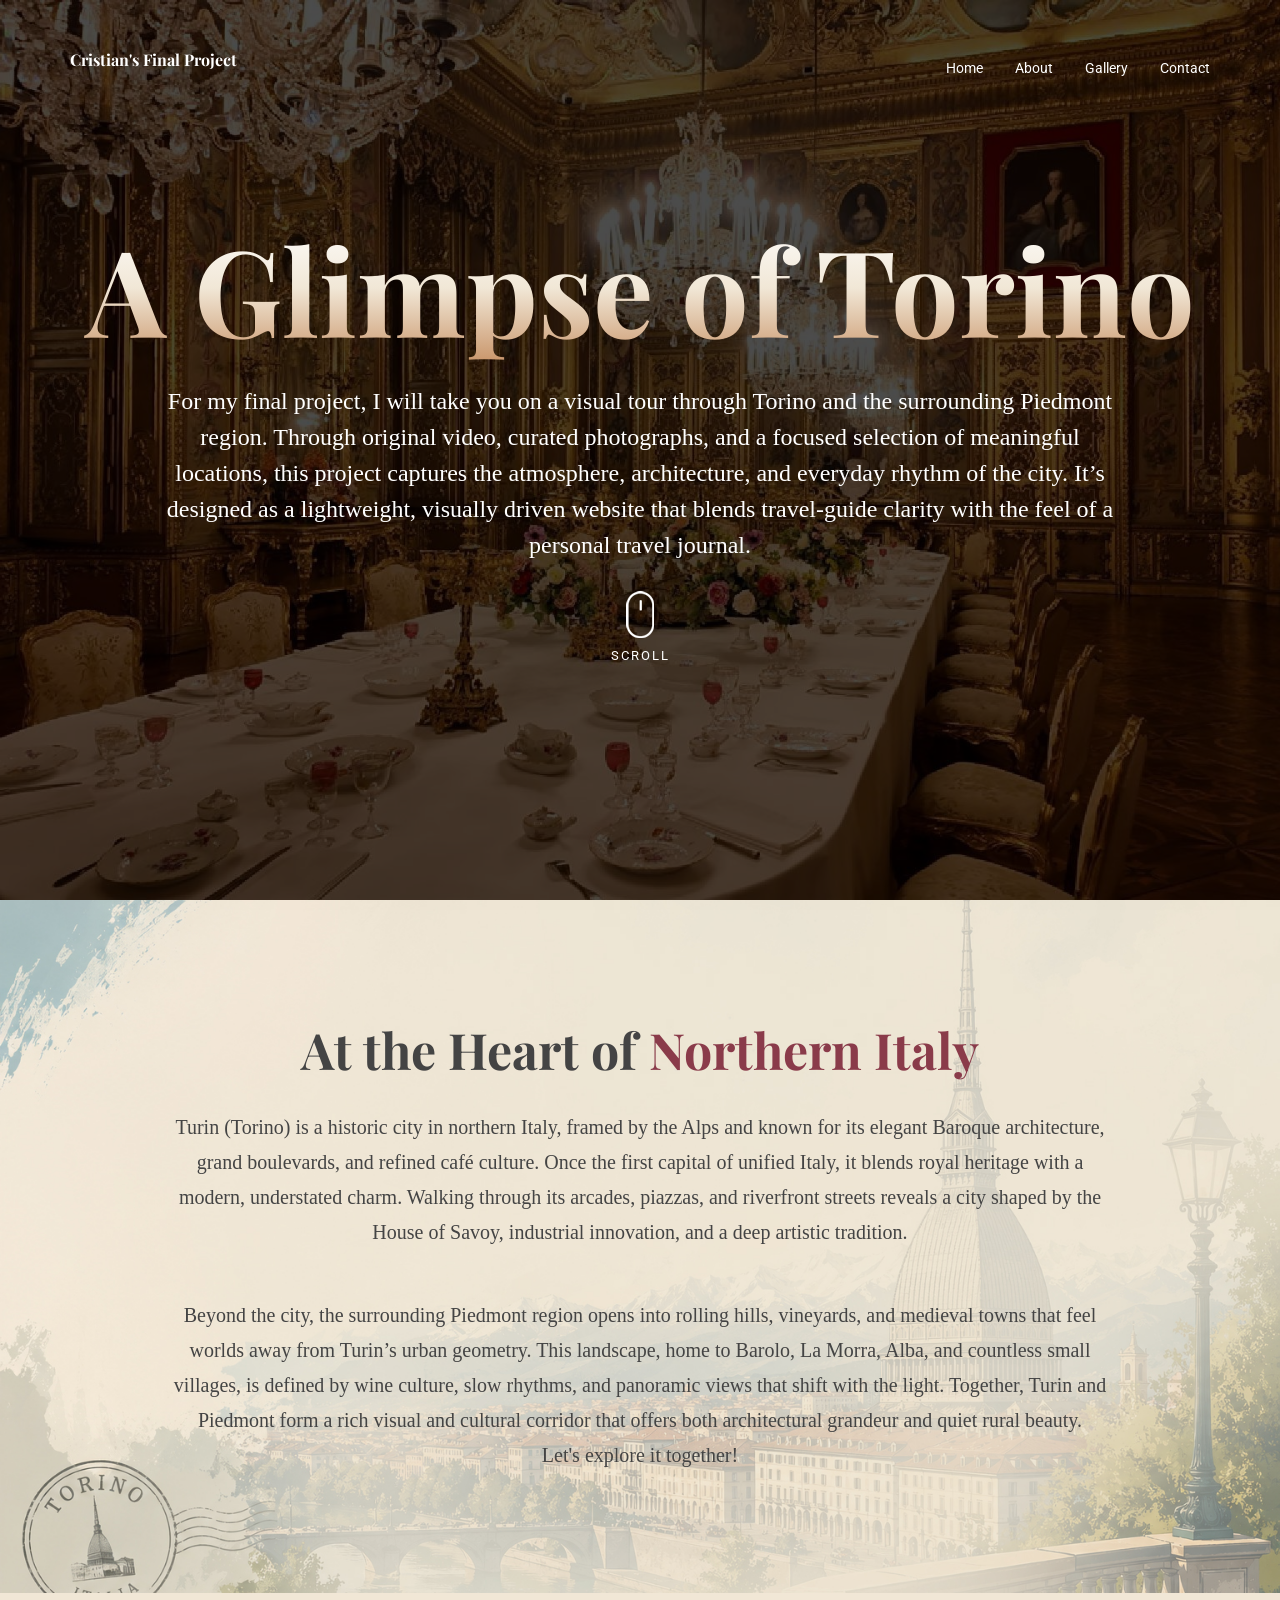
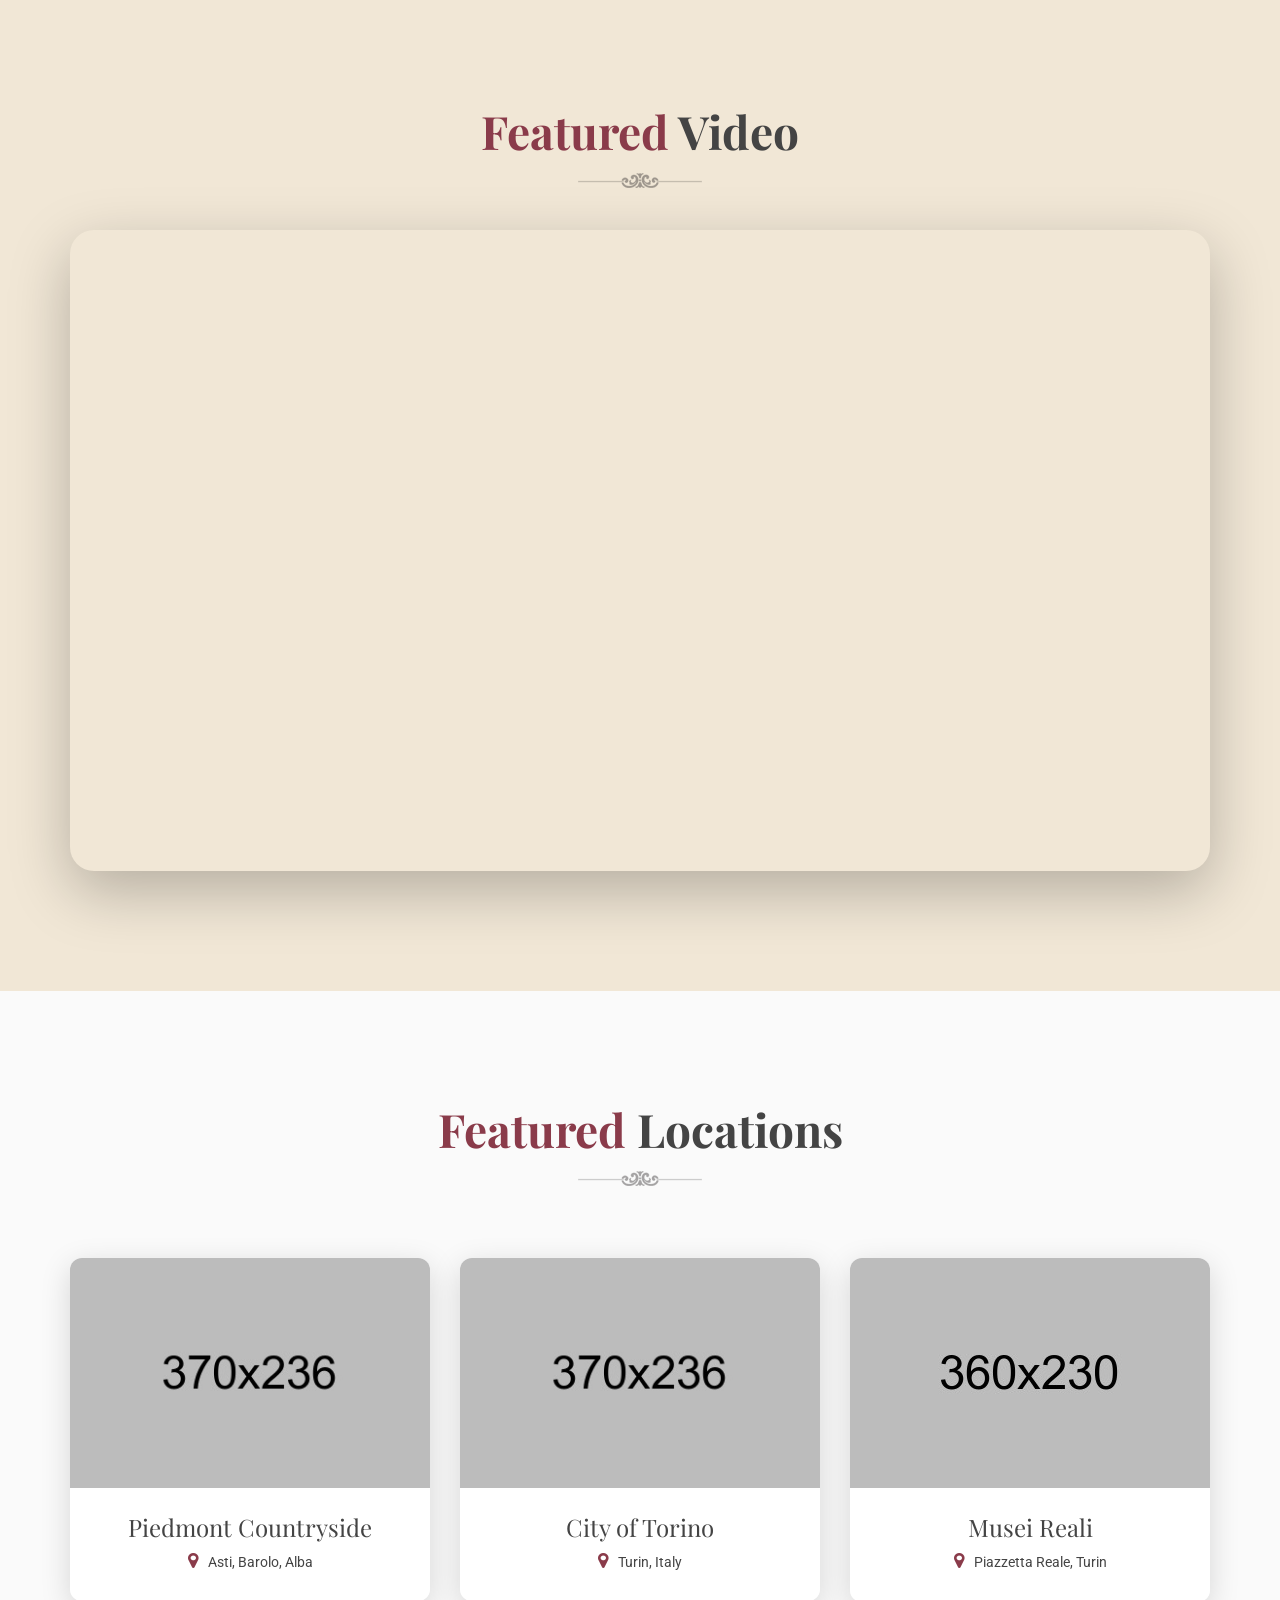
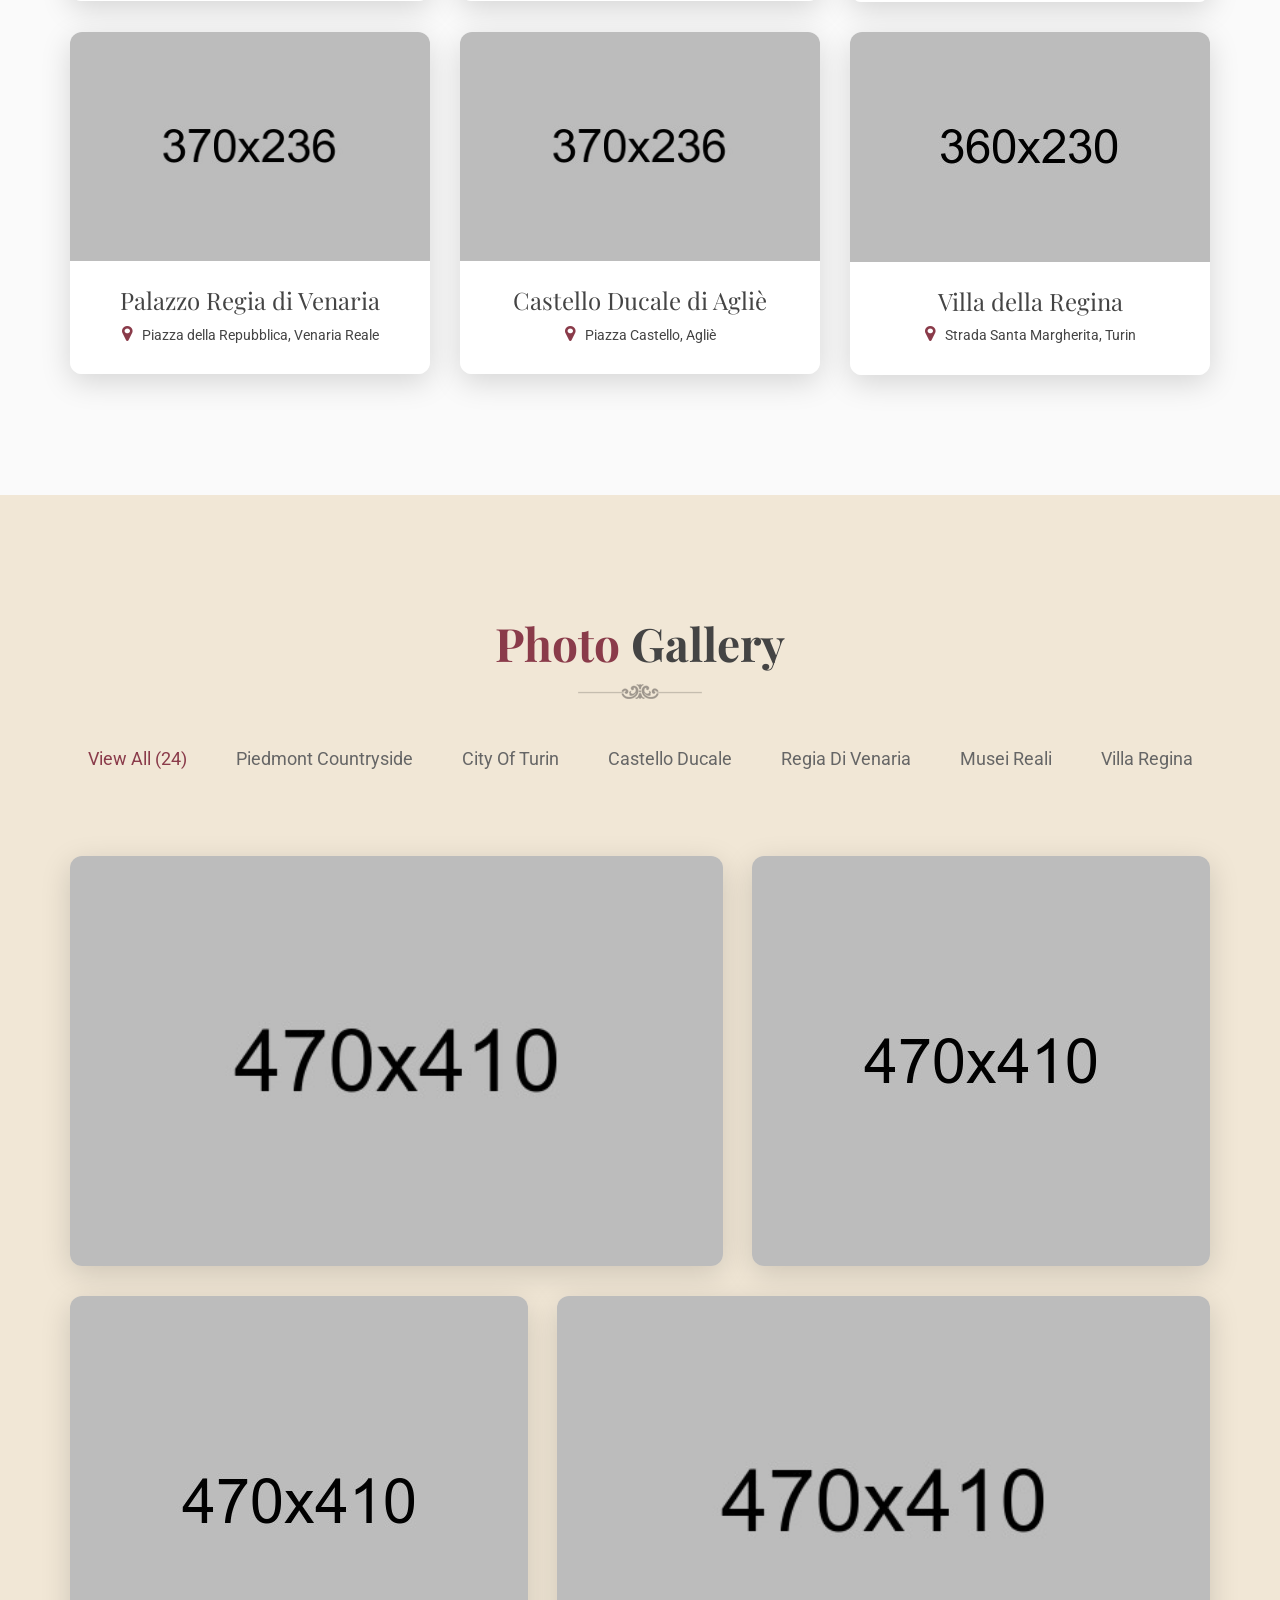
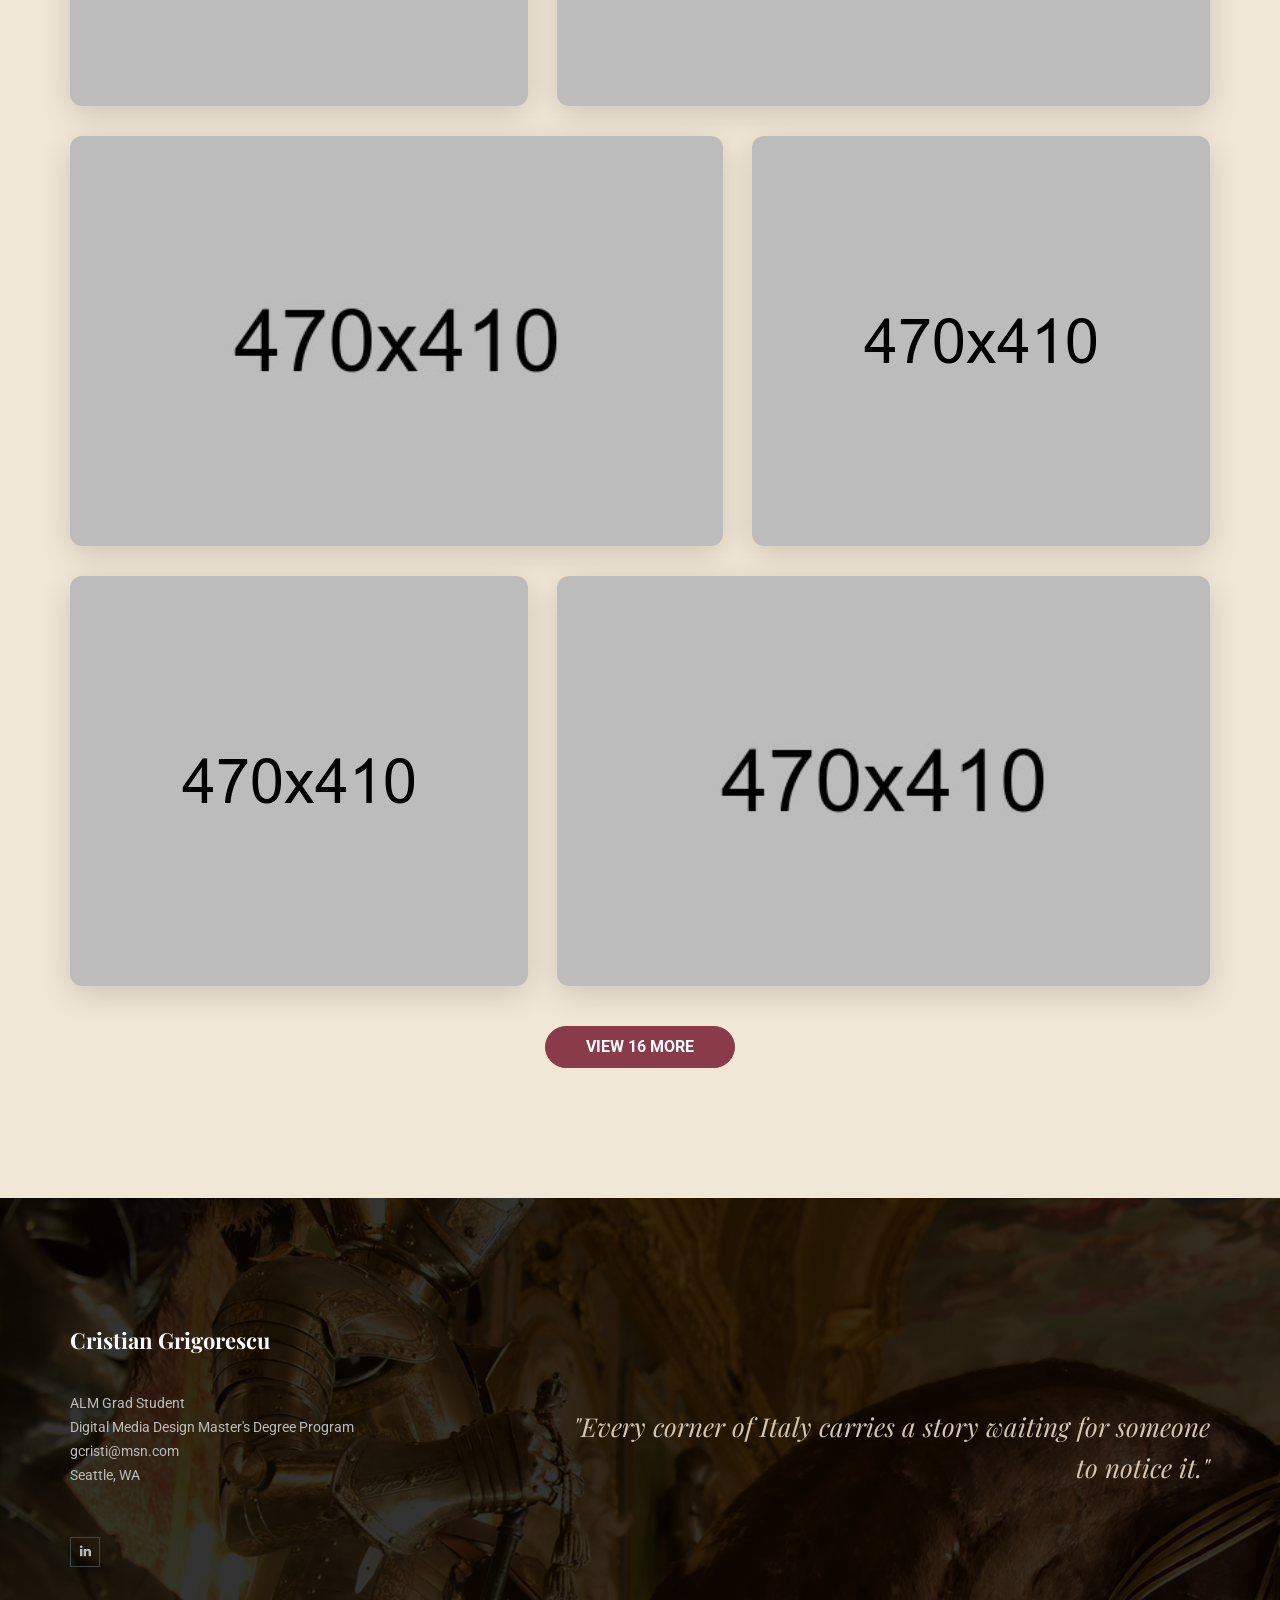
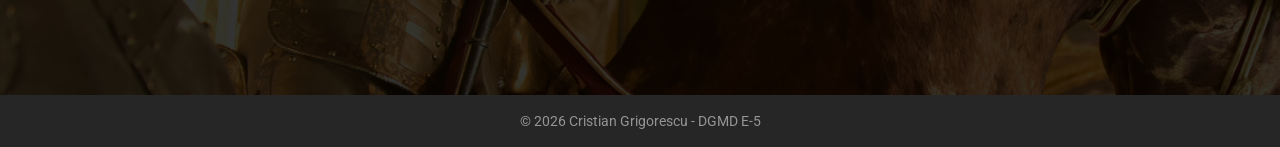
==== index.html @ daee4668 "Initial commit: A Glimpse of Torino — DGMD E-5 final project Co-Authored-By: Claude Sonnet 4.6 <nore" ====
<!doctype html>
<html class="no-js" lang="zxx">

<head>
    <meta charset="utf-8">
    <meta http-equiv="x-ua-compatible" content="ie=edge">
    <title>Cristian Grigorescu Final Project</title>
    <meta name="description" content="">
    <meta name="viewport" content="width=device-width, initial-scale=1">

    <!-- Place favicon.ico in the root directory -->
    <link rel="icon" type="image/svg+xml" href="images/favicon.svg">
    <link rel="apple-touch-icon" href="apple-touch-icon.png">


    <!-- All css files are included here. -->
    <!-- Bootstrap fremwork main css -->
    <link rel="stylesheet" href="css/bootstrap.min.css">
    <link rel="stylesheet" href="css/owl.carousel.min.css">
    <link rel="stylesheet" href="css/owl.theme.default.min.css">
    <link rel="stylesheet" href="css/plugins/jquery.mb.YTPlayer.min.css">
    <!-- This core.css file contents all plugings css file. -->
    <link rel="stylesheet" href="css/core.css">
    <!-- Theme shortcodes/elements style -->
    <link rel="stylesheet" href="css/shortcode/shortcodes.css">
    <!-- Theme main style -->
    <link rel="stylesheet" href="style.css">
    <!-- Responsive css -->
    <link rel="stylesheet" href="css/responsive.css">
    <!-- User style -->
    <link rel="stylesheet" href="css/custom.css">


    <!-- Google Fonts -->
    <link rel="stylesheet" href="https://fonts.googleapis.com/css2?family=Merriweather:ital,wght@0,300;0,400;1,300;1,400&display=swap">

    <!-- Modernizr JS -->
    <script src="js/vendor/modernizr-3.11.2.min.js"></script>
</head>

<body>
    <!--[if lt IE 8]>
        <p class="browserupgrade">You are using an <strong>outdated</strong> browser. Please <a href="http://browsehappy.com/">upgrade your browser</a> to improve your experience.</p>
    <![endif]-->

    <!-- Body main wrapper start -->
    <div class="wrapper">
        <!-- Start Header Style -->
        <header id="header" class="htc-header">
            <!-- Start Mainmenu Area -->
            <div id="sticky-header-with-topbar" class="mainmenu__area d-none d-md-block sticky__header">
                <div class="container">
                    <div class="row">
                        <div class="col-lg-2 col-md-3">
                            <div class="logo">
                                <a href="index.html" style="font-family: 'Playfair Display', serif; font-size: 16px; font-weight: 700; color: #ffffff; text-decoration: none; line-height: 1.2; white-space: nowrap;">Cristian's Final Project</a>
                            </div>
                        </div>
                        <!-- Start MAinmenu Ares -->
                        <div class="col-lg-10 col-md-9">
                            <nav class="mainmenu__nav">
                                <ul class="main__menu">
                                    <li><a href="index.html">Home</a></li>
                                    <li><a href="#about">About</a></li>
                                    <li><a href="#gallery">Gallery</a></li>
                                    <li><a href="#contact">Contact</a></li>
                                </ul>
                            </nav>
                        </div>
                        <!-- End MAinmenu Ares -->
                    </div>
                </div>
            </div>
            <!-- End Mainmenu Area -->
            <!-- Mobile-menu-area start -->
            <div class="mobile-menu-area d-block d-md-none">
                <div class="fluid-container mobile-menu-container">
                    <div class="mobile-logo"><a href="index.html" style="font-family: 'Playfair Display', serif; font-size: 18px; font-weight: 700; color: #ffffff; text-decoration: none;">Cristian's Final Project</a></div>
                    <div class="mobile-menu clearfix">
                        <nav id="mobile_dropdown">
                            <ul>
                                <li><a href="index.html">Home</a></li>
                                <li><a href="#about">About</a></li>
                                <li><a href="#gallery">Gallery</a></li>
                                <li><a href="#contact">Contact</a></li>
                            </ul>
                        </nav>
                    </div>
                </div>
            </div>
            <!-- Mobile-menu-area End -->
        </header>
        <!-- End Header Style -->

        <!-- Start Slider Area -->
        <div class="slider__container">
			<!-- Start Single Slide -->
			<div class="slide slider3__full--screen" data--black__overlay="7">
				<video autoplay muted loop playsinline poster="images/video/Background_Video-Cover.jpg" style="position:absolute; top:0; left:0; width:100%; height:100%; object-fit:cover; z-index:-2;">
					<source src="images/video/Background_Video.mp4" type="video/mp4">
				</video>
				<div class="container">
					<div class="slider__content__3">
						<h1 style="background: linear-gradient(to bottom, #ffffff, #f1e7d6, #c9956a); -webkit-background-clip: text; -webkit-text-fill-color: transparent; background-clip: text;">A Glimpse of Torino</h1>
						<p style="font-family: ‘Merriweather’, serif; font-size: 24px;">For my final project, I will take you on a visual tour through Torino and the surrounding Piedmont region. Through original video, curated photographs, and a focused selection of meaningful locations, this project captures the atmosphere, architecture, and everyday rhythm of the city. It’s designed as a lightweight, visually driven website that blends travel‑guide clarity with the feel of a personal travel journal.</p>
						<span class="scrolldown mt-5" style="display:inline-flex; flex-direction:column; align-items:center; gap:6px;">
								<img src="images/icons/mouse.png" alt="Scroll down">
								<span style="color:#ffffff; font-size:13px; letter-spacing:2px; text-transform:uppercase;">Scroll</span>
							</span>
					</div>
				</div>
			</div>
			<!-- End Single Slide -->
        </div>
        <!-- Start Slider Area -->

        <!-- Start About Area -->
        <section id="about" class="htc__mshistory__area pt--120 pb--120" style="background: url(images/gallery/torino_bg.jpg) no-repeat center center / cover;">
            <div class="container">
                <div class="row">
					<div class="col-lg-10 col-12 mx-auto">
						<div class="about-content-3 text-center">
							<h2 class="title">At the Heart of<span> Northern Italy </span></h2>
                          
							<p style="font-family: ‘Merriweather’, serif; font-size: 20px;">Turin (Torino) is a historic city in northern Italy, framed by the Alps and known for its elegant Baroque architecture, grand boulevards, and refined café culture. Once the first capital of unified Italy, it blends royal heritage with a modern, understated charm. Walking through its arcades, piazzas, and riverfront streets reveals a city shaped by the House of Savoy, industrial innovation, and a deep artistic tradition.</p>
                            <br><br>
                            <p style="font-family: ‘Merriweather’, serif; font-size: 20px;">Beyond the city, the surrounding Piedmont region opens into rolling hills, vineyards, and medieval towns that feel worlds away from Turin’s urban geometry. This landscape, home to Barolo, La Morra, Alba, and countless small villages, is defined by wine culture, slow rhythms, and panoramic views that shift with the light. Together, Turin and Piedmont form a rich visual and cultural corridor that offers both architectural grandeur and quiet rural beauty. <br>Let's explore it together!</p>
						</div>
					</div>
                </div>
            </div>
        </section>
        <!-- End About Area -->

        <!-- Start Featured Video Area -->
        <section class="ptb--120" style="background-color: #f1e7d6;">
            <div class="container">
                <div class="section__title text-center">
                    <h2 class="title__line"><span class="text--theme">Featured</span> Video</h2>
                </div>
                <div class="row mt--40">
                    <div class="col-12">
                        <div style="position:relative; padding-bottom:56.25%; height:0; overflow:hidden; border-radius:24px; box-shadow: 0 20px 60px rgba(0,0,0,0.25);">
                            <iframe src="https://www.youtube.com/embed/30nZwj2RG7A" style="position:absolute; top:0; left:0; width:100%; height:100%;" frameborder="0" allow="accelerometer; autoplay; clipboard-write; encrypted-media; gyroscope; picture-in-picture" allowfullscreen></iframe>
                        </div>
                    </div>
                </div>
            </div>
        </section>
        <!-- End Featured Video Area -->

        <!-- Start Gallery Area -->
        <section class="htc__venue ptb--120 bg__gray">
            <div class="container">
				<div class="section__title text-center">
					<h2 class="title__line"><span class="text--theme">Featured</span> Locations</h2>
				</div>
                <div class="row mt--40 mt-sm--30">

                    <!-- Start Single Venue -->
                    <div class="col-lg-4 col-md-6 col-12 mt--30">
                        <div class="venue-2">
                            <a href="#" class="thumbnail">
                                <img src="images/venue/3.jpg" alt="Piedmont Countryside">
                            </a>
                            <div class="content text-center">
                                <h2 class="title"><a href="#">Piedmont Countryside</a></h2>
								<span class="place"><i class="fa fa-map-marker"></i>Asti, Barolo, Alba</span>
                            </div>
                        </div>
                    </div>
                    <!-- End Single Venue -->

                    <!-- Start Single Venue -->
                    <div class="col-lg-4 col-md-6 col-12 mt--30">
                        <div class="venue-2">
                            <a href="#" class="thumbnail">
                                <img src="images/venue/4.jpg" alt="City of Torino">
                            </a>
                            <div class="content text-center">
                                <h2 class="title"><a href="#">City of Torino</a></h2>
								<span class="place"><i class="fa fa-map-marker"></i>Turin, Italy</span>
                            </div>
                        </div>
                    </div>
                    <!-- End Single Venue -->

                    <!-- Start Single Venue -->
                    <div class="col-lg-4 col-md-6 col-12 mt--30">
                        <div class="venue-2">
                            <a href="#" class="thumbnail">
                                <img src="images/venue/5.jpg" alt="Musei Reali">
                            </a>
                            <div class="content text-center">
                                <h2 class="title"><a href="#">Musei Reali</a></h2>
								<span class="place"><i class="fa fa-map-marker"></i>Piazzetta Reale, Turin</span>
                            </div>
                        </div>
                    </div>
                    <!-- End Single Venue -->

                    <!-- Start Single Venue -->
                    <div class="col-lg-4 col-md-6 col-12 mt--30">
                        <div class="venue-2">
                            <a href="#" class="thumbnail">
                                <img src="images/venue/3.jpg" alt="Palazzo Regia di Venaria">
                            </a>
                            <div class="content text-center">
                                <h2 class="title"><a href="#">Palazzo Regia di Venaria</a></h2>
								<span class="place"><i class="fa fa-map-marker"></i>Piazza della Repubblica, Venaria Reale</span>
                            </div>
                        </div>
                    </div>
                    <!-- End Single Venue -->

                    <!-- Start Single Venue -->
                    <div class="col-lg-4 col-md-6 col-12 mt--30">
                        <div class="venue-2">
                            <a href="#" class="thumbnail">
                                <img src="images/venue/4.jpg" alt="Castello Ducale di Agliè">
                            </a>
                            <div class="content text-center">
                                <h2 class="title"><a href="#">Castello Ducale di Agliè</a></h2>
								<span class="place"><i class="fa fa-map-marker"></i>Piazza Castello, Agliè</span>
                            </div>
                        </div>
                    </div>
                    <!-- End Single Venue -->

                    <!-- Start Single Venue -->
                    <div class="col-lg-4 col-md-6 col-12 mt--30">
                        <div class="venue-2">
                            <a href="#" class="thumbnail">
                                <img src="images/venue/5.jpg" alt="Villa della Regina">
                            </a>
                            <div class="content text-center">
                                <h2 class="title"><a href="#">Villa della Regina</a></h2>
								<span class="place"><i class="fa fa-map-marker"></i>Strada Santa Margherita, Turin</span>
                            </div>
                        </div>
                    </div>
                    <!-- End Single Venue -->

                </div>
            </div>
        </section>
        <!-- End Gallery Area -->

        <!-- Start Photos Area -->
        <section id="gallery" class="htc__portfolio__container portfolio--3 ptb--130" style="background-color: #f1e7d6;">
            <div class="portfolio__area">
                <div class="container">
                    <div class="section__title text-center">
                        <h2 class="title__line"><span class="text--theme">Photo</span> Gallery</h2>
                    </div>
                    <div class="portfolio__menu text-center mt--30">
                        <button data-filter="*" class="is-checked">View All</button>
                        <button data-filter=".cat--1">Piedmont Countryside</button>
                        <button data-filter=".cat--3">City of Turin</button>
                        <button data-filter=".cat--2">Castello Ducale</button>
                        <button data-filter=".cat--4">Regia di Venaria</button>
                        <button data-filter=".cat--6">Musei Reali</button>
                        <button data-filter=".cat--7">Villa Regina</button>
                    </div>
                    <div class="row portfolio__wrap portfolio__activation--1 mt--40">
                        <div class="">
                            <div class="col-md-7 col-12 pro__item cat--1" data-seq="1">
                                <div class="portfolio">
                                    <img src="images/gallery/Piedmont Countryside/Piedmont_Countryside_1.jpg" alt="Piedmont Countryside">
                                    <div class="portfolio__hover">
                                        <div class="portfolio__action">
                                            <h2><a href="images/gallery/Piedmont Countryside/Piedmont_Countryside_1.jpg" data-lightbox="tfportimg" data-title="Piedmont Countryside">Piedmont Countryside</a></h2>
                                        </div>
                                    </div>
                                </div>
                            </div>
                            <div class="col-md-5 col-12 pro__item cat--3" data-seq="2">
                                <div class="portfolio">
                                    <img src="images/gallery/City of Turin/City_of_Turin_1.jpg" alt="City of Turin">
                                    <div class="portfolio__hover">
                                        <div class="portfolio__action">
                                            <h2><a href="images/gallery/City of Turin/City_of_Turin_1.jpg" data-lightbox="tfportimg" data-title="City of Turin">City of Turin</a></h2>
                                        </div>
                                    </div>
                                </div>
                            </div>
                            <div class="col-md-5 col-12 pro__item cat--2" data-seq="3">
                                <div class="portfolio">
                                    <img src="images/gallery/Castello Ducale/Castello_Ducale_1.jpg" alt="Castello Ducale">
                                    <div class="portfolio__hover">
                                        <div class="portfolio__action">
                                            <h2><a href="images/gallery/Castello Ducale/Castello_Ducale_1.jpg" data-lightbox="tfportimg" data-title="Castello Ducale">Castello Ducale</a></h2>
                                        </div>
                                    </div>
                                </div>
                            </div>
                            <div class="col-md-7 col-12 pro__item cat--4" data-seq="4">
                                <div class="portfolio">
                                    <img src="images/gallery/Regia di Venaria/Regia_di_Venaria_1.jpg" alt="Regia di Venaria">
                                    <div class="portfolio__hover">
                                        <div class="portfolio__action">
                                            <h2><a href="images/gallery/Regia di Venaria/Regia_di_Venaria_1.jpg" data-lightbox="tfportimg" data-title="Regia di Venaria">Regia di Venaria</a></h2>
                                        </div>
                                    </div>
                                </div>
                            </div>
                            <div class="col-md-7 col-12 pro__item cat--6" data-seq="5">
                                <div class="portfolio">
                                    <img src="images/gallery/Musei Reali/Musei_Reali_1.jpg" alt="Musei Reali">
                                    <div class="portfolio__hover">
                                        <div class="portfolio__action">
                                            <h2><a href="images/gallery/Musei Reali/Musei_Reali_1.jpg" data-lightbox="tfportimg" data-title="Musei Reali">Musei Reali</a></h2>
                                        </div>
                                    </div>
                                </div>
                            </div>
                            <div class="col-md-5 col-12 pro__item cat--7" data-seq="6">
                                <div class="portfolio">
                                    <img src="images/gallery/Villa Della Regina/Villa_Della_Regina_1.jpg" alt="Villa Della Regina">
                                    <div class="portfolio__hover">
                                        <div class="portfolio__action">
                                            <h2><a href="images/gallery/Villa Della Regina/Villa_Della_Regina_1.jpg" data-lightbox="tfportimg" data-title="Villa Della Regina">Villa Della Regina</a></h2>
                                        </div>
                                    </div>
                                </div>
                            </div>
                            <div class="col-md-5 col-12 pro__item cat--1" data-seq="7">
                                <div class="portfolio">
                                    <img src="images/gallery/Piedmont Countryside/Piedmont_Countryside_2.jpg" alt="Piedmont Countryside">
                                    <div class="portfolio__hover">
                                        <div class="portfolio__action">
                                            <h2><a href="images/gallery/Piedmont Countryside/Piedmont_Countryside_2.jpg" data-lightbox="tfportimg" data-title="Piedmont Countryside">Piedmont Countryside</a></h2>
                                        </div>
                                    </div>
                                </div>
                            </div>
                            <div class="col-md-7 col-12 pro__item cat--3" data-seq="8">
                                <div class="portfolio">
                                    <img src="images/gallery/City of Turin/City_of_Turin_2.jpg" alt="City of Turin">
                                    <div class="portfolio__hover">
                                        <div class="portfolio__action">
                                            <h2><a href="images/gallery/City of Turin/City_of_Turin_2.jpg" data-lightbox="tfportimg" data-title="City of Turin">City of Turin</a></h2>
                                        </div>
                                    </div>
                                </div>
                            </div>
                            <div class="col-md-7 col-12 pro__item cat--2" data-seq="9">
                                <div class="portfolio">
                                    <img src="images/gallery/Castello Ducale/Castello_Ducale_2.jpg" alt="Castello Ducale">
                                    <div class="portfolio__hover">
                                        <div class="portfolio__action">
                                            <h2><a href="images/gallery/Castello Ducale/Castello_Ducale_2.jpg" data-lightbox="tfportimg" data-title="Castello Ducale">Castello Ducale</a></h2>
                                        </div>
                                    </div>
                                </div>
                            </div>
                            <div class="col-md-5 col-12 pro__item cat--4" data-seq="10">
                                <div class="portfolio">
                                    <img src="images/gallery/Regia di Venaria/Regia_di_Venaria_2.jpg" alt="Regia di Venaria">
                                    <div class="portfolio__hover">
                                        <div class="portfolio__action">
                                            <h2><a href="images/gallery/Regia di Venaria/Regia_di_Venaria_2.jpg" data-lightbox="tfportimg" data-title="Regia di Venaria">Regia di Venaria</a></h2>
                                        </div>
                                    </div>
                                </div>
                            </div>
                            <div class="col-md-7 col-12 pro__item cat--7" data-seq="11">
                                <div class="portfolio">
                                    <img src="images/gallery/Villa Della Regina/Villa_Della_Regina_2.jpg" alt="Villa Della Regina">
                                    <div class="portfolio__hover">
                                        <div class="portfolio__action">
                                            <h2><a href="images/gallery/Villa Della Regina/Villa_Della_Regina_2.jpg" data-lightbox="tfportimg" data-title="Villa Della Regina">Villa Della Regina</a></h2>
                                        </div>
                                    </div>
                                </div>
                            </div>
                            <div class="col-md-5 col-12 pro__item cat--6" data-seq="12">
                                <div class="portfolio">
                                    <img src="images/gallery/Musei Reali/Musei_Reali_2.jpg" alt="Musei Reali">
                                    <div class="portfolio__hover">
                                        <div class="portfolio__action">
                                            <h2><a href="images/gallery/Musei Reali/Musei_Reali_2.jpg" data-lightbox="tfportimg" data-title="Musei Reali">Musei Reali</a></h2>
                                        </div>
                                    </div>
                                </div>
                            </div>
                            <div class="col-md-7 col-12 pro__item cat--1" data-seq="13">
                                <div class="portfolio">
                                    <img src="images/gallery/Piedmont Countryside/Piedmont_Countryside_3.jpg" alt="Piedmont Countryside">
                                    <div class="portfolio__hover">
                                        <div class="portfolio__action">
                                            <h2><a href="images/gallery/Piedmont Countryside/Piedmont_Countryside_3.jpg" data-lightbox="tfportimg" data-title="Piedmont Countryside">Piedmont Countryside</a></h2>
                                        </div>
                                    </div>
                                </div>
                            </div>
                            <div class="col-md-5 col-12 pro__item cat--2" data-seq="14">
                                <div class="portfolio">
                                    <img src="images/gallery/Castello Ducale/Castello_Ducale_3.jpg" alt="Castello Ducale">
                                    <div class="portfolio__hover">
                                        <div class="portfolio__action">
                                            <h2><a href="images/gallery/Castello Ducale/Castello_Ducale_3.jpg" data-lightbox="tfportimg" data-title="Castello Ducale">Castello Ducale</a></h2>
                                        </div>
                                    </div>
                                </div>
                            </div>
                            <div class="col-md-5 col-12 pro__item cat--3" data-seq="15">
                                <div class="portfolio">
                                    <img src="images/gallery/City of Turin/City_of_Turin_3.jpg" alt="City of Turin">
                                    <div class="portfolio__hover">
                                        <div class="portfolio__action">
                                            <h2><a href="images/gallery/City of Turin/City_of_Turin_3.jpg" data-lightbox="tfportimg" data-title="City of Turin">City of Turin</a></h2>
                                        </div>
                                    </div>
                                </div>
                            </div>
                            <div class="col-md-7 col-12 pro__item cat--4" data-seq="16">
                                <div class="portfolio">
                                    <img src="images/gallery/Regia di Venaria/Regia_di_Venaria_3.jpg" alt="Regia di Venaria">
                                    <div class="portfolio__hover">
                                        <div class="portfolio__action">
                                            <h2><a href="images/gallery/Regia di Venaria/Regia_di_Venaria_3.jpg" data-lightbox="tfportimg" data-title="Regia di Venaria">Regia di Venaria</a></h2>
                                        </div>
                                    </div>
                                </div>
                            </div>
                            <div class="col-md-5 col-12 pro__item cat--6" data-seq="17">
                                <div class="portfolio">
                                    <img src="images/gallery/Musei Reali/Musei_Reali_3.jpg" alt="Musei Reali">
                                    <div class="portfolio__hover">
                                        <div class="portfolio__action">
                                            <h2><a href="images/gallery/Musei Reali/Musei_Reali_3.jpg" data-lightbox="tfportimg" data-title="Musei Reali">Musei Reali</a></h2>
                                        </div>
                                    </div>
                                </div>
                            </div>
                            <div class="col-md-5 col-12 pro__item cat--7" data-seq="18">
                                <div class="portfolio">
                                    <img src="images/gallery/Villa Della Regina/Villa_Della_Regina_3.jpg" alt="Villa Della Regina">
                                    <div class="portfolio__hover">
                                        <div class="portfolio__action">
                                            <h2><a href="images/gallery/Villa Della Regina/Villa_Della_Regina_3.jpg" data-lightbox="tfportimg" data-title="Villa Della Regina">Villa Della Regina</a></h2>
                                        </div>
                                    </div>
                                </div>
                            </div>
                            <div class="col-md-5 col-12 pro__item cat--1" data-seq="19">
                                <div class="portfolio">
                                    <img src="images/gallery/Piedmont Countryside/Piedmont_Countryside_4.jpg" alt="Piedmont Countryside">
                                    <div class="portfolio__hover">
                                        <div class="portfolio__action">
                                            <h2><a href="images/gallery/Piedmont Countryside/Piedmont_Countryside_4.jpg" data-lightbox="tfportimg" data-title="Piedmont Countryside">Piedmont Countryside</a></h2>
                                        </div>
                                    </div>
                                </div>
                            </div>
                            <div class="col-md-7 col-12 pro__item cat--3" data-seq="20">
                                <div class="portfolio">
                                    <img src="images/gallery/City of Turin/City_of_Turin_4.jpg" alt="City of Turin">
                                    <div class="portfolio__hover">
                                        <div class="portfolio__action">
                                            <h2><a href="images/gallery/City of Turin/City_of_Turin_4.jpg" data-lightbox="tfportimg" data-title="City of Turin">City of Turin</a></h2>
                                        </div>
                                    </div>
                                </div>
                            </div>
                            <div class="col-md-7 col-12 pro__item cat--2" data-seq="21">
                                <div class="portfolio">
                                    <img src="images/gallery/Castello Ducale/Castello_Ducale_4.jpg" alt="Castello Ducale">
                                    <div class="portfolio__hover">
                                        <div class="portfolio__action">
                                            <h2><a href="images/gallery/Castello Ducale/Castello_Ducale_4.jpg" data-lightbox="tfportimg" data-title="Castello Ducale">Castello Ducale</a></h2>
                                        </div>
                                    </div>
                                </div>
                            </div>
                            <div class="col-md-5 col-12 pro__item cat--4" data-seq="22">
                                <div class="portfolio">
                                    <img src="images/gallery/Regia di Venaria/Regia_di_Venaria_4.jpg" alt="Regia di Venaria">
                                    <div class="portfolio__hover">
                                        <div class="portfolio__action">
                                            <h2><a href="images/gallery/Regia di Venaria/Regia_di_Venaria_4.jpg" data-lightbox="tfportimg" data-title="Regia di Venaria">Regia di Venaria</a></h2>
                                        </div>
                                    </div>
                                </div>
                            </div>
                            <div class="col-md-7 col-12 pro__item cat--7" data-seq="23">
                                <div class="portfolio">
                                    <img src="images/gallery/Villa Della Regina/Villa_Della_Regina_4.jpg" alt="Villa Della Regina">
                                    <div class="portfolio__hover">
                                        <div class="portfolio__action">
                                            <h2><a href="images/gallery/Villa Della Regina/Villa_Della_Regina_4.jpg" data-lightbox="tfportimg" data-title="Villa Della Regina">Villa Della Regina</a></h2>
                                        </div>
                                    </div>
                                </div>
                            </div>
                            <div class="col-md-7 col-12 pro__item cat--6" data-seq="24">
                                <div class="portfolio">
                                    <img src="images/gallery/Musei Reali/Musei_Reali_4.jpg" alt="Musei Reali">
                                    <div class="portfolio__hover">
                                        <div class="portfolio__action">
                                            <h2><a href="images/gallery/Musei Reali/Musei_Reali_4.jpg" data-lightbox="tfportimg" data-title="Musei Reali">Musei Reali</a></h2>
                                        </div>
                                    </div>
                                </div>
                            </div>
                        </div>
                    </div>
                    <div id="gallery-view-more" class="text-center mt--40" style="display:none;">
                        <a href="#" class="htc__btn btn__theme">View More</a>
                    </div>
                </div>
            </div>
        </section>
        <!-- End Photos Area -->

        


        <!-- Start Footer Area -->
        <footer id="contact" class="htc__footer__area">
            <!-- Start Footer Top Area -->
            <div class="footer__top" data--black__overlay="8"
                style="background: rgba(0, 0, 0, 0) url(images/bg/3.jpg) no-repeat scroll 0 0 / cover ;">
                <div class="container">
                    <div class="row footer__wrap">
                        <!-- Left column: bio -->
                        <div class="col-lg-5 col-md-6 col-12">
                            <div class="footer">
                                <div class="ft__logo">
                                    <a href="index.html" style="font-family: 'Playfair Display', serif; font-size: 22px; font-weight: 700; color: #ffffff; text-decoration: none;">Cristian Grigorescu</a>
                                </div>
                                <div class="ft__deatails">
                                    <p>ALM Grad Student<br>Digital Media Design Master's Degree Program<br>gcristi@msn.com<br>Seattle, WA</p>
                                </div>
                                <ul class="social__icon">
                                    <li><a href="https://www.linkedin.com/in/cristiangrigorescu/" target="_blank"><i class="fa fa-linkedin"></i></a></li>
                                </ul>
                            </div>
                        </div>
                        <!-- Right column: quote -->
                        <div class="col-lg-7 col-md-6 col-12 d-flex align-items-center justify-content-end">
                            <p style="font-family: 'Playfair Display', serif; font-style: italic; font-size: 26px; color: #d4c5b0; line-height: 1.6; text-align: right; margin: 0;">"Every corner of Italy carries a story waiting for someone to notice it."</p>
                        </div>
                    </div>
                </div>
            </div>
            <!-- End Footer Top Area -->
            <!-- Start Footer Bottom -->
            <div class="footer__bottom bg__cat--1">
                <div class="container">
                    <div class="row">
                        <div class="col-12">
                            <div class="copyright">
                                <div class="copyright__inner">
                                    <p>© 2026  Cristian Grigorescu - DGMD E-5</a></p>
                                </div>
                            </div>
                        </div>
                    </div>
                </div>
            </div>
            <!-- End Footer Bottom -->
        </footer>
        <!-- End Footer Area -->

    </div>
    <!-- Body main wrapper end -->

    <!-- Placed js at the end of the document so the pages load faster -->

    <!-- jquery latest version -->
    <script src="js/vendor/jquery-3.6.0.min.js"></script>
    <script src="js/vendor/jquery-migrate-3.3.2.min.js"></script>
    <script src="js/vendor/jquery.waypoints.js"></script>
    <!-- Bootstrap framework js -->
    <script src="js/bootstrap.bundle.min.js"></script>
    <!-- All js plugins included in this file. -->
    <script src="js/plugins.js"></script>
    <script src="js/slick.min.js"></script>
    <script src="js/owl.carousel.min.js"></script>
    <!-- Waypoints.min.js. -->
    <script src="js/waypoints.min.js"></script>
    <!-- Main js file that contents all jQuery plugins activation. -->
    <script src="js/main.js"></script>

    <script>
    lightbox.option({
        maxWidth: 1920,
        maxHeight: 1080,
        fitImagesInViewport: true
    });
    </script>

    <script>
    (function() {
        var sections = [
            { id: 'about',   link: document.querySelector('.main__menu a[href="#about"]') },
            { id: 'gallery', link: document.querySelector('.main__menu a[href="#gallery"]') },
            { id: 'contact', link: document.querySelector('.main__menu a[href="#contact"]') }
        ].map(function(s) {
            s.el = document.getElementById(s.id);
            return s;
        });

        function onScroll() {
            var mid = window.innerHeight / 2;
            sections.forEach(function(s) {
                if (!s.el || !s.link) return;
                var rect = s.el.getBoundingClientRect();
                s.link.classList.toggle('active', rect.top <= mid && rect.bottom >= mid);
            });
        }

        window.addEventListener('scroll', onScroll, { passive: true });
    })();
    </script>

</body>

</html>
---- css/core.css ----
/*------------------------------------------------------------------------------
  Template Name: Pharaoh  Historical HTML Template.
  Template URI: #
  Description: Pharaoh is a unique website template designed in HTML with a simple & beautiful look. There is an excellent solution for creating clean, wonderful and trending material design corporate, corporate any other purposes websites.
  Author: DevItems
  Version: 2.0

-------------------------------------------------------------------------------*/

	@import url("font-awesome.css");
	@import url("plugins/animate.css");
	@import url("plugins/animate-slider.css");
	@import url("shortcode/default.css");
	@import url("plugins/jquery-ui.css");
	@import url("plugins/slick.css");
	@import url("plugins/meanmenu.css");
	@import url("plugins/lightbox.css");
	@import url("plugins/magnific-popup.css");
	@import url('https://fonts.googleapis.com/css?family=Playfair+Display:400,700,900,900i|Roboto:400,500,700');
---- css/shortcode/shortcodes.css ----
/*-----------------------------------------------------------------------------------

  Template Name: Pharaoh  Historical HTML Template.
  Template URI: #
  Description: Pharaoh is a unique website template designed in HTML with a simple & beautiful look. There is an excellent solution for creating clean, wonderful and trending material design corporate, corporate any other purposes websites.
  Author: DevItems
  Version: 1.0
-------------------------------------------------------------------------------------*/

@import url("header.css");
@import url("slider.css");
@import url("footer.css");
---- style.css ----
/*-----------------------------------------------------------------------------------
  Template Name: Pharaoh  Historical HTML Template.
  Template URI: #
  Description: Pharaoh is a unique website template designed in HTML with a simple & beautiful look. There is an excellent solution for creating clean, wonderful and trending material design corporate, corporate any other purposes websites.
  Author: DevItems
  Version: 1.0


-----------------------------------------------------------------------------------
  
  CSS INDEX
  ===================

  01. Google fonts
  02. Scroll To Top
  03. About Area
  04. Section Title
  05. Our Venue Area
  06. Our Portfolio Area
  07. Our Upcoming Area
  08. Our Blog Area
  09. Our Testimonial Area
  10. Our Museum History Area
  11. Our Funfact Area
  12. Our Bradcaump Area
  13. Our Brand Area
  14. Our Event Grid Area
  15. Our Event List Area
  16. Our Blog Details Area
  17. Our Event Details Area
  18. Our Blog List Area
  19. Our Contact Area

-----------------------------------------------------------------------------------*/


/*----------------------------------------*/
/*  1. Google fonts
/*----------------------------------------*/

/*
    font-family: 'Roboto', sans-serif;

    font-family: 'Playfair Display', serif;

*/



@media (min-width: 576px){
    .container {
        max-width: 540px;
    }
}
@media (min-width: 768px){
    .container {
        max-width: 750px;
    }
}
@media (min-width: 992px){
    .container {
        max-width: 970px;
    }
}
@media (min-width: 1200px){
    .container {
        max-width: 1170px;
    }
}

.container, .container-fluid, .container-lg, .container-md, .container-sm, .container-xl, .container-xxl {
    padding-right: calc(var(--bs-gutter-x) * .625);
    padding-left: calc(var(--bs-gutter-x) * .625);
}

.row {
    margin-right: calc(-.625 * var(--bs-gutter-x));
    margin-left: calc(-.625 * var(--bs-gutter-x));
}

.row>* {
    padding-right: calc(var(--bs-gutter-x) * .625);
    padding-left: calc(var(--bs-gutter-x) * .625);
}

.owl-carousel .owl-dots.disabled, .owl-carousel .owl-nav.disabled {
	display: none !important;
}


/*---------------------------------------
  02. Scroll To Top
----------------------------------------*/
 #scrollUp {
  border-radius: 2px;
  bottom: 80px;
  box-shadow: 0 0 10px rgba(0, 0, 0, 0.05);
  color: #fff;
  font-size: 28px;
  height: 45px;
  line-height: 45px;
  position: fixed;
  right: 15px;
  text-align: center;
  transition: all 0.3s ease 0s;
  width: 45px;
  z-index: 200;
  bottom: 15px;
}
#scrollUp:hover {
}

@-webkit-keyframes scroll-ani-to-top {
  0% {
    opacity: 0;
    bottom: 0;
  }
  50% {
    opacity: 1;
    bottom: 50%;
  }
  100% {
    opacity: 0;
    bottom: 75%;
  }
}
@-moz-keyframes scroll-ani-to-top {
  0% {
    opacity: 0;
    bottom: 0;
  }
  50% {
    opacity: 1;
    bottom: 50%;
  }
  100% {
    opacity: 0;
    bottom: 75%;
  }
}
@keyframes scroll-ani-to-top {
  0% {
    opacity: 0;
    bottom: 0;
  }
  50% {
    opacity: 1;
    bottom: 50%;
  }
  100% {
    opacity: 0;
    bottom: 75%;
  }
}
#scrollUp:hover i {
  animation: 800ms linear 0s normal none infinite running scroll-ani-to-top;
  height: 100%;
  left: 0;
  margin-bottom: -25px;
  position: absolute;
  width: 100%;
  bottom: 0;
}
#scrollUp i {
  color: #fff;
}
 #scrollUp {
  background: #8A3B4A none repeat scroll 0 0;
}
 
/*---------------------------------------
  End Scroll To Top
----------------------------------------*/

/*---------------------------------------
  03. About Area
----------------------------------------*/
.htc__about__area {
    padding-bottom: 30px;
    padding-top: 63px;
    position: relative;
}
.htc__about__content {
    position: absolute;
    right: 140px;
    top: 180px;
    width: 39%;
}
.htc__about__inner h4 {
    color: #444444;
    font-family: Roboto;
    font-size: 24px;
    font-weight: 400;
    line-height: 80px;
    position: relative;
    text-transform: uppercase;
}
.htc__about__inner h4::before {
    background: #8A3B4A none repeat scroll 0 0;
    content: "";
    height: 3px;
    left: 0;
    position: absolute;
    top: 0;
    width: 120px;
}
.htc__about__text {
    margin-top: 8px;
}
.about__details p {
    color: #666666;
    font-size: 16px;
    line-height: 26px;
    margin-top: 26px;
}
.about__btn .htc__btn {
    padding: 0 38px;
}
.about__btn {
    margin-top: 42px;
}

.htc__about__thumb__inner{
    position: relative;
}
/*---------------------------
  About Style 2
-----------------------------*/
.htc__about__area.about--2 {
    padding-bottom: 120px;
    padding-top: 130px;
}


/*-----------About Style 2---------------*/
.about--2 .htc__about__thumb__inner::before {
    display: none;
}
.about--2 .htc__about__content {
    position: inherit;
    right: inherit;
    top: inherit;
    width: auto;
}
.about--2 .htc__about__content {
    right: auto;
    top: auto;
}
.about--2 .htc__about__text {
    margin-top: 0;
}
.about--2 .about__btn {
    margin-top: 38px;
}
.about--2 .htc__about__content {
    right: auto;
    top: auto;
}

/*---------------------------
  About Style 3
-----------------------------*/
.about-content-3 {}
.about-content-3 .title {
	font-size: 50px;
	font-weight: 700;
	margin-bottom: 30px;
}
.about-content-3 .title span {
	color: #8A3B4A;
}
.about-content-3 p {
	font-size: 18px;
	line-height: 1.75;
}
.about-content-3 .htc__btn {
	margin-top: 40px;
}


/*---------------------------------------
  04. Section Title
----------------------------------------*/

.section__title h2.title__line {
    font-size: 46px;
    font-weight: 700;
    line-height: 37px;
    padding-bottom: 40px;
    position: relative;
    text-transform: capitalize;
}
.section__title h2.title__line::before {
    background: rgba(0, 0, 0, 0) url("images/others/2.png") no-repeat scroll center center;
    bottom: 0;
    content: "";
    height: 20px;
    left: 50%;
    margin: auto;
    position: absolute;
    transform: translateX(-50%);
    width: 100%;
    z-index: 1;
}
.section__title p {
    margin-top: 15px;
}
.section__title--2 p {
    color: #666666;
    font-size: 14px;
    line-height: 24px;
}
.section__title--2.text__align--right p {
    padding-right: 0;
}

/*---------------------------------------
  05. Our Venue Area
----------------------------------------*/

.venue__thumb {
    position: relative;
}
.venue__hover__info {
    background: #fff none repeat scroll 0 0;
    height: 100px;
    left: 0;
    opacity: 0;
    position: absolute;
    text-align: center;
    top: 0;
    transform: scaleY(0);
    transform-origin: center top 0;
    transition: all 0.5s ease 0s;
    width: 100%;
    z-index: 2;
}
.venue__hover__action {
    position: absolute;
    top: 50%;
    transform: translateY(-50%);
    width: 100%;
}
.venue:hover .venue__hover__info {
    opacity: 1;
    transform: scaleY(1);
}
.htc__venue__details h2 {
    color: #555555;
    font-family: Roboto;
    font-size: 16px;
    font-weight: 700;
    text-transform: capitalize;
}
.htc__venue__details {
    padding: 22px 20px 21px;
    transition: all 0.4s ease 0s;
}
.venue:hover .htc__venue__details {
    background: #fff none repeat scroll 0 0;
}
.venue {
    transition: all 0.4s ease 0s;
}
.venue:hover {
    box-shadow: 0 0 15px rgba(0, 0, 0, 0.1);
}
.htc__venue__details p {
    color: #666666;
    line-height: 24px;
    margin-top: 15px;
}
.venue__hover__action .htc__btn.btn__theme {
    background: transparent none repeat scroll 0 0;
    border: 1px solid #8A3B4A;
    border-radius: 0;
    color: #8A3B4A;
    font-size: 18px;
    font-weight: 400;
    padding: 0 30px;
}
.venue__hover__action .htc__btn.btn__theme:hover {
    background: #8A3B4A;
    border: 1px solid #8A3B4A;
    color: #fff;
}
.venue__btn .htc__btn {
    border: 1px solid #eeeeee;
    color: #666666;
    font-size: 14px;
    font-weight: 700;
    height: 40px;
    line-height: 38px;
    padding: 0 36px;
}
.venue__btn .htc__btn:hover{
    color: #fff;
}
.venue__btn {
    display: flex;
    justify-content: center;
}
.venue__btn li a {
    color: #bbbbbb;
}
.venue__btn li a i {
    border: 1px solid #cccccc;
    border-radius: 5px;
    display: inline-block;
    font-size: 18px;
    height: 40px;
    line-height: 36px;
    text-align: center;
    transition: all 0.4s ease 0s;
    width: 50px;
}
.venue__btn li {
    margin: 0 7px;
}
.venue__btn li:first-child {
    margin-left: 0;
}
.venue__btn li:last-child {
    margin-right: 0;
}
.venue__btn li a:hover i {
    color: #8A3B4A;
}

/*Venu 2 Style*/
.venue-2 {}
.venue-2 .thumbnail {
	display: block;
}
.venue-2 .thumbnail img {
	width: 100%;
}
.venue-2 .content {
	padding: 25px 20px 30px;
	background-color: #fff;
}
.venue-2 .content .title {
	font-size: 24px;
	margin-bottom: 10px;
}
.venue-2 .content span {
	display: block;
	line-height: 1.25;
	margin-bottom: 5px;
}
.venue-2 .content span i {
	margin-right: 10px;
	font-size: 18px;
	color: #8A3B4A;
}
.venue-2 .content span:last-child {
	margin-bottom: 0;
}
.venue-2 .content span.time {}
.venue-2 .content span.place {}

/*---------------------------------------
  06. Our Portfolio Area
----------------------------------------*/


.portfolio img {
    width: 100%;
}
.portfolio {
    position: relative;
}
.portfolio__wrap .pro__item {
    padding-left: 0;
    padding-right: 0;
}
.portfolio__hover {
    height: 100%;
    left: 0;
    opacity: 0;
    position: absolute;
    top: 0;
    transition: all 0.4s ease 0s;
    width: 100%;
    z-index: 2;
}
.portfolio__hover::before {
    background: #000 none repeat scroll 0 0;
    content: "";
    height: 100%;
    left: 0;
    opacity: 0.7;
    position: absolute;
    top: 0;
    transition: all 0.4s ease 0s;
    width: 100%;
    z-index: -1;
}
.portfolio__action {
    position: absolute;
    text-align: center;
    top: 50%;
    transform: translateY(-50%);
    width: 100%;
}
.portfolio__action h2 {
    color: #fff;
    font-family: Roboto;
    font-size: 20px;
}
.portfolio__list {
    display: flex;
    justify-content: center;
    margin-top: 29px;
}
.portfolio__list li a i {
    border: 1px solid #fff;
    border-radius: 5px;
    font-size: 18px;
    height: 35px;
    line-height: 33px;
    transition: all 0.4s ease 0s;
    width: 40px;
}
.portfolio__list li {
    margin: 0 5px;
}

.portfolio__list li a:hover i {
    background: #8A3B4A none repeat scroll 0 0;
    border: 1px solid #8A3B4A;
    color: #fff;
}
.portfolio:hover .portfolio__hover {
    opacity: 1;
}
.portfolio__hover::after {
    background: #000 none repeat scroll 0 0;
    border: 1px solid #8e857d;
    bottom: 30px;
    content: "";
    height: auto;
    left: 30px;
    opacity: 0.4;
    position: absolute;
    right: 30px;
    top: 30px;
    width: auto;
    z-index: -1;
    transition: 0.4s;
    transform: scale(0);
}
.portfolio:hover .portfolio__hover::after{
    transform: scale(1);
}

/*-----------Portfolio 2-----------*/

.portfolio--2 .portfolio__hover::after {
    background: transparent none repeat scroll 0 0;
    border: 20px solid #000;
    bottom: 0;
    height: auto;
    left: 0;
    right: 0;
    top: 0;
}


/*-----------Portfolio 3-----------*/

.portfolio--3 .portfolio__wrap .pro__item {
    padding-left: 15px;
    padding-right: 15px;
    margin-top: 30px;
}

.portfolio__menu {
    text-align: right;
}
.portfolio__menu button {
    background: transparent none repeat scroll 0 0;
    border: 0 none;
    color: #666666;
    font-size: 18px;
    line-height: 54px;
    padding: 0 23px;
    text-transform: capitalize;
	cursor: pointer;
}
.portfolio__menu button:last-child {
    padding-right: 0;
}
.portfolio__menu button:first-child {
    padding-left: 0;
}
.portfolio__menu button.is-checked {
    color: #8A3B4A;
}
.portfolio__menu button:hover {
    color: #8A3B4A;
}


/*-----------Portfolio 4-----------*/
.portfolio-4 {
	position: relative;
	display: block;
}
.portfolio-4 img {
	width: 100%;
}
.portfolio-4 .portfolio-hover {
	position: absolute;
	left: 0;
	top: 0;
	width: 100%;
	height: 100%;
	background-color: rgba(0, 0, 0, 0.7);
	z-index: 9;
	display: flex;
	justify-content: center;
	align-items: center;
	padding: 25px;
	opacity: 0;
	transition: all 0.5s ease 0s;
}
.portfolio-4 .portfolio-hover .title {
	color: #ffffff;
}
.portfolio-4:hover .portfolio-hover {
	opacity: 1;
}


/*---------------------------------------
  07. Our Upcoming Area
----------------------------------------*/

.htc__upcomig__inner {
    padding: 0 18px;
    text-align: center;
}
.htc__upcomig__inner h2 {
    color: #666666;
    font-family: Roboto;
    font-size: 18px;
    font-weight: 700;
    margin-bottom: 25px;
    margin-top: 26px;
    text-transform: capitalize;
}
.upc__date {
    position: relative;
    text-align: center;
}
.upc__date {
    background: #8A3B4A none repeat scroll 0 0;
    height: 60px;
    line-height: 31px;
    margin: auto;
    position: relative;
    top: -12px;
    width: 60px;
}

.upc__date span {
    color: #fff;
    display: block;
}
.upcoming {
    box-shadow: 0 0 15px rgba(0, 0, 0, 0.1);
}
.upcoming {
    background: #fff;
    position: relative;
}

.htc__upcoming__thumb img {
    width: 100%;
}
.upc__date span.date {
    font-size: 24px;
    font-weight: 700;
    line-height: 38px;
}
.upc__date span {
    font-size: 14px;
    line-height: 12px;
}

.single__evt__lc p {
    font-size: 15px;
}
.single__evt__lc i {
    color: #8A3B4A;
    font-size: 18px;
}
.event__location {
    margin-top: 15px;
}
.event__location .single__evt__lc + .single__evt__lc {
    margin-bottom: 19px;
    margin-top: 9px;
}
.upcoming__btn {
    bottom: -18px;
    position: relative;
}
.upcoming__btn .htc__btn {
    padding: 0 37px;
}

.htc_upcoming_about_page .owl-stage-outer .owl-item {}

/*----------------------------
  Style-2
------------------------------*/

.htc__coming--2 .htc__upcomig__inner {
    background: #fff none repeat scroll 0 0;
    left: 0;
    opacity: 0;
    position: absolute;
    top: 0;
    transition: all 0.5s ease 0s;
} 
.htc__coming--2.upcoming:hover .htc__upcomig__inner {
    opacity: 1;
    box-shadow: 0 0 15px rgba(0, 0, 0, 0.1);
}

/*---------------------
  Style 2
--------------------*/

.upcoming__style--2 .upc__date {
    top: inherit;
}
.upcoming__style--2 .upcoming__btn {
    bottom: inherit;
}
.upcoming__style--2 .upcoming {
    height: 100%;
    display: flex;
    align-items: center;
    padding: 26px 0;
}
.upcoming__style--2 .htc__upcomig__inner h2 {
    margin-top: 25px;
}
.upcoming__style--2 .htc__upcomig__inner p {
    padding: 0 15%;
}

.indicator__style--1.owl-carousel .owl-nav div {
    box-shadow: 0 0 15px rgba(0, 0, 0, 0.1);
    left: -54px;
    position: absolute;
    top: 50%;
    transform: translateY(-50%);
}
.indicator__style--1.owl-theme .owl-nav [class*="owl-"] {
    background: #fff none repeat scroll 0 0;
    border-radius: 100%;
    color: #bbbbbb;
    cursor: pointer;
    display: inline-block;
    font-size: 16px;
    height: 41px;
    line-height: 40px;
    margin: 0;
    padding: 0;
    width: 41px;
}
.indicator__style--1.owl-carousel .owl-nav .owl-next {
    left: auto;
    right: -57px;
}
.indicator__style--1.owl-theme .owl-nav [class*="owl-"]:hover {
    background: #fff;
    color: #8A3B4A;
    text-decoration: none;
}

/*Upcoming Exhibition*/
.upcoming-exhibition {}
.upcoming-exhibition .image {
	display: block;
}
.upcoming-exhibition .image img {
	width: 100%;
}
.upcoming-exhibition .content {}
.upcoming-exhibition .content .date {
	display: flex;
	line-height: .75;
	align-items: flex-end;
	margin-bottom: 20px;
}
.upcoming-exhibition .content .date .numb {
	font-family: 'Playfair Display', serif;
	color: #8A3B4A;
	font-size: 50px;
}
.upcoming-exhibition .content .date .month {
	margin-left: 3px;
}
.upcoming-exhibition .content .title {
	margin-bottom: 20px;
}
.upcoming-exhibition .content .title a {}
.upcoming-exhibition .content p {
	margin-bottom: 25px;
}
.upcoming-exhibition .content .info {
	display: flex;
	flex-wrap: wrap;
	margin-bottom: 25px;
}
.upcoming-exhibition .content .info li {
	display: flex;
	flex-wrap: wrap;
	margin-right: 30px;
	margin-bottom: 10px;
}
.upcoming-exhibition .content .info li i {
	margin-right: 10px;
	font-size: 14px;
	color: #ffffff;
	width: 24px;
	height: 24px;
	border-radius: 50%;
	display: block;
	background-color: #8A3B4A;
	text-align: center;
	line-height: 24px;
}
.upcoming-exhibition .content .htc__btn {}

/*---------------------------------------
  08. Our Blog Area
----------------------------------------*/
.blog {
    background: #fff none repeat scroll 0 0;
    box-shadow: 0 0 15px rgba(0, 0, 0, 0.1);
    text-align: center;
}
.blog__inner h2 {
    color: #666666;
    font-family: Roboto;
    font-size: 18px;
    font-weight: 700;
    padding: 30px 0;
    text-transform: capitalize;
}
.blog__thumb a {
    display: block;
}
.blog__thumb {
    position: relative;
}
.blog__thumb::before {
    background: #000 none repeat scroll 0 0;
    content: "";
    height: 100%;
    left: 0;
    opacity: 0;
    position: absolute;
    right: 0;
    transition: all 0.4s ease 0s;
    width: 100%;
}
.blog:hover .blog__thumb::before {
    opacity: 0.8;
}
.blog__details p {
    color: #666;
    font-size: 14px;
    line-height: 24px;
}
.blog__details {
    padding: 26px 5px 40px;
}
.blog__btn {
    margin-top: 27px;
}

.blog__btn .htc__btn {
    font-size: 14px;
    padding: 0 34px;
}
/*------------Blog Style 2-----------*/
.htc__blog--2 .blog__hover__inner {
    left: 50%;
    opacity: 0;
    position: absolute;
    top: 50%;
    transform: translateX(-50%) translateY(-50%);
    transition: all 0.4s ease 0s;
}

.htc__blog--2 .blog__hover__action a i {
    background: #8A3B4A none repeat scroll 0 0;
    border-radius: 5px;
    font-size: 18px;
    height: 35px;
    line-height: 34px;
    transition: all 0.3s ease 0s;
    width: 40px;
}
.htc__blog--2 .blog:hover .blog__hover__inner {
    opacity: 1;
}
.htc__blog--2 .blog__hover__action a:hover i {
    background: transparent none repeat scroll 0 0;
    border: 1px solid #fff;
    color: #fff;
}
.htc__blog--2 .blog__details {
    padding: 29px 30px 37px;
    text-align: left;
}
.htc__blog--2 .blog__date {
    font-size: 12px;
    color: #666666;
}
.htc__blog--2 .blog__date i {
    margin-right: 9px;
}
.htc__blog--2 .blog__inner h2 {
    padding: 11px 0 23px;
}

.blog__btn--2 a {
    color: #666666;
}
.blog__btn--2 {
    display: flex;
    justify-content: space-between;
    margin-top: 29px;
}
.blog__btn--2 a.read__more__btn {
    font-size: 14px;
    text-transform: uppercase;
    transition: all 0.3s ease 0s;
}
.blog__btn--2 a.read__more__btn:hover {
    color: #8A3B4A;
}
.blog__btn--2 a:hover i {
    color: #8A3B4A;
}
.blog__btn--2 a i {
    font-size: 18px;
    padding-right: 4px;
    transition: all 0.3s ease 0s;
}
.blog--3 .htc__blog__wrap{
    margin-top: -80px;
}
.blog--3 .blog{
    margin-top: 80px;
}

/*------loadmore btn--------*/

.loadmore__btn a {
    color: #000;
    font-size: 18px;
    position: relative;
    transition: 0.4s;
}
.loadmore__btn a:hover{
    color: #8A3B4A;
}
.loadmore__btn {
    margin-top: 80px;
    text-align: center;
}
.loadmore__btn a::before {
    background: #eeeeee none repeat scroll 0 0;
    content: "";
    height: 1px;
    left: -62px;
    position: absolute;
    top: 50%;
    width: 50px;
}
.loadmore__btn a::after {
    background: #eeeeee none repeat scroll 0 0;
    content: "";
    height: 1px;
    position: absolute;
    right: -61px;
    top: 50%;
    width: 50px;
}


/*---------------------------------------
  09. Our Testimonial Area
----------------------------------------*/

.testimonial-image-slider .text-thumb img {
    cursor: pointer;
    margin: auto;
    border-radius: 100%;
}
.testimonial-image-slider .sin-testiImage.slick-slide.slick-current.slick-active.slick-center .text-thumb img {
    z-index: 999;
    transform: scale(1.6);
}
.testimonial-image-slider .text-thumb {
    margin: auto;
    max-width: 100px;
    padding-top: 50px;
}
.our-testimonial-area .slick-prev, .our-testimonial-area .slick-next {
    background: rgba(0, 0, 0, 0) none repeat scroll 0 0;
    border: medium none;
    color: rgba(0, 0, 0, 0);
    cursor: pointer;
    display: block;
    font-size: 0;
    height: 40px;
    outline: medium none;
    padding: 0;
    position: absolute;
    top: 34.6%;
    width: 40px;
}
.testimonial-image-slider .sin-testiImage:not(.slick-center) .test-info {
    display: none;
}

.testimonial-image-slider .sin-testiImage:not(.slick-center) .text-thumb{
    position: relative;
}

.test-info h4 {
    color: #444;
    font-family: Roboto;
    font-size: 18px;
    font-weight: 400;
    line-height: 28px;
    margin-top: 21px;
    text-transform: capitalize;
}
.test-info p {
    font-size: 15px;
    font-weight: 400;
    line-height: 20px;
    margin-top: 2px;
    text-transform: capitalize;
}
.testimonial-text-slider {
    padding: 12px 20px;
    text-align: left;
}
.testimonial-text-slider p {
    color: #999999;
    font-family: Roboto-light;
    font-size: 22px;
    line-height: 32px;
    padding: 20px 2% 50px 2%;
    position: relative;
    text-align: center;
}
.testimonial-wrap {
    margin-top: 30px;
}
.testimonial-wrap {
    width: 450px;
    margin: auto;
}
.test-info {
    margin: auto;
    padding-top: 30px;
    position: relative;
    text-align: center;
    z-index: 999999;
}
.slick-list.draggable {
    padding: 0 !important;
}

.test-info h6 {
    color: #666666;
    font-family: Roboto;
    font-size: 13px;
    font-weight: 400;
    margin-top: 8px;
    text-transform: capitalize;
    padding-bottom: 5px;
}
 .mb-70{
    margin-bottom: 70px;
 }
 .mb-50{
    margin-bottom: 50px;
 }
 
.testimonial__nav--style1 .slick-arrow {
    border: 1px solid #cccccc;
    border-radius: 5px;
    color: #cccccc;
    height: 40px;
    position: absolute;
    top: 100%;
    width: 48px;
    z-index: 99;
    background-color: transparent;
    transition: 0.3s;
}
.testimonial__nav--style1 .slick-arrow i{
    transition: 0.3s;
}
.testimonial__nav--style1 .slick-next {
    right: calc(50% - 58px);
}
.testimonial__nav--style1 .slick-prev {
    left: calc(50% - 58px);
}
.testimonial__nav--style1{
    position: static;
}
.testimonial__nav--style1 .slick-arrow:focus{
    outline: none;
}
.testimonial__nav--style1 .slick-arrow:hover{
    color: #8A3B4A;
}
/*-----------Testimonial 2------------*/
.testimonial-text-slider--2{
    margin-top: 90px;
}
.testimonial-text-slider--2 .slick-slide p {
    color: #666666;
    font-family: playfair display;
    font-size: 20px;
    line-height: 32px;
    padding: 50px 210px;
}

.testimonial-text-slider--2 .slick-slide.sin-testitext, .testimonial-text-slider--2 .slick-slide.sin-testitext p{
    position: relative;
    z-index: 1;
}
.testimonial-text-slider--2 .slick-slide.sin-testitext::before {
    color: #666666;
    content: attr(data-title);
    font-family: "Roboto",sans-serif;
    font-size: 150px;
    font-weight: 400;
    left: 50%;
    opacity: 0.1;
    position: absolute;
    top: 50%;
    transform: translateX(-50%) translateY(-50%);
    z-index: -1;
}
.testimonial-text-slider--2 .slick-slide.sin-testitext p::before {
    content: url("images/test/clint-2/qoute-left.png");
    left: 145px;
    position: absolute;
    top: 20px;
    z-index: -1;
}

.testimonial-text-slider--2 .slick-slide.sin-testitext p::after {
    bottom: 40px;
    content: url("images/test/clint-2/qoute-right.png");
    position: absolute;
    right: 150px;
    z-index: -1;
}

.testimonial-wrap.test-sty-two{
    width: 750px;
    margin: auto; 
}
.testimonial-image-slider--2 .text-thumb {
    margin: auto;
    width: 220px;
}
.testimonial-image-slider--2 .test-info {
    padding-top: 0px;
}
.testimonial__nav--style2 .slick-arrow {
    background-color: #f6f6f6;
    border: medium none;
    border-radius: 50%;
    color: #666;
    height: 40px;
    opacity: 1;
    position: absolute;
    top: 90px;
    transition: all 0.3s ease 0s;
    width: 40px;
    z-index: 99;
    opacity: 0;
    cursor: pointer;
}
.testimonial__nav--style2 .slick-arrow i{
    transition: 0.3s;
    line-height: 40px;
}
.testimonial__nav--style2 .slick-next {
    right: -80px;
}
.testimonial__nav--style2 .slick-prev {
    left: -80px;
}
.testimonial__nav--style2 .slick-arrow:focus{
    outline: none;
}
.testimonial__nav--style2 .slick-arrow:hover{
    color: #8A3B4A;
}
.testimonial--2:hover .slick-arrow{
    opacity: 1;
}
.testimonial--2:hover .slick-next{
    right: -100px;
}
.testimonial--2:hover .slick-left{
    left: -100px;
}
.test-sty-two .sin-testiImage .text-thumb {
    position: relative;
}
.test-sty-two .sin-testiImage.slick-active.slick-center .text-thumb::before {
    background: #000 none repeat scroll 0 0;
    content: "";
    height: 100%;
    left: 0;
    opacity: 0;
    position: absolute;
    top: 0;
    width: 100%;
}
.test-sty-two .sin-testiImage.slick-active .text-thumb::before {
    background: #000 none repeat scroll 0 0;
    content: "";
    height: 100%;
    left: 0;
    opacity: 0.7;
    position: absolute;
    top: 0;
    width: 100%;
}

/*---------------------------------------
  10. Our Museum History Area
----------------------------------------*/

.ms__wrap {
    align-items: center;
    display: flex;
}
.title__line--2 {
    color: #666666;
    font-size: 36px;
    font-weight: 400;
    margin-bottom: 32px;
    padding-left: 112px;
    position: relative;
    text-transform: capitalize;
}
.title__line--2::before {
    background: #8A3B4A none repeat scroll 0 0;
    content: "";
    height: 1px;
    left: 0;
    position: absolute;
    top: 50%;
    transform: translateY(-50%);
    width: 100px;
}
.ms__details p {
    color: #666666;
    font-size: 14px;
    line-height: 24px;
}
.ms__details p + p {
    margin-top: 33px;
}
.ms__details p span {
    color: #666666;
    font-weight: 700;
}
.ms__details {
    margin-bottom: 41px;
}
.ms__coming__details {
    padding-top: 120px;
}
.ms__coming__details h2.title__line--2 {
    margin-bottom: 20px;
}
.ms__coming__details p {
    color: #666666;
    font-size: 14px;
    line-height: 24px;
}
/*---------------------------------------
  11. Our Funfact Area
----------------------------------------*/

.funfact h2 {
    display: inline-block;
    font-family: Roboto;
    font-size: 18px;
    margin-bottom: 37px;
    padding-bottom: 18px;
    position: relative;
    text-transform: capitalize;
}
.funfact span.count {
    color: #444444;
    font-size: 20px;
}
.funfact__count__inner p {
    color: #666666;
    font-size: 14px;
    line-height: 24px;
}
.funfact h2::before {
    background: #dddddd none repeat scroll 0 0;
    bottom: 0;
    content: "";
    height: 1px;
    left: 0;
    position: absolute;
    width: 100%;
}
.funfact {
    padding-left: 55px;
}
.funfact h2::after {
    background: #e2b13b none repeat scroll 0 0;
    content: "";
    height: 1px;
    left: -69px;
    position: absolute;
    top: 30%;
    width: 50px;
}
.counterup__wrap .funfact + .funfact {
    margin-top: 58px;
}

.htc__funfact__area{
    position: relative;
}
.funfact__thumb {
    height: 100%;
    overflow: hidden;
    position: absolute;
    right: 0;
    top: 0;
    width: 50%;
}
.funfact__thumb img {
    width: 100%;
}

/*Funfact Two*/
.funfact-2 {}
.funfact-2 i {
	display: block;
	font-size: 50px;
	margin-bottom: 20px;
}
.funfact-2 .count {
	display: block;
	font-size: 40px;
	line-height: 1;
	margin-bottom: 15px;
}
.funfact-2 .title {
	font-size: 18px;
	line-height: 1.25;
}

/*---------------------------------------
  12. Our Bradcaump Area
----------------------------------------*/

.ht__bradcaump__wrap {
    align-items: center;
    display: flex;
    height: 400px;
}
.bradcaump__inner {
    padding-top: 100px;
    position: relative;
    z-index: 2;
}
.bradcaump-title {
    color: #fff;
    font-size: 36px;
    text-transform: capitalize;
}
.bradcaump-inner a {
    color: #fff;
    font-size: 18px;
    text-transform: capitalize;
    transition: 0.4s;
}
.bradcaump-inner a:hover{
    color: #8A3B4A;
}
.bradcaump-inner span {
    color: #fff;
    font-size: 18px;
    text-transform: capitalize;
}
.bradcaump-inner span.active{
    color: #fff;
}
.brd-separetor i {
    font-size: 18px;
    padding: 0 9px;
}
.bradcaump-inner {
    margin-top: 16px;
}

/*---------------------------------------
  13. Our Brand Area
----------------------------------------*/


.brand__wrap {
    padding: 0 100px;
    position: relative;
    z-index: 2;
}
.brand__list {
    display: flex;
    justify-content: space-around;
}
.brand__list li a {
    border: 1px solid #563f1d;
    display: inline-block;
    height: 140px;
    line-height: 140px;
    position: relative;
    text-align: center;
    width: 230px;
    z-index: 2;
}
.brand__list li a::before {
    background: #000 none repeat scroll 0 0;
    content: "";
    height: 100%;
    left: 0;
    opacity: 0.2;
    position: absolute;
    top: 0;
    width: 100%;
    z-index: -1;
}

/*---------------------------------------
  14. Our Event Grid Area
----------------------------------------*/

.event__grid {
    position: relative;
}
.event__details {
    background: #fff none repeat scroll 0 0;
    bottom: 30px;
    left: 30px;
    padding: 40px 10px 41px;
    position: absolute;
    right: 30px;
    text-align: center;
    transform: scaleY(1);
    transform-origin: center bottom 0;
    transition: all 0.5s ease 0s;
}
.event__details h2 {
    color: #333333;
    font-family: Roboto;
    font-size: 18px;
    font-weight: 700;
    text-transform: capitalize;
}
.event__details p {
    font-size: 14px;
    line-height: 24px;
    margin-top: 23px;
}
.event__grid:hover .event__details {
    transform: scaleY(0);
}
.event__hover__information {
    height: 100%;
    left: 0;
    position: absolute;
    top: 0;
    transform: scaleY(0);
    transform-origin: center top 0;
    transition: all 0.5s ease 0s;
    width: 100%;
    z-index: 2;
}
.event__hover__information::before {
    background: #000 none repeat scroll 0 0;
    content: "";
    height: 100%;
    left: 0;
    opacity: 0.7;
    position: absolute;
    top: 0;
    width: 100%;
}
.event__grid:hover .event__hover__information {
    transform: scaleY(1);
}
.event__grid .upcoming {
    box-shadow: none;
}
.event__grid .upcoming {
    background: transparent;
}
.event__grid .upc__date {
    top: auto;
}
.event__grid .upcoming {
    padding: 30px 0;
}
.event__grid .htc__upcomig__inner h2 {
    color: #8A3B4A;
    margin-bottom: 19px;
    margin-top: 26px;
}
.event__grid .htc__upcomig__inner p {
    color: #fff;
    padding: 0 13%;
    font-size: 14px;
    line-height: 24px;
}
.event__grid .event__location {
    margin-top: 10px;
}
.event__grid .event__location .single__evt__lc + .single__evt__lc {
    margin-bottom: 9px;
}
.event__grid__wrap{
    margin-top: -80px;
}
.event__grid{
    margin-top: 80px;
}

/*---------------------------------------
  15. Our Event List Area
----------------------------------------*/

.list__view__details .upcoming {
    box-shadow: none;
}
.list__view__details .upcoming {
    background: transparent;
}
.list__view__details .upc__date {
    top: auto;
}
.list__view__details .event__location .single__evt__lc + .single__evt__lc {
    margin-bottom: 0;
}
.list__view__details .htc__upcomig__inner h2 {
    margin-bottom: 11px;
    margin-top: 26px;
}
.list__view__details .event__location {
    margin-top: 5px;
}
.list__view {
    display: flex;
}
.list__view__thumb a img {
    max-width: 323px;
}
.list__view__details {
    background: #fff none repeat scroll 0 0;
    box-shadow: 0 0 15px rgba(0, 0, 0, 0.1);
    padding: 30px 0;
}
.list__view__details .htc__upcomig__inner p {
    font-size: 14px;
    padding: 0 10%;
}
.list__view__details .upc__date {
    background: #999999;
    transition: 0.3s;
}
.list__view__details .htc__btn.btn__theme {
    background: #999999 none repeat scroll 0 0;
    border: 1px solid #999999;
}
.list__view:hover .upc__date {
    background: #8A3B4A none repeat scroll 0 0;
}
.list__view:hover .htc__btn.btn__theme{
    background: #8A3B4A none repeat scroll 0 0;
    border: 1px solid #8A3B4A;
    color: #fff;
}
.event__left__sidebar{
    margin-top: -80px;
}
.list__view{
    margin-top: 80px;
}

/*---------------------------------------
  16. Our Blog Details Area
----------------------------------------*/

.search__icon input::-moz-placeholder {
    color: #666666 !important;
}
.title__line-4 {
    color: #333333;
    font-family: Roboto;
    font-size: 20px;
    font-weight: 700;
    margin-bottom: 30px;
    padding-bottom: 12px;
    position: relative;
    text-transform: capitalize;
}
.title__line-4::before {
    background: #8A3B4A none repeat scroll 0 0;
    bottom: 0;
    content: "";
    height: 2px;
    left: 0;
    position: absolute;
    width: 70px;
}
.search__icon {
    position: relative;
}
.search__icon input {
    border: 1px solid #eeeeee;
    color: #666666;
    height: 40px;
    line-height: 40px;
    padding: 0 22px;
    padding-right: 46px;
}
.search__icon a {
    position: absolute;
    right: 22px;
    top: 50%;
    transform: translateY(-50%);
}
.search__icon i {
    color: #666666;
    font-size: 15px;
    transition: 0.3s;
}
.search__icon a:hover i{
    color: #8A3B4A;
}
.htc__right__sidebar {
    border: 1px solid #eeeeee;
    padding: 20px;
}
.single__post {
    display: flex;
}
.bolg__post__inner .single__post + .single__post {
    margin-top: 20px;
}
.post__thumb {
    margin-right: 20px;
    min-width: 86px;
}
.post__details h4 {
    color: #333333;
    font-family: Roboto;
    font-size: 14px;
    font-weight: 700;
    line-height: 24px;
}
.post__details span.post__date {
    color: #666666;
    font-size: 13px;
    line-height: 24px;
}
.cat__list li a {
    color: #666666;
    font-size: 16px;
    position: relative;
    text-transform: capitalize;
    transition: all 0.3s ease 0s;
}
.cat__list li {
    padding: 16px 0 16px 40px;
}
.cat__list li + li {
    border-top: 1px solid #eeeeee;
}
.cat__list li a::before {
    background: #999999 none repeat scroll 0 0;
    content: "";
    height: 1px;
    left: -45px;
    position: absolute;
    top: 50%;
    transform: translateY(-50%);
    transition: all 0.3s ease 0s;
    width: 30px;
}
.cat__list li a:hover::before {
    background: #8A3B4A none repeat scroll 0 0;
}
.cat__list li a:hover {
    color: #f29811;
}
.bl__upcevent {
    display: flex;
    justify-content: space-between;
}
.tags li a {
    border: 1px solid #eeeeee;
    color: #999999;
    display: block;
    font-size: 14px;
    height: 40px;
    line-height: 38px;
    padding: 0 14px;
    text-transform: capitalize;
    transition: all 0.3s ease 0s;
}
.tags {
    display: flex;
    flex-flow: row wrap;
    margin-left: -4px;
    margin-right: -4px;
}
.tags li {
    margin: 0 4px 6px;
}
.tags li a:hover {
    color: #8A3B4A;
}
.htc__search {
  margin-bottom: 38px;
}
.section__separator {
    margin-bottom: 40px;
    padding-bottom: 40px;
    position: relative;
}
.section__separator::before {
    background: #8A3B4A none repeat scroll 0 0;
    bottom: 0;
    content: "";
    height: 1px;
    position: absolute;
    width: 100%;
}
.htc__tag__area {
    margin-top: 40px;
}
.cat__list li:last-child {
    padding-bottom: 0;
}
.cat__list li:first-child {
    padding-top: 0;
}
.htc__blog__dtl__inner h2 {
    color: #666666;
    font-family: Roboto;
    font-size: 18px;
    font-weight: 700;
}
.blog__btl__thumb {
    margin-bottom: 32px;
    margin-top: 28px;
}
.htc__blog__details p {
    color: #666666;
    font-size: 14px;
    line-height: 24px;
}
blockquote span {
    color: #666666;
    display: block;
    font-style: normal;
    margin-top: 10px;
    padding-left: 40px;
    position: relative;
    text-transform: capitalize;
}
blockquote span::before {
    background: #666666 none repeat scroll 0 0;
    content: "";
    height: 2px;
    left: 0;
    position: absolute;
    top: 50%;
    transform: translateY(-50%);
    width: 27px;
}
.blg__meta {
    align-items: center;
    border-bottom: 1px solid #dddddd;
    display: flex;
    justify-content: space-between;
    margin-bottom: 50px;
    margin-top: 43px;
    padding-bottom: 20px;
}
.blg__meta ul.blog__like a {
    color: #000;
    transition: 0.3s;
}
.blg__meta ul.blog__like a:hover {
    color: #8A3B4A;
}

.blg__meta ul.blog__like li a i {
    font-size: 18px;
    padding-right: 4px;
}
.social__share span {
    align-items: center;
    display: flex;
}
.blog__btl__thumb img {
    width: 100%;
}
.title__line-5 {
    color: #666666;
    font-family: Roboto;
    font-size: 18px;
    text-transform: capitalize;
}
.htc__comment__wrap {
    border-bottom: 1px solid #dddddd;
    margin-top: 50px;
    padding-bottom: 50px;
}
.comment {
    display: flex;
}
.cmnt__thumb {
    margin-right: 20px;
    min-width: 132px;
}
.cmnt__thumb img {
    width: 100%;
}
.comment__details h4 {
    color: #444444;
    font-family: Roboto;
    font-size: 16px;
    text-transform: capitalize;
    cursor: pointer;
    transition: 0.4s;
}
.comment__details h4:hover {
    color: #8A3B4A;
}

.comment__details h6 {
    color: #666666;
    font-family: Roboto;
    font-size: 13px;
    margin-bottom: 13px;
    margin-top: 10px;
}
.comment.comment__reply {
    margin-bottom: 50px;
    margin-left: 124px;
    margin-top: 50px;
}
.htc__comment__form__wrap {
    margin-top: 50px;
}
.comment__form__inner {
    margin-top: 45px;
}
.comment__box.name {
    display: flex;
    margin-bottom: 30px;
    margin-left: -15px;
    margin-right: -15px;
}
.comment__box.name input {
    -moz-border-bottom-colors: none;
    -moz-border-left-colors: none;
    -moz-border-right-colors: none;
    -moz-border-top-colors: none;
    border-color: currentcolor currentcolor #dddddd;
    border-image: none;
    border-style: none none solid;
    border-width: 0 0 1px;
    color: #666666;
    font-size: 12px;
    margin: 0 15px;
    padding: 0 20px 19px 0;
    text-transform: capitalize;
    width: 50%;
}
.comment__btn a {
    color: #8A3B4A;
    font-size: 14px;
    text-transform: uppercase;
    transition: 0.3s;
}
.comment__btn a:hover{
    color: #333;
}
.comment__btn {
    margin-top: 28px;
}
.htc__blog__details blockquote {
    background: #f6f6f6 none repeat scroll 0 0;
    border-left: 5px solid transparent;
    color: #333333;
    font-size: 14px;
    font-style: italic;
    line-height: 24px;
    margin: 19px 0 20px;
    padding: 20px 41px 20px 23px;
}
.comment__box input::-moz-placeholder {
    color: #666 !important;
}
.comment__box textarea::-moz-placeholder {
    color: #666 !important;
    opacity: 1;
}
.comment__box textarea {
    -moz-border-bottom-colors: none;
    -moz-border-left-colors: none;
    -moz-border-right-colors: none;
    -moz-border-top-colors: none;
    background: transparent none repeat scroll 0 0;
    border-color: currentcolor currentcolor #ddd;
    border-image: none;
    border-style: none none solid;
    border-width: 0 0 1px;
    color: #666666;
    font-size: 14px;
    min-height: 115px;
    padding: 10px 10px 10px 0;
    resize: none;
    width: 100%;
    text-transform: capitalize;
}

/*---------------------------------------
  17. Our Event Details Area
----------------------------------------*/

#googleMap iframe {
  height: 500px;
  width: 100%;
}
.event__dtl__thumb {
    position: relative;
}
.event__dtl__hover {
    background: #8A3B4A none repeat scroll 0 0;
    color: #fff;
    height: 60px;
    left: 0;
    position: absolute;
    text-align: center;
    top: 0;
    width: 60px;
}
.event__dtl__hover span.date {
    display: block;
    font-size: 35px;
    font-weight: 700;
    line-height: 36px;
}
.event__dtl__hover span {
    text-transform: capitalize;
}
.event__post__date {
    display: flex;
    justify-content: space-between;
    margin-top: 30px;
}
.event__dtl__thumb img {
    width: 100%;
}
.event__post__date li {
    color: #666666;
    font-size: 13px;
}
.event__post__date li i {
    color: #bbbbbb;
    font-size: 16px;
    padding-right: 7px;
}
.event__details__sidebar h2 {
    color: #666666;
    font-family: Roboto;
    font-size: 36px;
    font-weight: 700;
    margin-bottom: 31px;
    margin-top: 21px;
    text-transform: capitalize;
}
.event__details__sidebar p.evnt__btl {
    color: #666666;
    font-size: 14px;
    line-height: 24px;
    margin-bottom: 38px;
}
.map-contacts {
    margin-bottom: 40px;
}
.map-contacts #googleMap iframe {
    height: 755px;
}
.event__details__sidebar p {
    color: #666666;
    font-size: 14px;
    line-height: 24px;
}
.event__datails__btn {
    align-items: center;
    display: flex;
    justify-content: space-between;
    margin-top: 40px;
}
.social__share span {
    color: #666666;
    font-size: 18px;
    font-weight: 700;
    padding-right: 30px;
    text-transform: uppercase;
}
.social__share .social__icon li a:hover i {
  background: #8A3B4A none repeat scroll 0 0;
  border: 1px solid #8A3B4A;
  color: #fff;
}
.social__share {
    display: flex;
}

/*---------------------------------------
  18. Our Blog List Area
----------------------------------------*/

.blog__title {
    display: flex;
    justify-content: space-between;
    margin-bottom: 30px;
}
.blog__title h2 {
    color: #333333;
    font-family: Roboto;
    font-size: 26px;
    font-weight: 700;
    text-transform: capitalize;
}
.bl__list__thumb a img {
    background: #fff none repeat scroll 0 0;
    border: 1px solid #eeeeee;
    padding: 30px;
    width: 100%;
}
.blog__title span {
    color: #666666;
    font-size: 12px;
}
.blog__title span i {
    font-size: 15px;
    margin-right: 7px;
}
.bl__like__comment {
    display: flex;
    justify-content: space-between;
}
.bl__like__comment li a {
    color: #666666;
    transition: all 0.4s ease 0s;
}
.bl__like__comment li a i {
    font-size: 17px;
    padding-right: 6px;
}
.bl__list__details {
    margin-top: 30px;
}
.bl__like__comment li a:hover {
    color: #8A3B4A;
}
.bl__list__details p {
    color: #666666;
    font-size: 14px;
    line-height: 24px;
    margin-top: 10px;
}
.bl__list__btn a {
    color: #666666;
    font-size: 14px;
    text-transform: uppercase;
    transition: all 0.4s ease 0s;
}
.bl__list__btn {
    margin-top: 17px;
    text-align: right;
}
.single__blog__list {
    border-bottom: 1px solid #eee;
    padding-bottom: 38px;
}
.bl__list__btn a:hover {
    color: #8A3B4A;
}
.single__blog__list{
    margin-top: 80px;
}
.blog__left__sidebar{
    margin-top: -80px;
}
.blog__btn .htc__btn.btn__theme {
    background: transparent none repeat scroll 0 0;
    border: 1px solid #eeeeee;
    color: #666666;
    font-size: 14px;
}
.blog__btn .htc__btn.btn__theme:hover {
    background: #8A3B4A;
    border: 1px solid #8A3B4A;
    color: #fff;
}
/*---------------------------------------
  19. Our Contact Area
----------------------------------------*/

.title__line--6 {
    color: #666666;
    font-size: 36px;
    padding-left: 115px;
    position: relative;
    text-transform: capitalize;
}
.title__line--6::before {
    background: #8A3B4A none repeat scroll 0 0;
    content: "";
    height: 1px;
    left: 0;
    position: absolute;
    top: 50%;
    width: 100px;
}

.htc__contact__address__wrap {
    border: 1px solid #8A3B4A;
    padding: 50px 40px;
}
.ht__address {
    display: flex;
}
.address__icon i {
    border: 1px solid #dddddd;
    color: #8A3B4A;
    font-size: 30px;
    height: 50px;
    line-height: 48px;
    text-align: center;
    width: 50px;
}
.address__icon {
    align-items: center;
    display: flex;
    margin-right: 30px;
    position: relative;
}
.address__icon::before {
    background: #dddddd none repeat scroll 0 0;
    content: "";
    height: 1px;
    left: -40px;
    position: absolute;
    top: 50%;
    width: 30px;
}

.address__details {
    background: #f8f8f8 none repeat scroll 0 0;
    padding: 40px 0;
    text-align: center;
    width: 250px;
}
.htc__contact__address__wrap .ht__address + .ht__address {
    margin-top: 80px;
}
.address__details h4 {
    color: #666666;
    font-family: Roboto;
    font-size: 18px;
    font-weight: 700;
    margin-bottom: 16px;
    text-transform: uppercase;
}
.address__details p {
    font-size: 14px;
    line-height: 23px;
}
.address__details p a {
    color: #666666;
    font-size: 14px;
    line-height: 23px;
    transition: all 0.3s ease 0s;
}
.address__details p a:hover {
    color: #8A3B4A;
}
.contact-box input {
    border: 1px solid #eeeeee;
    height: 50px;
    padding: 0 20px;
    width: 100%;
    color: #666666
}
.single-contact-form + .single-contact-form {
    margin-top: 40px;
}
.contact-box.name_email {
    display: flex;
    margin-left: -15px;
    margin-right: -15px;
}
.contact-box.name_email input {
    margin: 0 15px;
    width: 50%;
}
.contact-form-wrap {
    margin-top: 45px;
}
.contact-btn {
    margin-top: 50px;
    text-align: right;
}
.contact-box.message textarea {
    background: transparent none repeat scroll 0 0;
    border: 1px solid #eee;
    min-height: 150px;
    padding: 19px 20px 20px;
    color: #666666;
}
.map--2 #googleMap {
    height: 752px;
    width: 100%;
}
.contact-box input::-moz-placeholder {
    color: #666 !important;
}
.contact-box textarea::-moz-placeholder {
    color: #666 !important;
    opacity: 1;
}
.contact-btn .htc__btn {
    background: #8A3B4A none repeat scroll 0 0;
    border: 1px solid #8A3B4A;
    color: #fff;
}
.contact-btn .htc__btn:hover {
    background: transparent none repeat scroll 0 0;
    border: 1px solid #8A3B4A;
    color: #8A3B4A;
}
/*---------------------------
  New Code
---------------------------*/

.upcoming__thumb img {
    width: 100%;
}
.venue__thumb img {
    width: 100%;
}
.grid__thumb img {
    width: 100%;
}
.mshistory__thumb img {
    width: 100%;
}
.htc__about__thumb img {
    width: 100%;
}
.indicator__style--1.owl-carousel .owl-dots.disabled,
.indicator__style--1.owl-carousel .owl-nav.disabled {
    display: block;
}
.htc__contact__form__wrap {
    padding-top: 81px;
}
.social__share .social__icon li a i {
    border: 1px solid #dddddd;
    color: #bbbbbb;
}
.social__share .social__icon li + li {
    margin-left: 20px;
}
---- css/responsive.css ----
/*-----------------------------------------------------------------------------------
  Template Name: Pharaoh  Historical HTML Template.
  Template URI: #
  Description: Pharaoh is a unique website template designed in HTML with a simple & beautiful look. There is an excellent solution for creating clean, wonderful and trending material design corporate, corporate any other purposes websites.
  Author: DevItems
  Version: 1.0
-----------------------------------------------------------------------------------*/


/* Large screen desktop */
@media (min-width: 1366px) and (max-width: 1500px){







}

@media (min-width: 1170px) and (max-width: 1500px){
.htc__about__content {
  right: 77px;
  top: 157px;
}

.about--2 .htc__about__content {
  right: auto;
  top: auto;
}

.counterup__wrap {
  padding: 68px 0;
}
.counterup__wrap .funfact + .funfact {
  margin-top: 24px;
}
.brand__wrap {
  padding: 0 77px;
}
.brand__list li a {
  width: 211px;
}
.slider__full--screen {
  height: 895px;
}
.slider--two .slider__full--screen {
  height: 100vh;
}
.slider--two .slider__content__border_lb {
  bottom: 76px;
  left: 100px;
  right: auto;
}

/*Slider 2*/
.slider--two .slider__inner h1 {
  font-size: 105px;
}
.slider--two .slider__video__inner {
  height: 500px;
  right: 100px;
  top: 120px;
  width: 570px;
}
.slider--one .slider__content__border_lb {
  padding-bottom: 122px;
}
.mainmenu__area {
  top: 50px;
}
.slider--two .slider__video__inner {
  height: 405px;
  width: 470px;
}
.slider--two .slider__inner p {
  margin-top: 25px;
  padding: 0;
  width: 55%;
}


}



/* Normal desktop :992px. */
@media (min-width: 992px) and (max-width: 1169px) {

.htc__about__content {
  right: 67px;
  top: 118px;
}
.about__btn {
  margin-top: 24px;
}
.about__details p {
  margin-top: 13px;
}
.htc__about__text {
  margin-top: 0;
}
.htc__about__thumb__inner::before {
  display: none;
}
.htc__venue__details p {
  font-size: 14px;
}
.post__thumb {
  margin-right: 15px;
  min-width: 80px;
}
.bl__upcevent li + li {
  margin-left: 10px;
}
.list__view__details {
  padding: 20px 0;
}
.ht__address {
  display: block;
}
.address__icon::before {
  display: none;
}
.address__icon {
  justify-content: center;
  margin-bottom: 24px;
}
.address__details {
  margin: auto;
  width: 214px;
}
.map--2 #googleMap {
  height: 975px;
}
.event__grid .upcoming {
  padding: 10px 0;
}
.event__grid .htc__upcomig__inner h2 {
  margin-bottom: 9px;
  margin-top: 13px;
}
.event__grid .event__location .single__evt__lc + .single__evt__lc {
  margin-bottom: 0;
  margin-top: 2px;
}
.event__grid .upcoming__btn {
  bottom: -11px;
  position: relative;
}
.portfolio__menu button {
  font-size: 16px;
  padding: 0 12px;
}
.slider--two .slider__video__inner {
  height: 380px;
  right: 30px;
  top: 50%;
  width: 420px;
  left: auto;
  margin: auto;
  transform: translateY(-50%);
}
.slider__content__3 h1 {
	font-size: 100px;
}
.slider__content__3 p {
	font-size: 18px;
	max-width: 850px;
}
.video__inner a {
  top: 55%;
}
.upcoming__style--2 .upcoming {
  padding: 14px 0;
}
.upcoming__style--2 .htc__upcomig__inner h2 {
  margin-top: 12px;
  margin-bottom: 8px;
}
.upcoming__style--2 .event__location {
  margin-top: 6px;
}
.counterup__wrap .funfact + .funfact {
  margin-top: 30px;
}
.funfact h2 {
  margin-bottom: 11px;
  padding-bottom: 18px;
}
.counterup__wrap {
  padding: 70px 0;
}
.list__view__details .upcoming__btn {
  bottom: -9px;
}
.slider--two .slider__inner h1 {
  font-size: 80px;
}
.brand__wrap {
  padding: 0 20px;
}
.brand__list li a {
  width: 189px;
}

.testimonial-text-slider p {
  padding: 20px 5% 50px;
}
.mainmenu__area {
  top: 50px;
}
.about--2 .htc__about__inner h4 {
  line-height: 56px;
}
.about--2 .about__btn {
  margin-top: 20px;
}
.about--2 .about__details p {
  margin-top: 12px;
}
.slider--two .slider__content__border_lb {
  bottom: auto;
  display: inline-block;
  left: 30px;
  top: 51%;
  transform: translateY(-50%);
  width: calc(70% - 60px);
  z-index: 5;
}
.slider--two .slider__inner p {
  margin-top: 32px;
}
.htc__about__area {
  padding-bottom: 50px;
  padding-top: 78px;
}
.htc__upcoming__area .section__title--2 p {
  padding-right: 10%;
}
..htc__coming--2 .event__location .single__evt__lc + .single__evt__lc {
  margin-bottom: 0;
  margin-top: 0;
}
.event__location {
  margin-top: 4px;
}
.htc__upcomig__inner h2 {
  margin-bottom: 7px;
  margin-top: 0;
}
.ft__single__post {
  margin: 0 5px;
}
.ft__recent__post {
  margin-left: -5px;
  margin-right: -5px;
}







}

 
/* Tablet desktop :768px. */
@media (min-width: 768px) and (max-width: 991px) {

/*------------------
 Padding Top
-----------------*/
.spt-20{
  padding-top: 20px;
}
.smmt--30{
  margin-top: 30px;
}
.smmt--60{
  margin-top: 60px;
}
.ft__recent__post {
  justify-content: inherit;
}
.ft__recent__post .ft__single__post + .ft__single__post {
  margin-left: 30px;
}
.htc__about__content {
  bottom: 0;
  display: block;
  left: 30px;
  margin: auto;
  position: inherit;
  right: 30px;
  top: -30px;
  width: 92%;
}
.htc__upcomig__inner h2 {
  margin-bottom: 16px;
  margin-top: 8px;
}
.bl__upcevent {
  display: flex;
  justify-content: inherit;
}
.bl__upcevent li + li {
  margin-left: 30px;
}
.htc__blog--2 .blog__details {
  padding: 29px 19px;
}
.event__hover__information {
  padding: 60px 0;
}
.portfolio__menu {
  text-align: center;
}
.slider--two .slider__video__inner {
  height: 340px;
  right: 50%;
  top: 150px;
  transform: translateX(50%);
  width: 420px;
}
.video__inner a {
  left: 20px;
}
.slider--two .slider__inner h1 {
  font-size: 65px;
}
.slider__content__3 h1 {
	font-size: 80px;
}
.slider__content__3 p {
	font-size: 16px;
	max-width: 850px;
}
.ms__wrap {
  display: block;
}
.section__title--2.text__align--right p {
  padding-right: 33%;
}
.ms__coming__details p {
  padding-right: 26%;
}
.funfact__thumb {
  bottom: 0;
  height: 100%;
  position: inherit;
  right: 0;
  top: auto;
  width: 100%;
}
.brand__list {
  flex-flow: row wrap;
  margin-top: -20px;
}
.brand__list li {
  margin-top: 20px;
}

.testimonial-text-slider p {
  padding: 20px 5% 50px;
}
.testimonial-text-slider--2 .slick-slide p {
  padding: 50px 22px;
}
.testimonial-text-slider--2 .slick-slide.sin-testitext p::after {
  bottom: -1px;
  right: -9px;
}
.testimonial-text-slider--2 .slick-slide.sin-testitext p::before {
  left: -7px;
  z-index: -1;
}

.testimonial__nav--style2 .slick-prev {
  display: none;
}
.testimonial__nav--style2 .slick-next {
  display: none;
}
.slider--one .slider__full--screen {
  height: auto;
}
.slider--two .slider__content__border_lb {
  bottom: 114px;
  left: 30px;
}
.slider--two .slider__content__border_lb {
  right: auto;
}
.slider--two .slider__inner p {
  margin-top: 37px;
}
.slider--two .slider__inner {
  bottom: -56px;
}
.slider--two .slider__inner h1 {
  display: inline-block;
  font-size: 57px;
}
.slider--two .slider__video__inner {
  right: 27%;
  width: 383px;
}


















}


@media (max-width: 991px){
  .mt-md--30{
    margin-top: 30px;
  }
  .mt-md--40{
    margin-top: 40px;
  }
}

 
/* small mobile :320px. */
@media (max-width: 767px) {
  .map-contacts {
    margin-bottom: 100px;
  }

  .map-contacts #googleMap iframe {
    height: 442px;
  }
  
.container {width:300px}


/*------------------
 Padding Top
-----------------*/
.xpt-20{
  padding-top: 20px;
}
.xsmt--30{
  margin-top: 30px;
}
.xsmt--40{
  margin-top: 40px;
}
.mt-sm--30{
  margin-top: 30px;
}
.mt-sm--60{
  margin-top: 60px;
}


.ft__recent__post .ft__single__post + .ft__single__post {
  margin-left: 15px;
}
.slider__content__border_lb {
  border: 0 solid transparent;
  padding-bottom: 0;
  padding-top: 0;
}
.ms__wrap {
  display: block;
}

.slider__sm__img {
  padding-top: 40px;
  top: 70px;
}
.slider__inner h1 {
  font-size: 28px;
  line-height: 40px;
}
.slider__inner p {
  font-size: 15px;
  line-height: 24px;
  padding: 0;
}
.slider__btn a + a {
  margin-top: 30px !important;
}
.slider__fornt__img.slider__img--activation.owl-carousel.owl-theme.owl-loaded.owl-drag {
  display: none;
}
.slider__full--screen {
  height: 69vh;
}
.htc__about__content {
  bottom: 0;
  display: block;
  left: 26px;
  position: inherit;
  right: 33px;
  top: 1px;
  width: 86%;
}
.section__title h2.title__line {
  font-size: 34px;
}
.htc__about__thumb__inner::before {
  display: none;
}
.upcoming__btn {
  bottom: 9px;
}
.blog{
  margin-top: 30px;
}
.event__post__date {
  display: block;
}
.blg__meta {
  display: block;
}
.social__share span {
  font-size: 14px;
  padding-right: 11px;
}
.cmnt__thumb {
  margin-right: 10px;
  min-width: 118px;
}
.comment.comment__reply {
  margin-bottom: 30px;
  margin-left: 0;
  margin-top: 30px;
}
.comment__box.name {
  display: block;
  margin-bottom: 30px;
  margin-left: 0;
  margin-right: 0;
}
.comment__box.name input {
  margin: 30px 0 0;
  width: 100%;
}
.post__thumb {
  margin-right: 17px;
  min-width: 77px;
}
.post__details h4 {
  font-size: 13px;
  line-height: 21px;
}
.bl__upcevent {
  justify-content: inherit;
}
.bl__upcevent li + li {
  margin-left: 10px;
}
.blog__title h2 {
  font-size: 19px;
  margin-bottom: 8px;
}
.blog__title {
  display: block;
}
.bl__list__thumb a img {
  padding: 20px;
}
.event__details__sidebar h2 {
  font-size: 27px;
  margin-bottom: 27px;
  margin-top: 17px;
  line-height: 36px;
}
.event__datails__btn {
  display: block;
}
.event__datails__btn .htc__btn.btn__theme {
  margin-bottom: 20px;
}
.list__view {
  display: block;
}
.list__view__thumb a img {
  max-width: 100%;
}
.list__view__details .upcoming__btn {
  bottom: -10px;
}
.list__view__details .htc__upcomig__inner h2 {
  line-height: 26px;
}
.list__view__thumb a img {
  min-width: 416px;
}
.htc__blog--2 .blog__details {
  padding: 29px 13px 37px;
}
.htc__blog--2 .blog__inner h2 {
  font-size: 17px;
}
.htc__blog--2 .blog__inner h2 {
  padding: 10px 0;
}
.blog--3 .blog {
  margin-top: 40px;
}
.blog--3 .htc__blog__wrap {
  margin-top: -40px;
}
.title__line--6::before {
  width: 56px;
}
.title__line--6 {
  padding-left: 75px;
}
.ht__address {
  display: block;
}
.address__icon::before {
  display: none;
}
.address__icon {
  margin-right: 0;
  justify-content: center;
  margin-bottom: 20px;
}
.address__details {
  padding: 40px 13px;
  width: auto;
}
.contact-box.name_email input {
  margin: 0;
  width: 100%;
}
.contact-box.name_email {
  display: block;
  margin-left: 0;
  margin-right: 0;
}
.contact-box.name_email input + input {
  margin-top: 40px;
}
.event__details {
  bottom: 10px;
  left: 10px;
  padding: 20px 10px;
  right: 10px;
  top: 10px;
}
.event__details h2 {
  font-size: 15px;
}
.event__grid .htc__upcomig__inner h2 {
  margin-bottom: 6px;
  margin-top: 7px;
  font-size: 16px;
}
.event__grid .htc__upcomig__inner p {
  font-size: 12px;
  line-height: 21px;
  padding: 0;
}
.event__grid .event__location {
  display: none;
}
.event__grid .upcoming__btn {
  margin-top: 16px;
}
.event__grid .upcoming {
  padding: 10px 0;
}
.portfolio__menu {
  text-align: center;
}
.portfolio__menu button {
  padding: 0 15px;
}
.title__line--2 {
  padding-left: 41px;
}
.title__line--2::before {
  width: 34px;
}
.title__line--2 {
  font-size: 29px;
}
.portfolio__hover::after {
  bottom: 10px;
  left: 10px;
  right: 10px;
  top: 10px;
}
.slider--two .slider__video__inner {
  height: 200px;
  right: auto;
  top: 75px;
  width: 230px;
  left: 50%;
  margin: auto;
  transform: translateX(-50%);
}
.video__inner a i {
  font-size: 15px;
  height: 40px;
  line-height: 40px;
  width: 40px;
}
.video__inner a {
  padding-left: 0;
  top: 50%;
  transform: translateY(-50%);
}
.slider--two .slider__full--screen {
  height: 90vh;
}
.slider--two .slider__inner h1 {
  font-size: 31px;
}
.slider--two .slider__inner p {
  margin-top: 10px;
  padding: 0;
}
.slider--two .slider__content__border_lb {
  bottom: 50px;
  left: 20px;
}
.section__title--2 p {
  padding-right: 0;
}
.funfact__thumb {
  bottom: 0;
  position: inherit;
  top: auto;
  width: 100%;
}
.counterup__wrap .funfact + .funfact {
  margin-top: 30px;
}
.funfact h2 {
  margin-bottom: 19px;
}
.bradcaump__inner {
  padding-top: 0;
}
.map--2 #googleMap {
  height: 400px;
}
.list__view .list__view__thumb a img {
  min-width: 100%;
}
.brand__list {
  flex-flow: row wrap;
  margin-top: -20px;
}
.brand__list li {
  margin-top: 20px;
}
.testimonial-wrap {
  margin: auto;
  width: 100%;
}
.slider__full--screen {
  height: 70vh;
}
.slider__full--screen {
  align-items: center;
}
.slider__content__3 h1 {
	font-size: 40px;
}
.slider__content__3 p {
	font-size: 14px;
}

.about--2 .htc__about__content {
  left: 0;
}
.testimonial-text-slider--2 .slick-slide p {
  padding: 0;
}

.testimonial-wrap.test-sty-two {
  margin: auto;
  width: 270px;
}
.testimonial__nav--style2 .slick-prev {
  display: none;
}
.testimonial__nav--style2 .slick-next {
  display: none;
}
.slider--two .slider__content__border_lb {
  right: auto;
}
.slider--two .slider__content__border_lb {
  bottom: 113px;
  left: 20px;
  width: calc(100% - 40px);
}
.slider--two .slider__inner p {
  font-size: 14px;
  line-height: 24px;
  width: 100%;
}

.slider--two .slider__inner p {
  margin-top: 22px;
}
.slider--one .slider__full--screen {
  height: 95vh;
}
.htc__upcomig__inner {
  padding: 0 5px;
}
.htc__upcomig__inner h2 {
  margin-bottom: 17px;
  margin-top: 0;
}
.event__location .single__evt__lc + .single__evt__lc {
  margin-bottom: 5px;
  margin-top: 0;
}

.event__location {
  display: none;
}
.htc__upcomig__inner {
  height: 100%;
}
.upcoming__btn {
  margin-top: 35px;
}
.about-content-3 .title {
	font-size: 40px;
}


}


/* Large Mobile :480px. */
@media only screen and (min-width: 480px) and (max-width: 767px) {
.container {width:450px}
.slider__content__3 h1 {
	font-size: 50px;
}
.event__grid .event__location {
  display: block;
}
.event__details {
  padding: 104px 28px;
}
.slider__full--screen {
  height: 60vh;
}
.event__location {
  display: block;
}
.htc__upcomig__inner {
  padding: 0 26px;
}



}
---- css/custom.css ----
/*--------------------------------------------------------------
  Template Name: Pharaoh  Historical HTML Template.
  Template URI: #
  Description: Pharaoh is a unique website template designed in HTML with a simple & beautiful look. There is an excellent solution for creating clean, wonderful and trending material design corporate, corporate any other purposes websites.
  Author: DevItems
  Version: 2.0
---------------------------------------------------------------*/

/* ----------------------------------------------------
	You can put your custom css code here: 
-------------------------------------------------------*/

a:focus, button:focus, input:focus, select:focus, textarea:focus{
  outline: none;
}

.main__menu > li > a::before {
  display: none;
}

.main__menu > li > a.active,
.main__menu > li:hover > a {
  color: #C4566A;
}

/* Gallery masonry fixed cell heights */
.portfolio__wrap .pro__item .portfolio img {
  height: 410px;
  width: 100%;
  object-fit: cover;
  display: block;
}

.portfolio__wrap .pro__item .portfolio__hover {
  height: 410px;
}

/* Rounded corners + shadow — gallery photos */
.portfolio__wrap .pro__item .portfolio {
  border-radius: 12px;
  overflow: hidden;
  box-shadow: 0 8px 30px rgba(0,0,0,0.15);
}

.portfolio__wrap .pro__item .portfolio__hover::after {
  border-radius: 8px;
}

/* Rounded corners — lightbox popup */
.lb-outerContainer {
  border-radius: 12px;
  overflow: hidden;
}

.lightbox .lb-image {
  border-radius: 12px;
}

/* Rounded corners — View More button */
#gallery-view-more .htc__btn {
  border-radius: 50px;
  color: #ffffff;
  transition: background 0.3s ease, border 0.3s ease, color 0.3s ease;
}
#gallery-view-more .htc__btn:hover {
  color: #8A3B4A;
}

/* Rounded corners + shadow — featured location cards */
.venue-2 {
  border-radius: 12px;
  overflow: hidden;
  box-shadow: 0 8px 30px rgba(0,0,0,0.15);
}
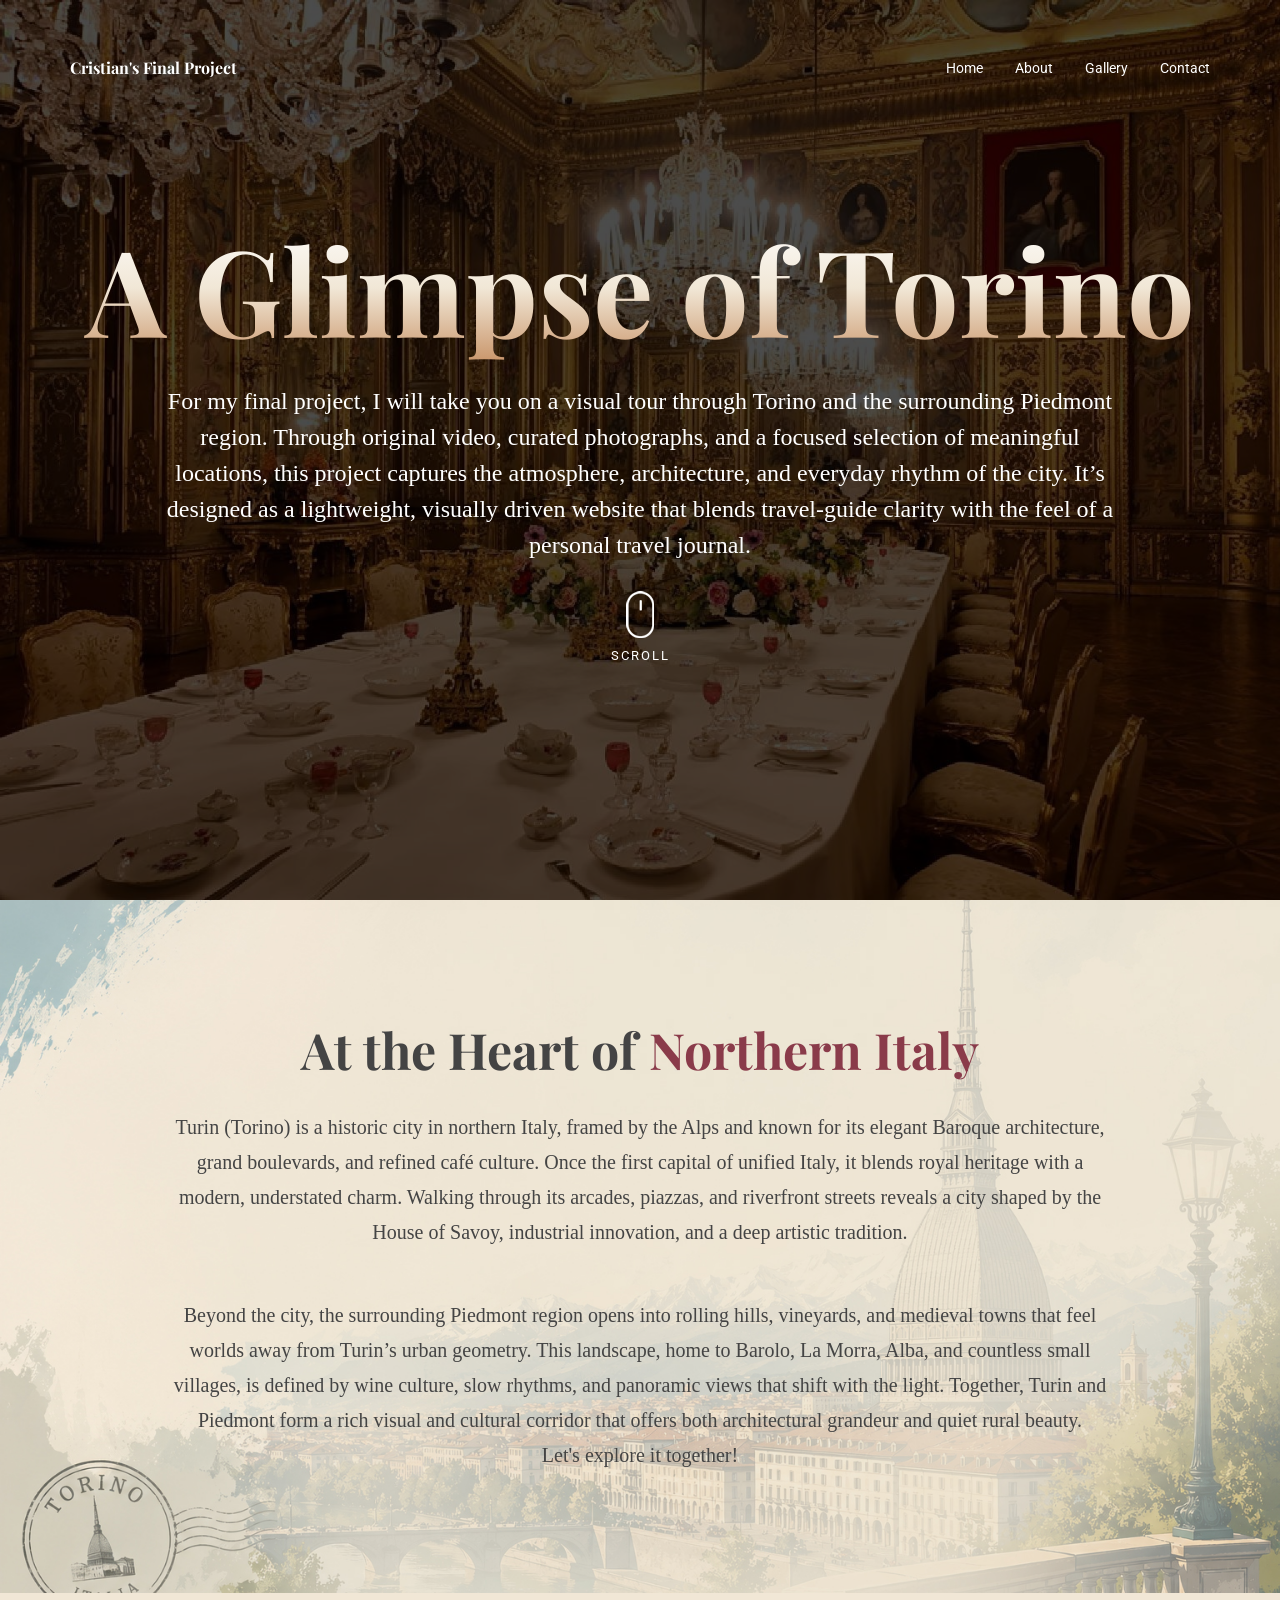
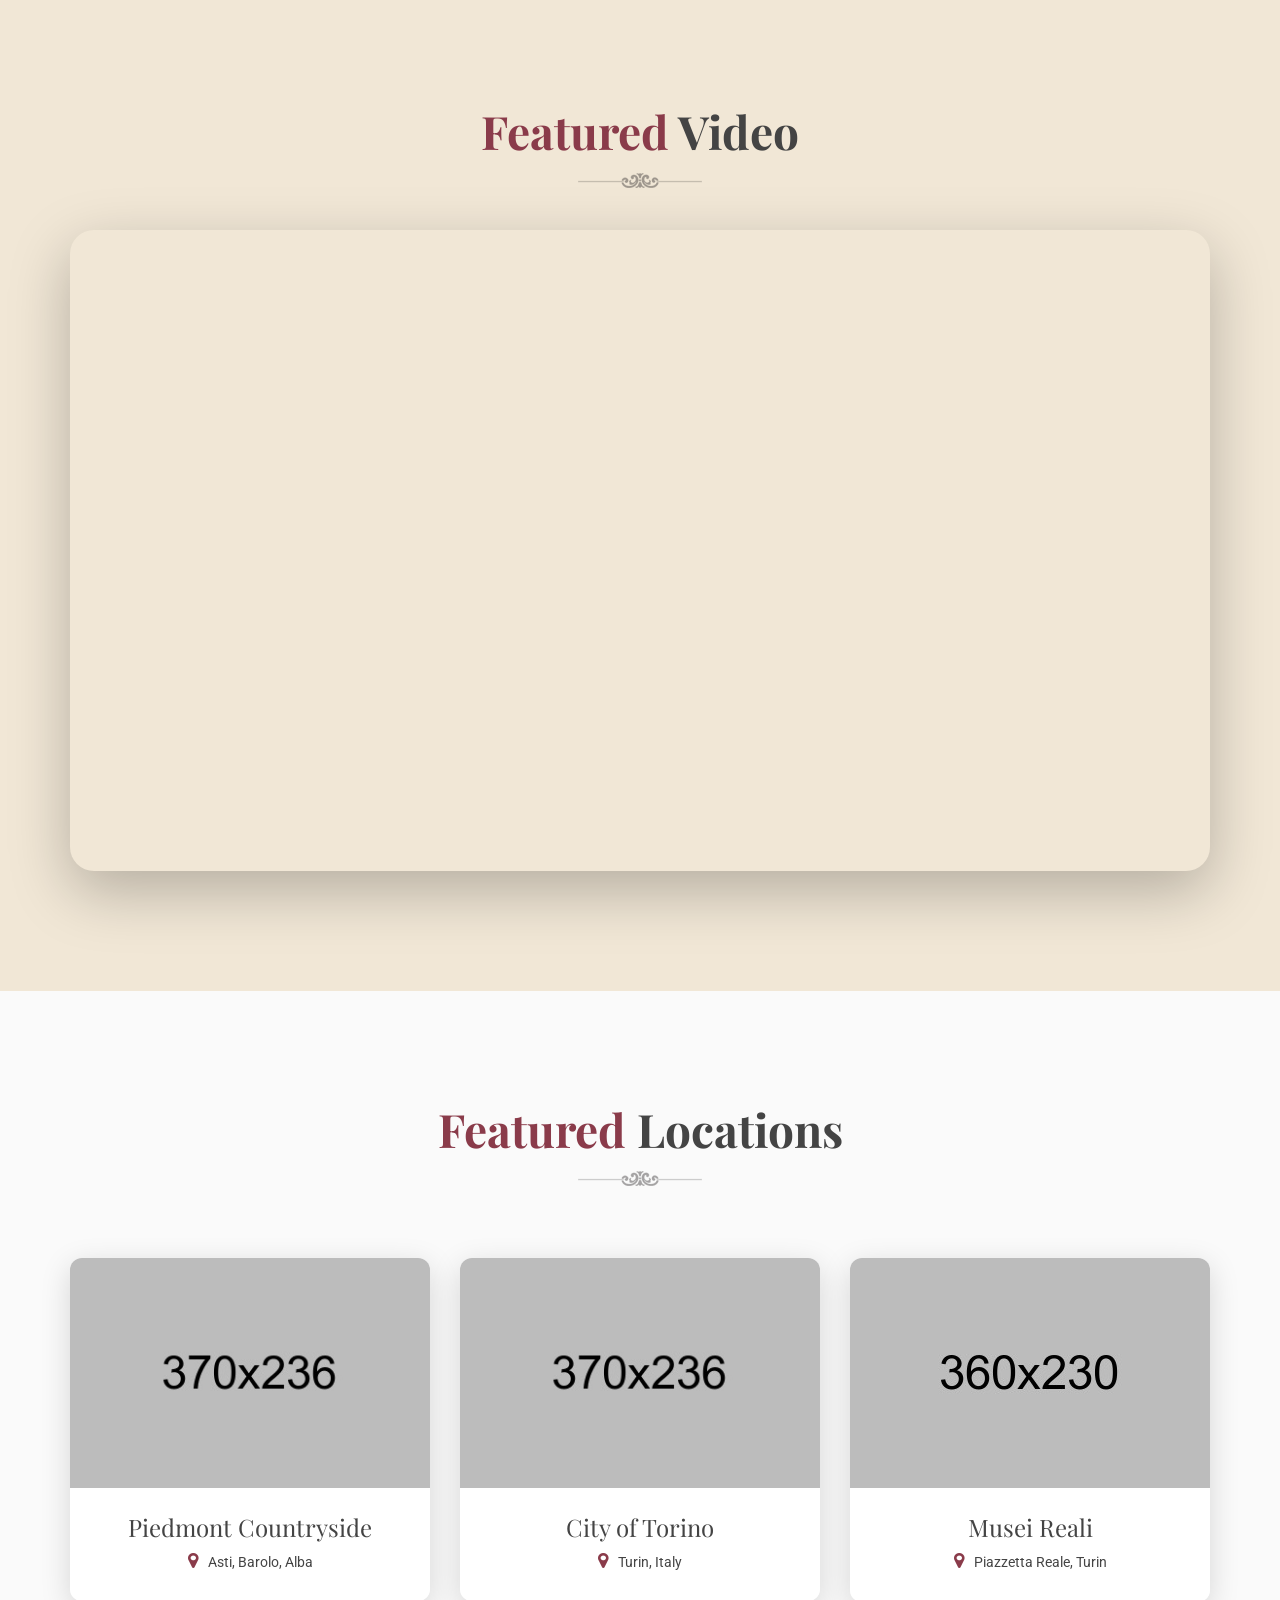
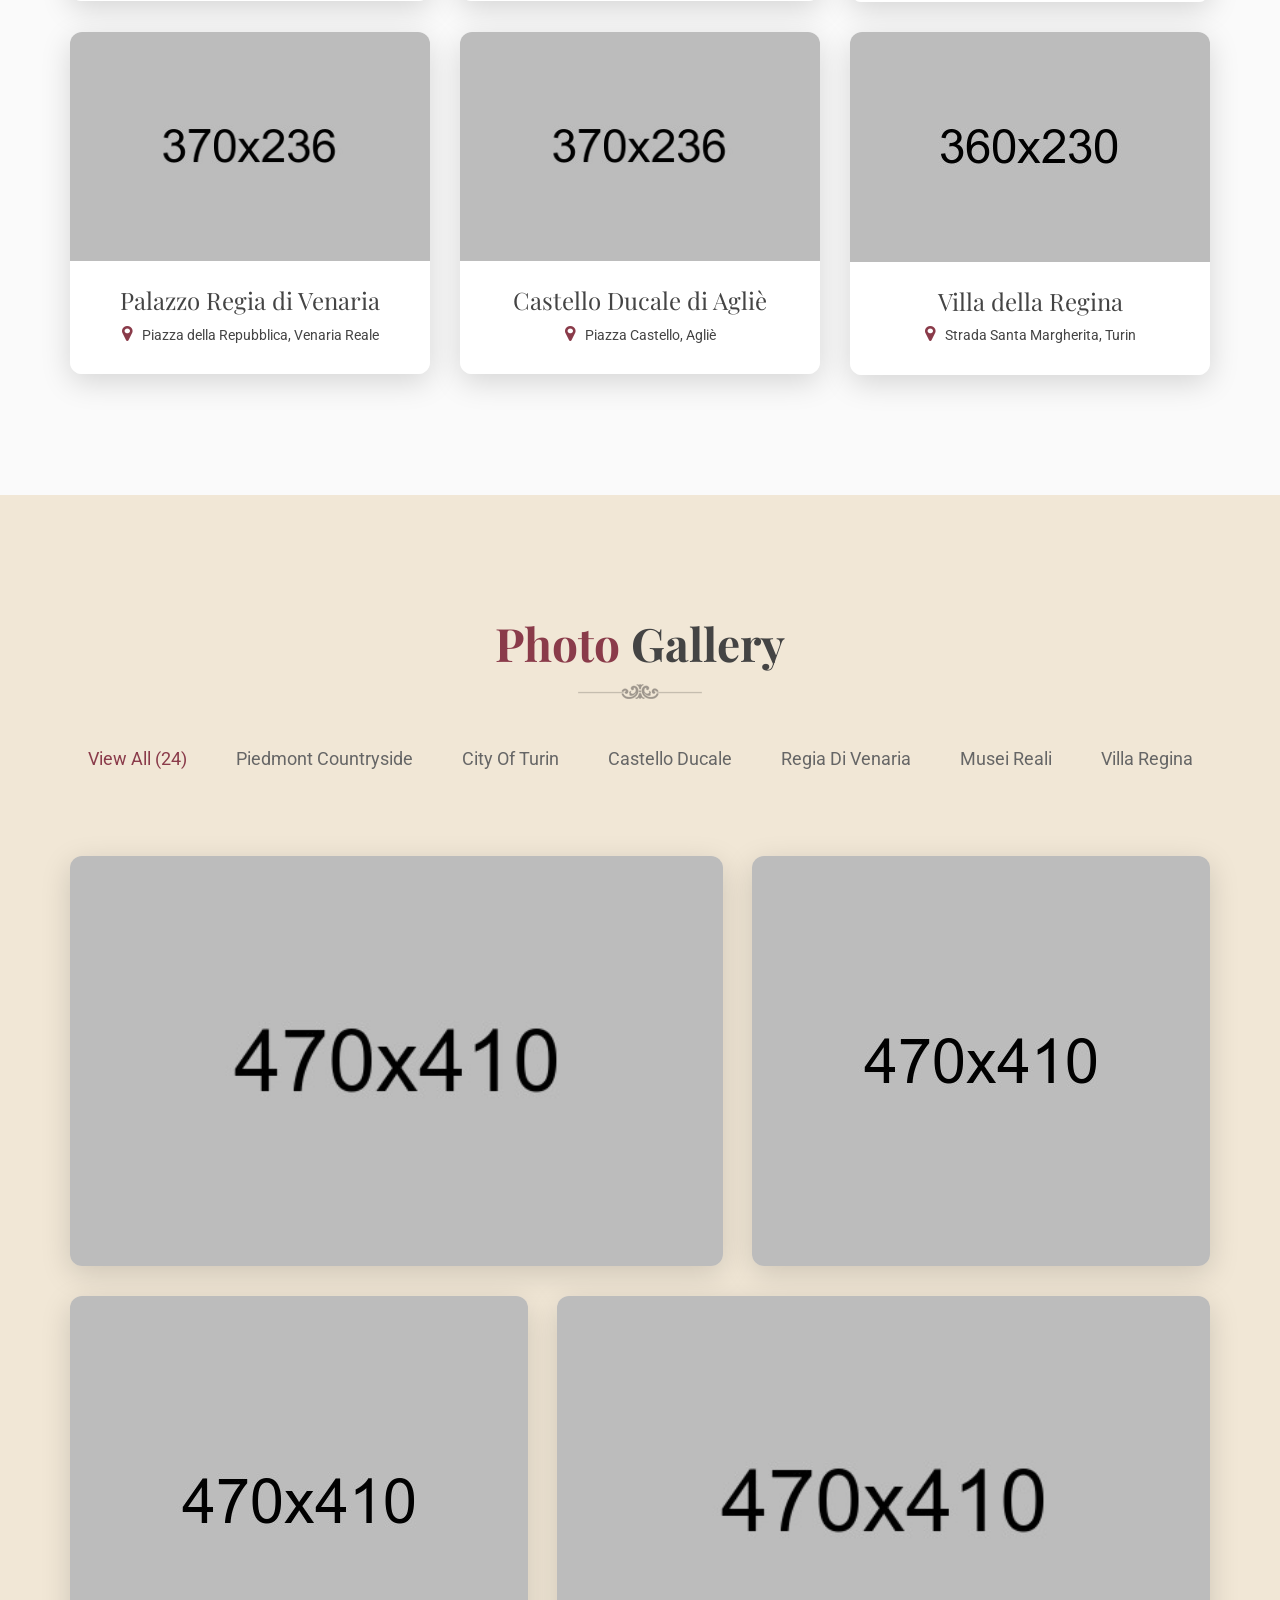
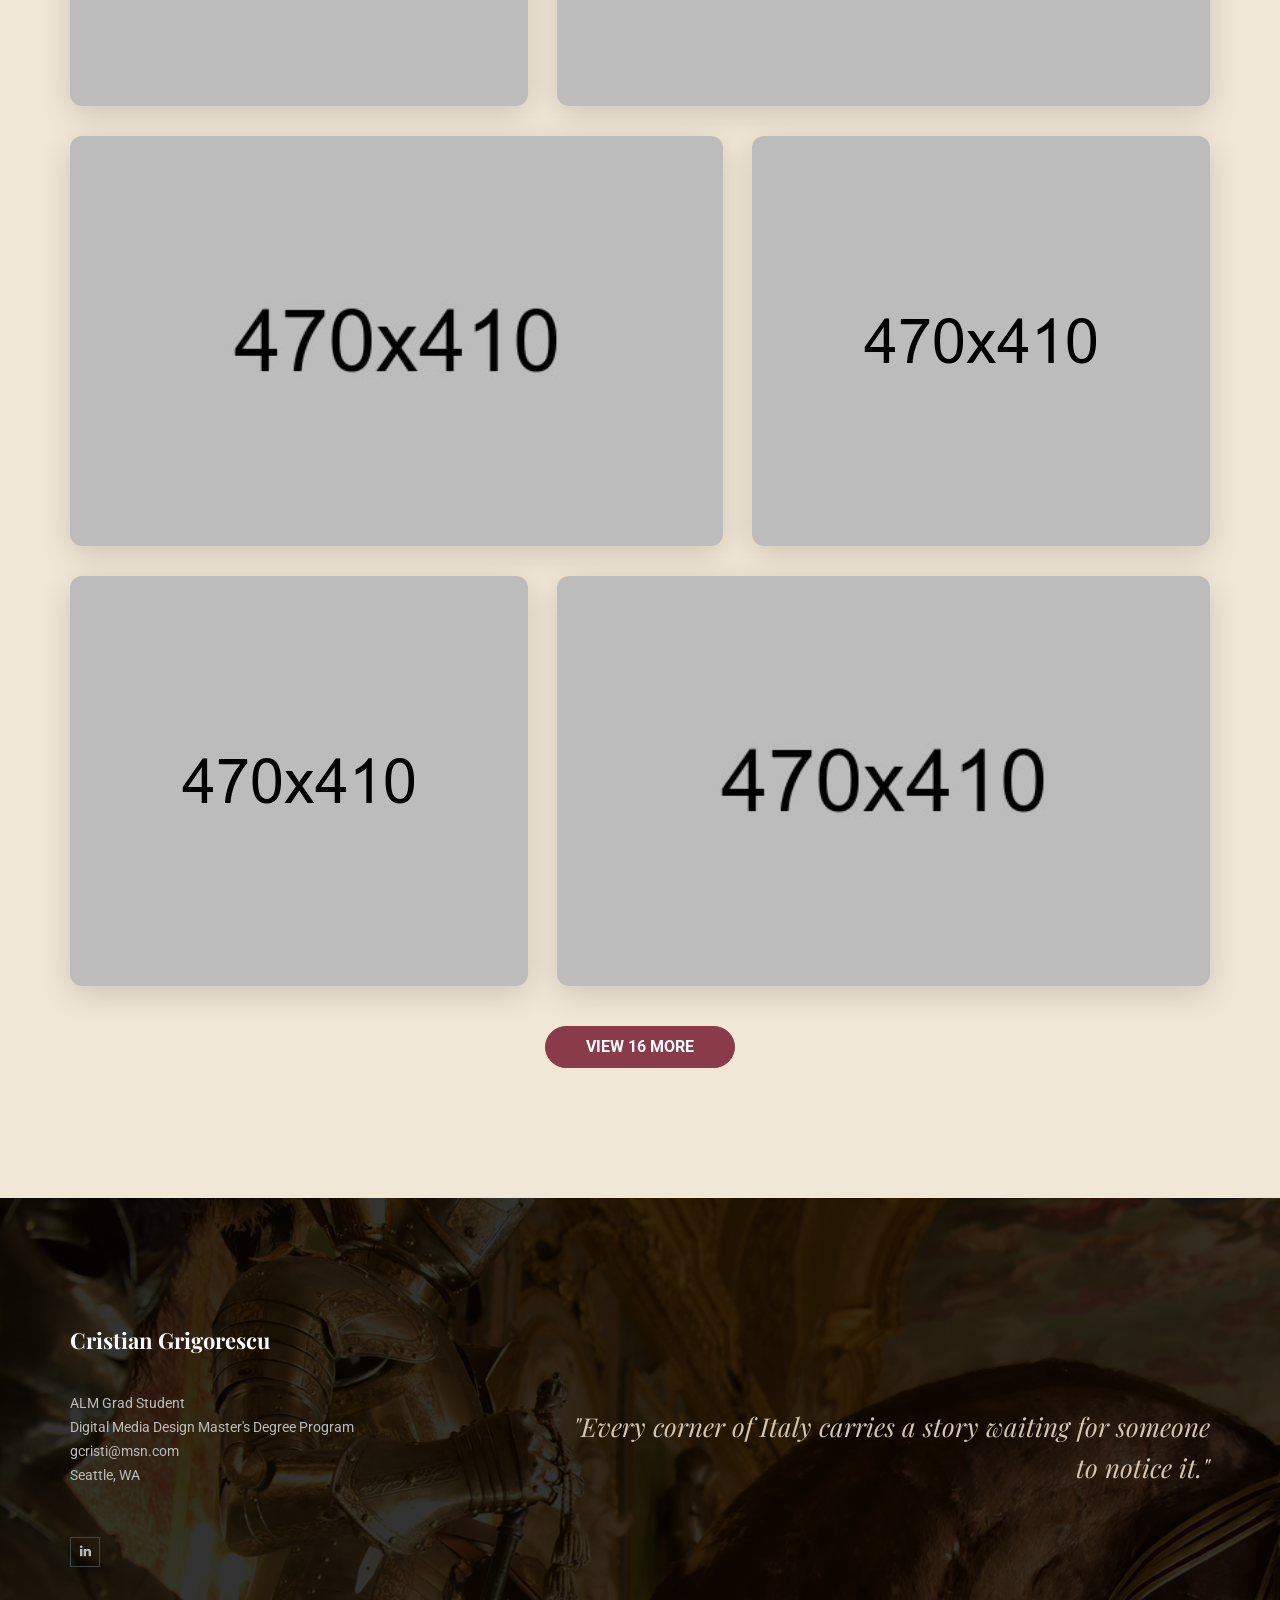
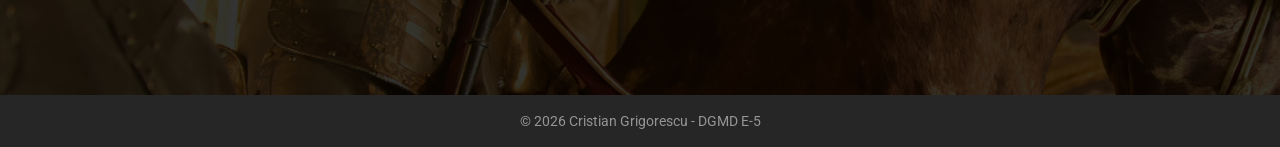
==== commit e3709c76: "Fix logo vertical alignment in header" ====
--- a/index.html
+++ b/index.html
@@ -53,7 +53,7 @@
                     <div class="row">
                         <div class="col-lg-2 col-md-3">
                             <div class="logo">
-                                <a href="index.html" style="font-family: 'Playfair Display', serif; font-size: 16px; font-weight: 700; color: #ffffff; text-decoration: none; line-height: 1.2; white-space: nowrap;">Cristian's Final Project</a>
+                                <a href="index.html" style="font-family: 'Playfair Display', serif; font-size: 16px; font-weight: 700; color: #ffffff; text-decoration: none; white-space: nowrap;">Cristian's Final Project</a>
                             </div>
                         </div>
                         <!-- Start MAinmenu Ares -->
@@ -97,7 +97,7 @@
 			<!-- Start Single Slide -->
 			<div class="slide slider3__full--screen" data--black__overlay="7">
 				<video autoplay muted loop playsinline poster="images/video/Background_Video-Cover.jpg" style="position:absolute; top:0; left:0; width:100%; height:100%; object-fit:cover; z-index:-2;">
-					<source src="images/video/Background_Video.mp4" type="video/mp4">
+					<source src="http://www.aquanti.com/school/DGMD_E5/final_project/images/video/Background_Video.mp4" type="video/mp4">
 				</video>
 				<div class="container">
 					<div class="slider__content__3">
--- a/css/custom.css
+++ b/css/custom.css
@@ -12,6 +12,20 @@
 
 a:focus, button:focus, input:focus, select:focus, textarea:focus{
   outline: none;
+}
+
+/* Vertically center logo against the nav bar */
+.mainmenu__area .row {
+  display: flex;
+  align-items: center;
+  flex-wrap: nowrap;
+}
+.mainmenu__area .logo {
+  display: flex;
+  align-items: center;
+}
+.mainmenu__area .logo a {
+  line-height: 1;
 }
 
 .main__menu > li > a::before {
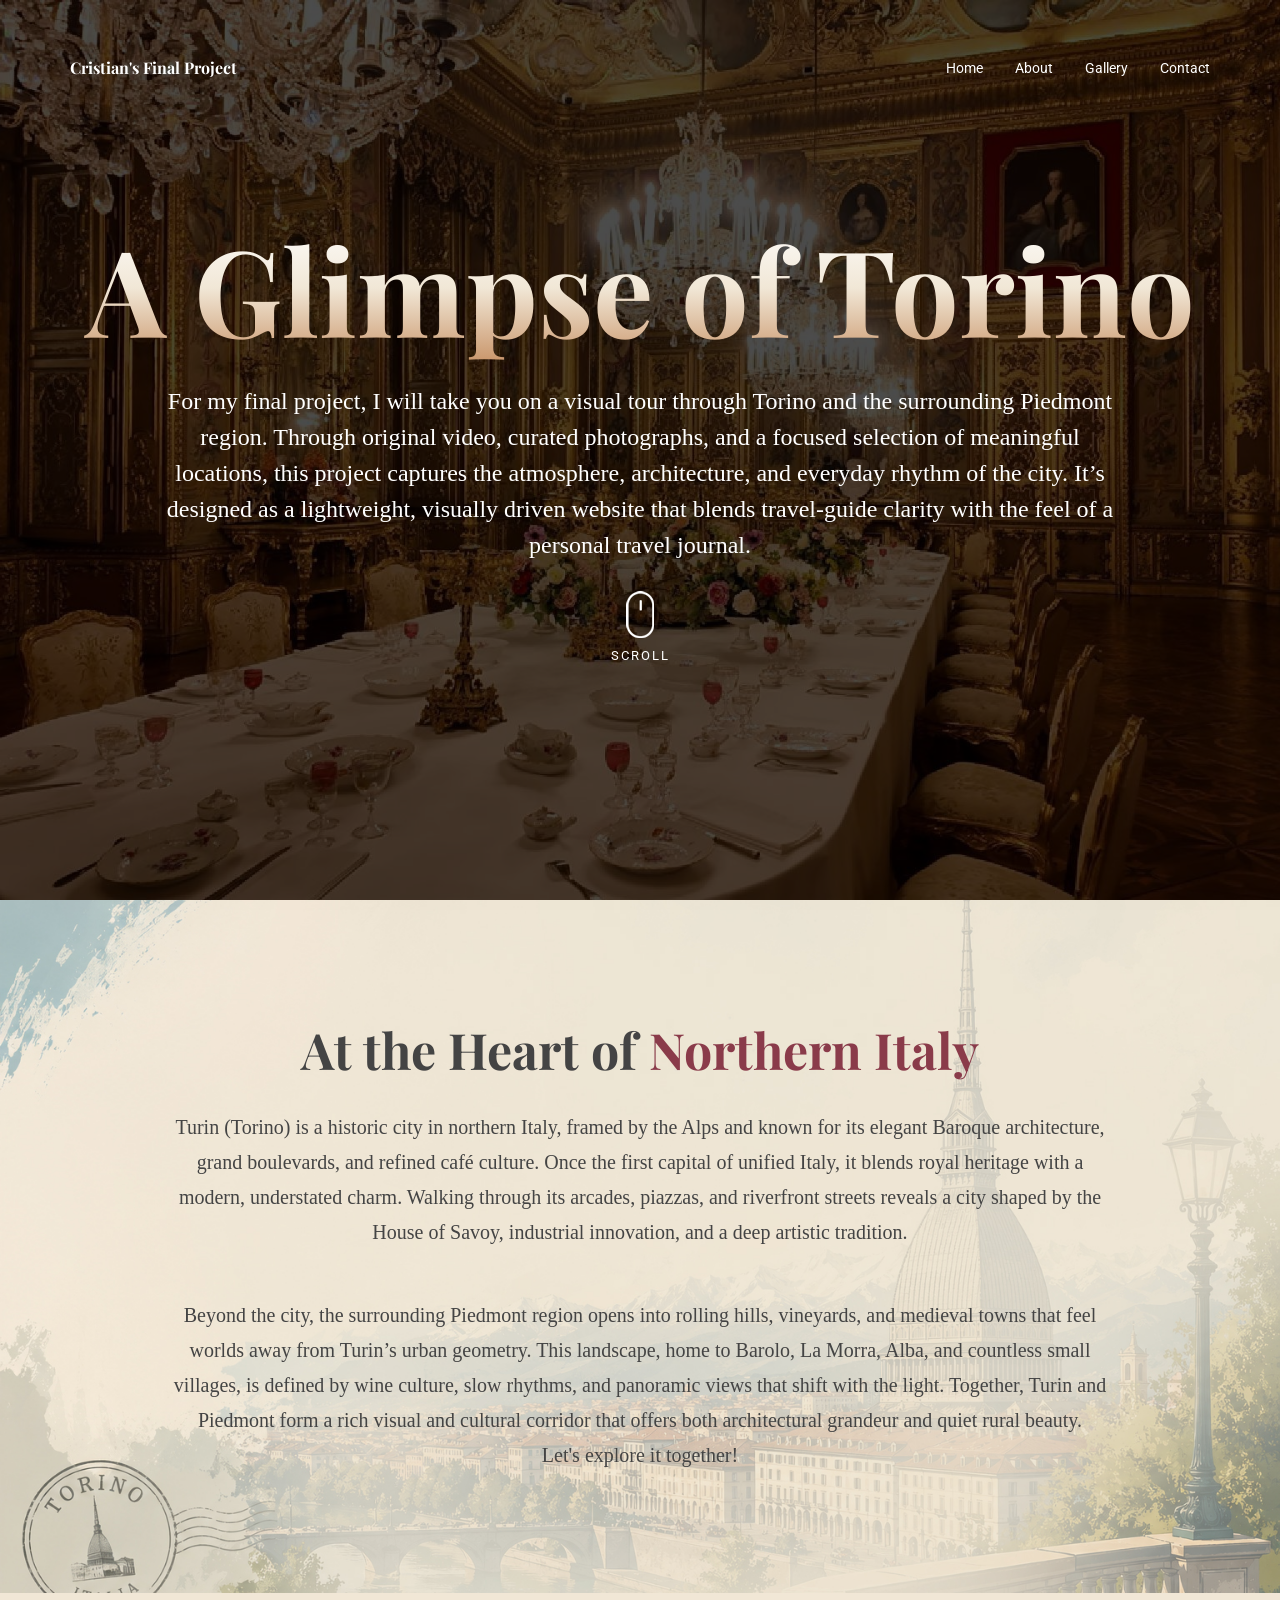
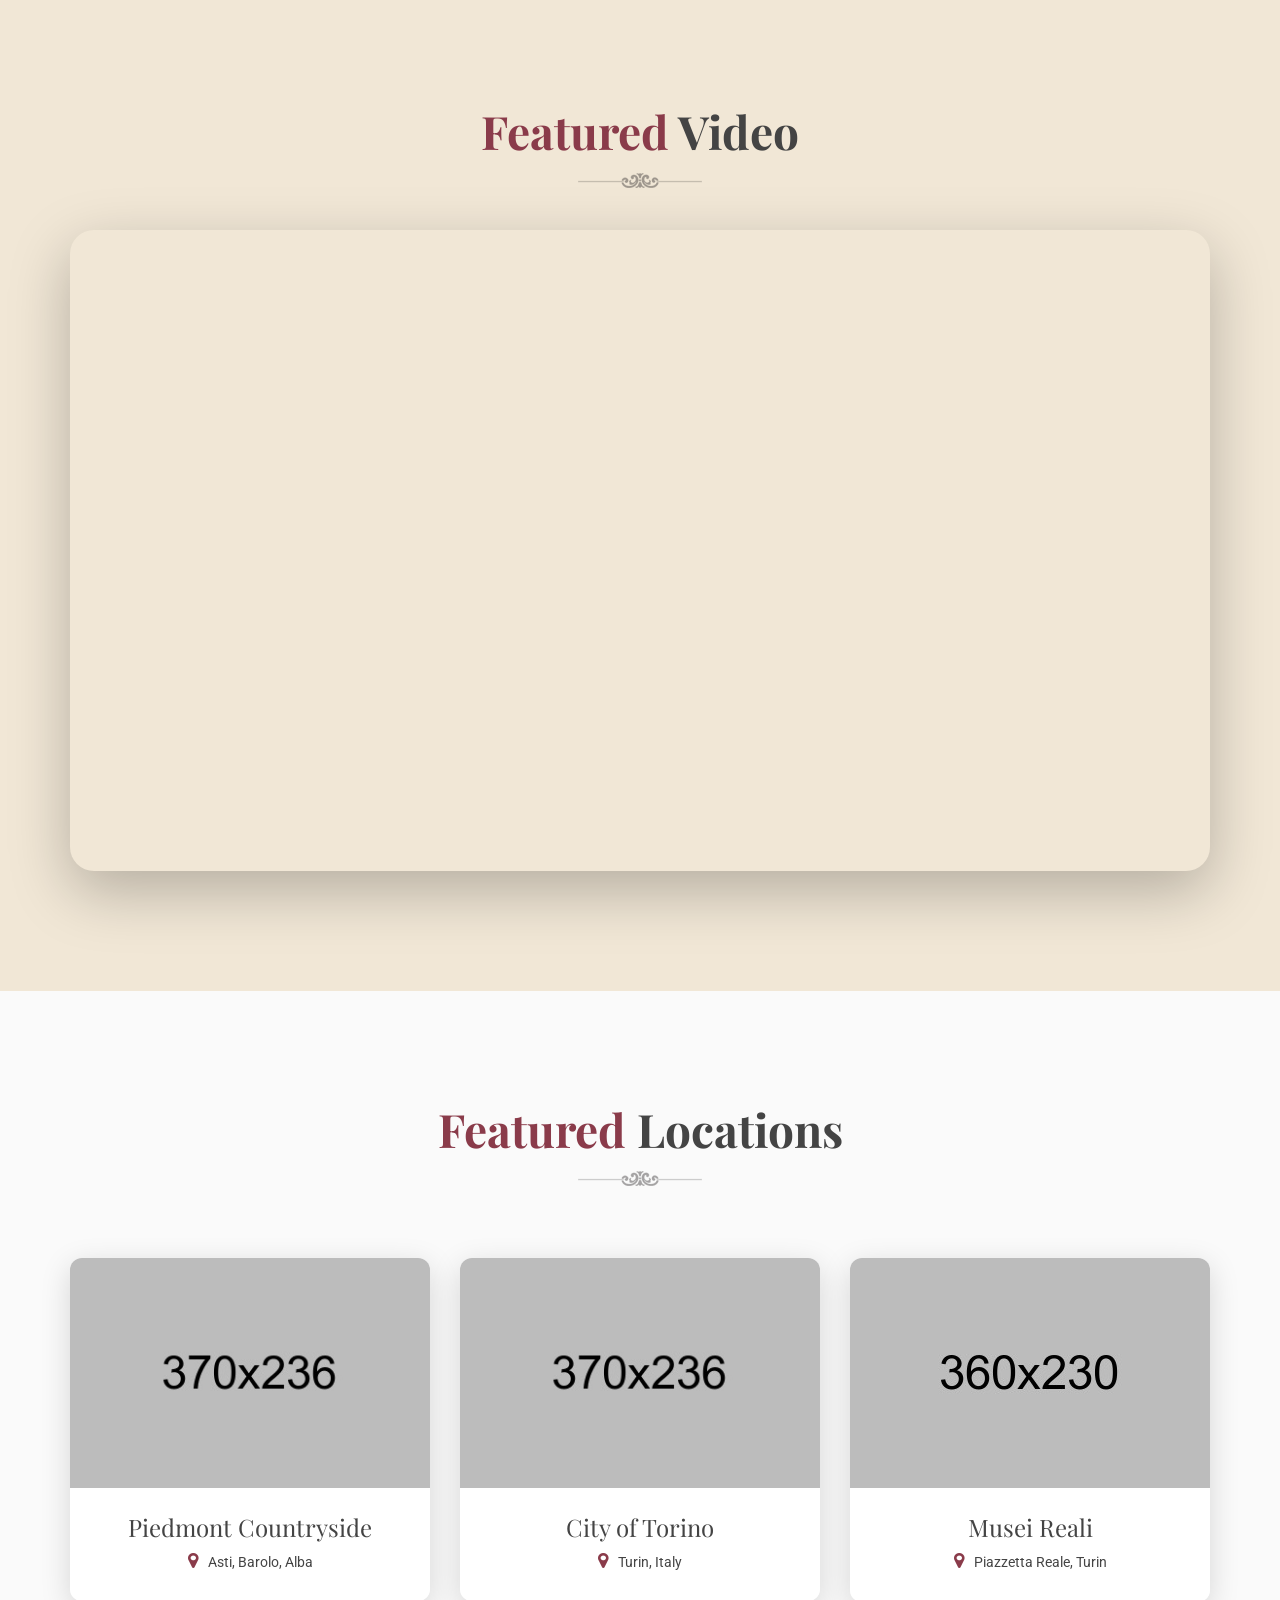
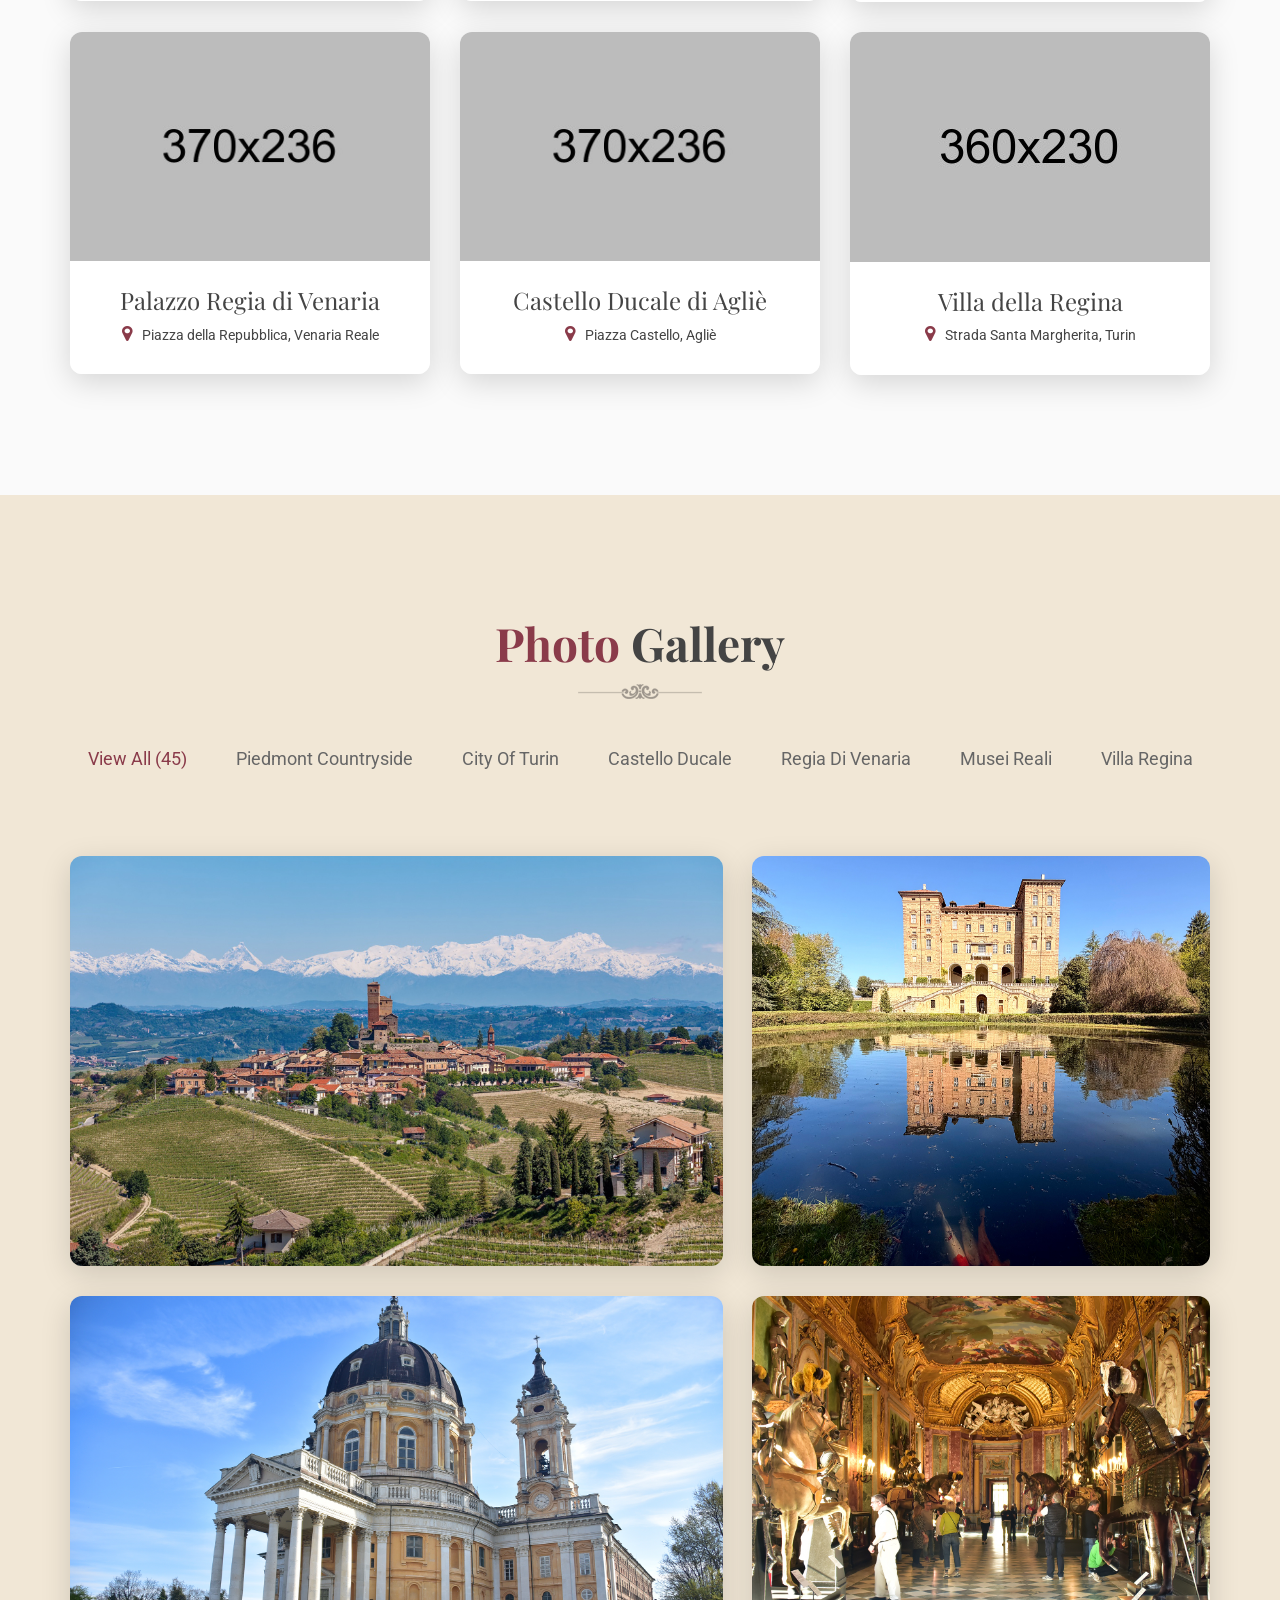
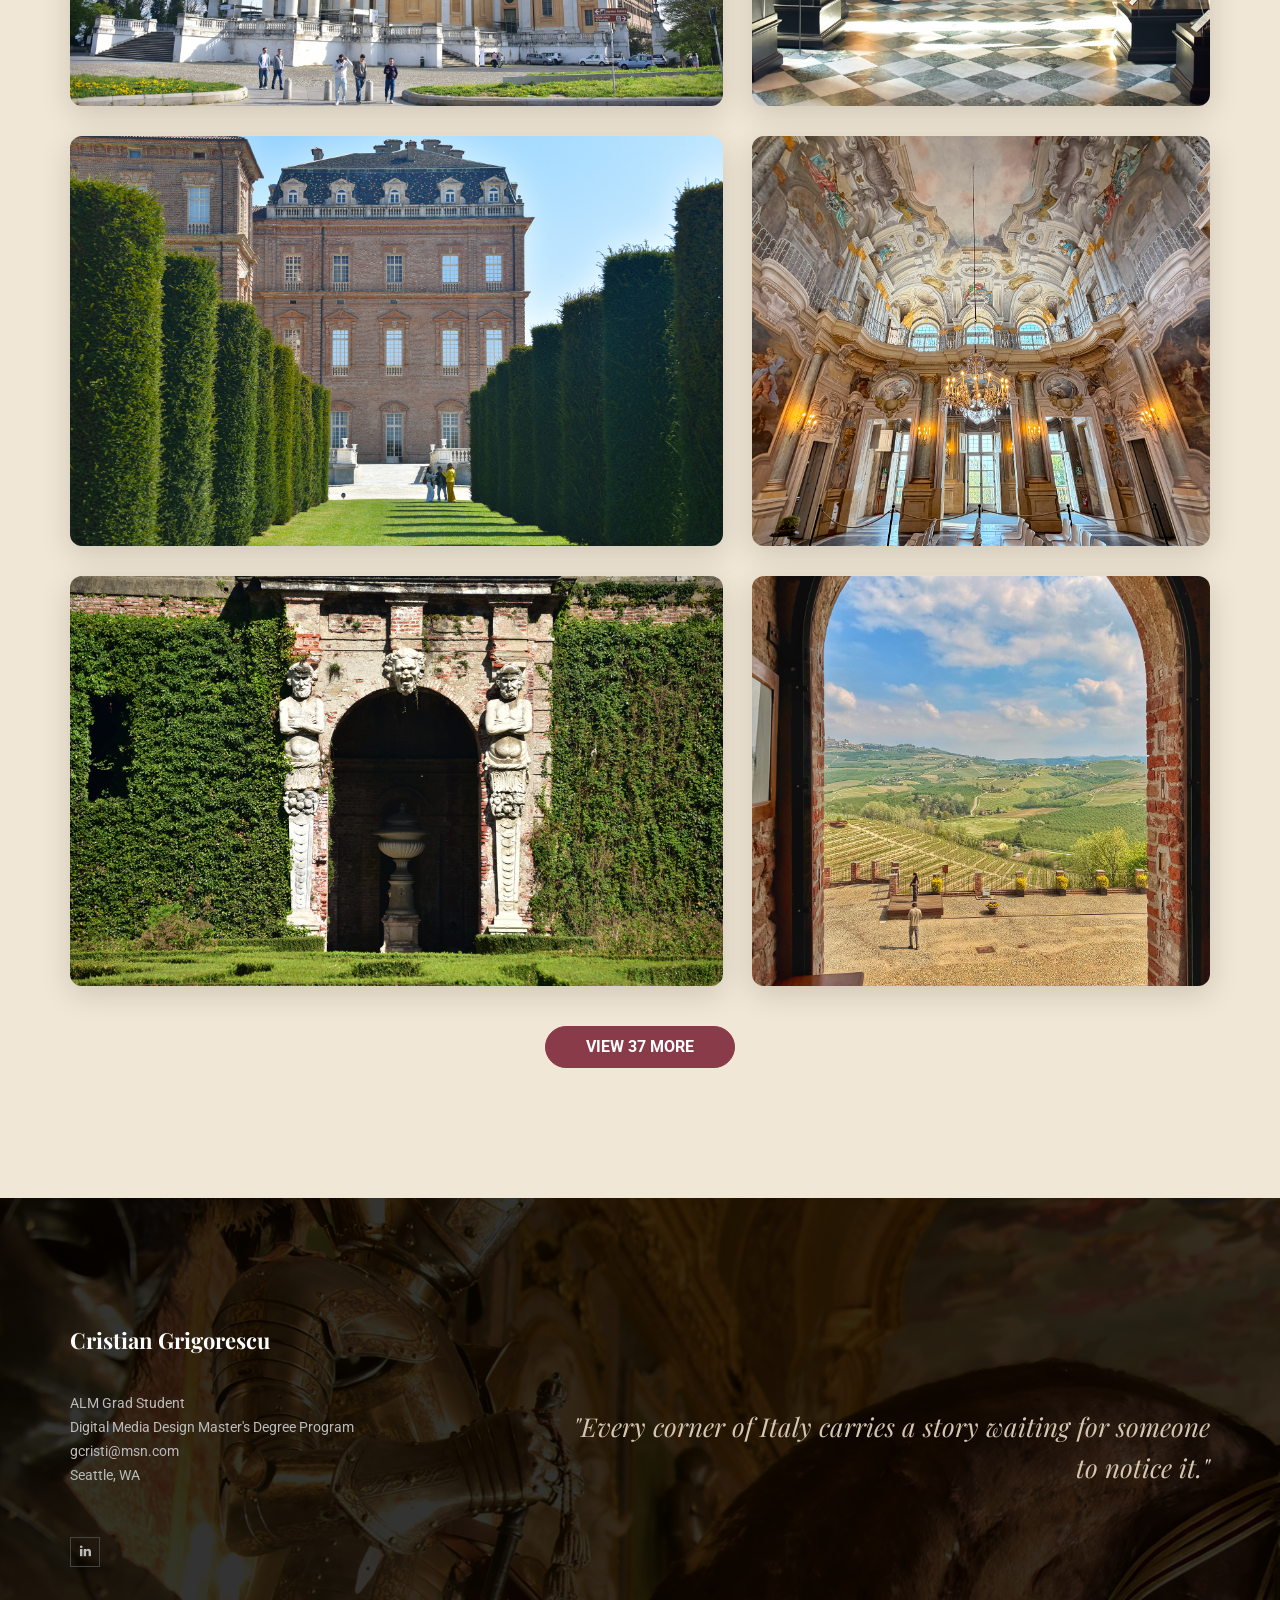
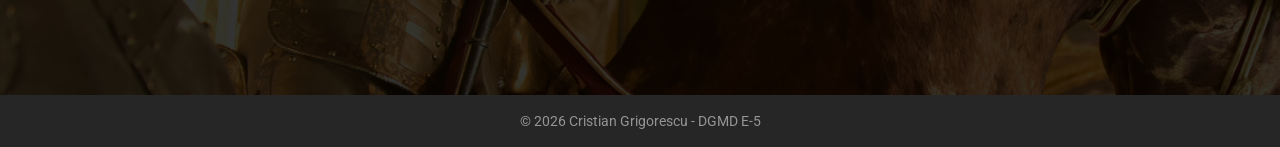
==== commit 60db8666: "Expand gallery to 45 images across all 6 categories Castello Ducale: 5, City of Turin: 8, Musei Real" ====
--- a/index.html
+++ b/index.html
@@ -97,7 +97,7 @@
 			<!-- Start Single Slide -->
 			<div class="slide slider3__full--screen" data--black__overlay="7">
 				<video autoplay muted loop playsinline poster="images/video/Background_Video-Cover.jpg" style="position:absolute; top:0; left:0; width:100%; height:100%; object-fit:cover; z-index:-2;">
-					<source src="http://www.aquanti.com/school/DGMD_E5/final_project/images/video/Background_Video.mp4" type="video/mp4">
+					<source src="https://www.aquanti.com/school/DGMD_E5/final_project/images/video/Background_Video.mp4" type="video/mp4">
 				</video>
 				<div class="container">
 					<div class="slider__content__3">
@@ -141,7 +141,7 @@
                 <div class="row mt--40">
                     <div class="col-12">
                         <div style="position:relative; padding-bottom:56.25%; height:0; overflow:hidden; border-radius:24px; box-shadow: 0 20px 60px rgba(0,0,0,0.25);">
-                            <iframe src="https://www.youtube.com/embed/30nZwj2RG7A" style="position:absolute; top:0; left:0; width:100%; height:100%;" frameborder="0" allow="accelerometer; autoplay; clipboard-write; encrypted-media; gyroscope; picture-in-picture" allowfullscreen></iframe>
+                            <iframe src="https://www.youtube.com/embed/_6nEDB1SvCM" style="position:absolute; top:0; left:0; width:100%; height:100%;" frameborder="0" allow="accelerometer; autoplay; clipboard-write; encrypted-media; gyroscope; picture-in-picture" allowfullscreen></iframe>
                         </div>
                     </div>
                 </div>
@@ -265,244 +265,139 @@
                     <div class="row portfolio__wrap portfolio__activation--1 mt--40">
                         <div class="">
                             <div class="col-md-7 col-12 pro__item cat--1" data-seq="1">
-                                <div class="portfolio">
-                                    <img src="images/gallery/Piedmont Countryside/Piedmont_Countryside_1.jpg" alt="Piedmont Countryside">
-                                    <div class="portfolio__hover">
-                                        <div class="portfolio__action">
-                                            <h2><a href="images/gallery/Piedmont Countryside/Piedmont_Countryside_1.jpg" data-lightbox="tfportimg" data-title="Piedmont Countryside">Piedmont Countryside</a></h2>
-                                        </div>
-                                    </div>
-                                </div>
-                            </div>
-                            <div class="col-md-5 col-12 pro__item cat--3" data-seq="2">
-                                <div class="portfolio">
-                                    <img src="images/gallery/City of Turin/City_of_Turin_1.jpg" alt="City of Turin">
-                                    <div class="portfolio__hover">
-                                        <div class="portfolio__action">
-                                            <h2><a href="images/gallery/City of Turin/City_of_Turin_1.jpg" data-lightbox="tfportimg" data-title="City of Turin">City of Turin</a></h2>
-                                        </div>
-                                    </div>
-                                </div>
-                            </div>
-                            <div class="col-md-5 col-12 pro__item cat--2" data-seq="3">
-                                <div class="portfolio">
-                                    <img src="images/gallery/Castello Ducale/Castello_Ducale_1.jpg" alt="Castello Ducale">
-                                    <div class="portfolio__hover">
-                                        <div class="portfolio__action">
-                                            <h2><a href="images/gallery/Castello Ducale/Castello_Ducale_1.jpg" data-lightbox="tfportimg" data-title="Castello Ducale">Castello Ducale</a></h2>
-                                        </div>
-                                    </div>
-                                </div>
-                            </div>
-                            <div class="col-md-7 col-12 pro__item cat--4" data-seq="4">
-                                <div class="portfolio">
-                                    <img src="images/gallery/Regia di Venaria/Regia_di_Venaria_1.jpg" alt="Regia di Venaria">
-                                    <div class="portfolio__hover">
-                                        <div class="portfolio__action">
-                                            <h2><a href="images/gallery/Regia di Venaria/Regia_di_Venaria_1.jpg" data-lightbox="tfportimg" data-title="Regia di Venaria">Regia di Venaria</a></h2>
-                                        </div>
-                                    </div>
-                                </div>
-                            </div>
-                            <div class="col-md-7 col-12 pro__item cat--6" data-seq="5">
-                                <div class="portfolio">
-                                    <img src="images/gallery/Musei Reali/Musei_Reali_1.jpg" alt="Musei Reali">
-                                    <div class="portfolio__hover">
-                                        <div class="portfolio__action">
-                                            <h2><a href="images/gallery/Musei Reali/Musei_Reali_1.jpg" data-lightbox="tfportimg" data-title="Musei Reali">Musei Reali</a></h2>
-                                        </div>
-                                    </div>
-                                </div>
+                                <div class="portfolio"><img src="images/gallery/Piedmont Countryside/Piedmont_Countryside_1.jpg" alt="Piedmont Countryside"><div class="portfolio__hover"><div class="portfolio__action"><h2><a href="images/gallery/Piedmont Countryside/Piedmont_Countryside_1.jpg" data-lightbox="tfportimg" data-title="Piedmont Countryside">Piedmont Countryside</a></h2></div></div></div>
+                            </div>
+                            <div class="col-md-5 col-12 pro__item cat--2" data-seq="2">
+                                <div class="portfolio"><img src="images/gallery/Castello Ducale/Castello_Ducale_1.jpg" alt="Castello Ducale"><div class="portfolio__hover"><div class="portfolio__action"><h2><a href="images/gallery/Castello Ducale/Castello_Ducale_1.jpg" data-lightbox="tfportimg" data-title="Castello Ducale">Castello Ducale</a></h2></div></div></div>
+                            </div>
+                            <div class="col-md-7 col-12 pro__item cat--3" data-seq="3">
+                                <div class="portfolio"><img src="images/gallery/City of Turin/City_of_Turin_1.jpg" alt="City of Turin"><div class="portfolio__hover"><div class="portfolio__action"><h2><a href="images/gallery/City of Turin/City_of_Turin_1.jpg" data-lightbox="tfportimg" data-title="City of Turin">City of Turin</a></h2></div></div></div>
+                            </div>
+                            <div class="col-md-5 col-12 pro__item cat--6" data-seq="4">
+                                <div class="portfolio"><img src="images/gallery/Musei Reali/Musei_Reali_1.jpg" alt="Musei Reali"><div class="portfolio__hover"><div class="portfolio__action"><h2><a href="images/gallery/Musei Reali/Musei_Reali_1.jpg" data-lightbox="tfportimg" data-title="Musei Reali">Musei Reali</a></h2></div></div></div>
+                            </div>
+                            <div class="col-md-7 col-12 pro__item cat--4" data-seq="5">
+                                <div class="portfolio"><img src="images/gallery/Regia di Venaria/Regia_di_Venaria_1.jpg" alt="Regia di Venaria"><div class="portfolio__hover"><div class="portfolio__action"><h2><a href="images/gallery/Regia di Venaria/Regia_di_Venaria_1.jpg" data-lightbox="tfportimg" data-title="Regia di Venaria">Regia di Venaria</a></h2></div></div></div>
                             </div>
                             <div class="col-md-5 col-12 pro__item cat--7" data-seq="6">
-                                <div class="portfolio">
-                                    <img src="images/gallery/Villa Della Regina/Villa_Della_Regina_1.jpg" alt="Villa Della Regina">
-                                    <div class="portfolio__hover">
-                                        <div class="portfolio__action">
-                                            <h2><a href="images/gallery/Villa Della Regina/Villa_Della_Regina_1.jpg" data-lightbox="tfportimg" data-title="Villa Della Regina">Villa Della Regina</a></h2>
-                                        </div>
-                                    </div>
-                                </div>
-                            </div>
-                            <div class="col-md-5 col-12 pro__item cat--1" data-seq="7">
-                                <div class="portfolio">
-                                    <img src="images/gallery/Piedmont Countryside/Piedmont_Countryside_2.jpg" alt="Piedmont Countryside">
-                                    <div class="portfolio__hover">
-                                        <div class="portfolio__action">
-                                            <h2><a href="images/gallery/Piedmont Countryside/Piedmont_Countryside_2.jpg" data-lightbox="tfportimg" data-title="Piedmont Countryside">Piedmont Countryside</a></h2>
-                                        </div>
-                                    </div>
-                                </div>
-                            </div>
-                            <div class="col-md-7 col-12 pro__item cat--3" data-seq="8">
-                                <div class="portfolio">
-                                    <img src="images/gallery/City of Turin/City_of_Turin_2.jpg" alt="City of Turin">
-                                    <div class="portfolio__hover">
-                                        <div class="portfolio__action">
-                                            <h2><a href="images/gallery/City of Turin/City_of_Turin_2.jpg" data-lightbox="tfportimg" data-title="City of Turin">City of Turin</a></h2>
-                                        </div>
-                                    </div>
-                                </div>
-                            </div>
-                            <div class="col-md-7 col-12 pro__item cat--2" data-seq="9">
-                                <div class="portfolio">
-                                    <img src="images/gallery/Castello Ducale/Castello_Ducale_2.jpg" alt="Castello Ducale">
-                                    <div class="portfolio__hover">
-                                        <div class="portfolio__action">
-                                            <h2><a href="images/gallery/Castello Ducale/Castello_Ducale_2.jpg" data-lightbox="tfportimg" data-title="Castello Ducale">Castello Ducale</a></h2>
-                                        </div>
-                                    </div>
-                                </div>
-                            </div>
-                            <div class="col-md-5 col-12 pro__item cat--4" data-seq="10">
-                                <div class="portfolio">
-                                    <img src="images/gallery/Regia di Venaria/Regia_di_Venaria_2.jpg" alt="Regia di Venaria">
-                                    <div class="portfolio__hover">
-                                        <div class="portfolio__action">
-                                            <h2><a href="images/gallery/Regia di Venaria/Regia_di_Venaria_2.jpg" data-lightbox="tfportimg" data-title="Regia di Venaria">Regia di Venaria</a></h2>
-                                        </div>
-                                    </div>
-                                </div>
+                                <div class="portfolio"><img src="images/gallery/Villa Della Regina/Villa_Della_Regina_1.jpg" alt="Villa Della Regina"><div class="portfolio__hover"><div class="portfolio__action"><h2><a href="images/gallery/Villa Della Regina/Villa_Della_Regina_1.jpg" data-lightbox="tfportimg" data-title="Villa Della Regina">Villa Della Regina</a></h2></div></div></div>
+                            </div>
+                            <div class="col-md-7 col-12 pro__item cat--2" data-seq="7">
+                                <div class="portfolio"><img src="images/gallery/Castello Ducale/Castello_Ducale_2.jpg" alt="Castello Ducale"><div class="portfolio__hover"><div class="portfolio__action"><h2><a href="images/gallery/Castello Ducale/Castello_Ducale_2.jpg" data-lightbox="tfportimg" data-title="Castello Ducale">Castello Ducale</a></h2></div></div></div>
+                            </div>
+                            <div class="col-md-5 col-12 pro__item cat--1" data-seq="8">
+                                <div class="portfolio"><img src="images/gallery/Piedmont Countryside/Piedmont_Countryside_2.jpg" alt="Piedmont Countryside"><div class="portfolio__hover"><div class="portfolio__action"><h2><a href="images/gallery/Piedmont Countryside/Piedmont_Countryside_2.jpg" data-lightbox="tfportimg" data-title="Piedmont Countryside">Piedmont Countryside</a></h2></div></div></div>
+                            </div>
+                            <div class="col-md-7 col-12 pro__item cat--6" data-seq="9">
+                                <div class="portfolio"><img src="images/gallery/Musei Reali/Musei_Reali_2.jpg" alt="Musei Reali"><div class="portfolio__hover"><div class="portfolio__action"><h2><a href="images/gallery/Musei Reali/Musei_Reali_2.jpg" data-lightbox="tfportimg" data-title="Musei Reali">Musei Reali</a></h2></div></div></div>
+                            </div>
+                            <div class="col-md-5 col-12 pro__item cat--3" data-seq="10">
+                                <div class="portfolio"><img src="images/gallery/City of Turin/City_of_Turin_2.jpg" alt="City of Turin"><div class="portfolio__hover"><div class="portfolio__action"><h2><a href="images/gallery/City of Turin/City_of_Turin_2.jpg" data-lightbox="tfportimg" data-title="City of Turin">City of Turin</a></h2></div></div></div>
                             </div>
                             <div class="col-md-7 col-12 pro__item cat--7" data-seq="11">
-                                <div class="portfolio">
-                                    <img src="images/gallery/Villa Della Regina/Villa_Della_Regina_2.jpg" alt="Villa Della Regina">
-                                    <div class="portfolio__hover">
-                                        <div class="portfolio__action">
-                                            <h2><a href="images/gallery/Villa Della Regina/Villa_Della_Regina_2.jpg" data-lightbox="tfportimg" data-title="Villa Della Regina">Villa Della Regina</a></h2>
-                                        </div>
-                                    </div>
-                                </div>
-                            </div>
-                            <div class="col-md-5 col-12 pro__item cat--6" data-seq="12">
-                                <div class="portfolio">
-                                    <img src="images/gallery/Musei Reali/Musei_Reali_2.jpg" alt="Musei Reali">
-                                    <div class="portfolio__hover">
-                                        <div class="portfolio__action">
-                                            <h2><a href="images/gallery/Musei Reali/Musei_Reali_2.jpg" data-lightbox="tfportimg" data-title="Musei Reali">Musei Reali</a></h2>
-                                        </div>
-                                    </div>
-                                </div>
+                                <div class="portfolio"><img src="images/gallery/Villa Della Regina/Villa_Della_Regina_2.jpg" alt="Villa Della Regina"><div class="portfolio__hover"><div class="portfolio__action"><h2><a href="images/gallery/Villa Della Regina/Villa_Della_Regina_2.jpg" data-lightbox="tfportimg" data-title="Villa Della Regina">Villa Della Regina</a></h2></div></div></div>
+                            </div>
+                            <div class="col-md-5 col-12 pro__item cat--4" data-seq="12">
+                                <div class="portfolio"><img src="images/gallery/Regia di Venaria/Regia_di_Venaria_2.jpg" alt="Regia di Venaria"><div class="portfolio__hover"><div class="portfolio__action"><h2><a href="images/gallery/Regia di Venaria/Regia_di_Venaria_2.jpg" data-lightbox="tfportimg" data-title="Regia di Venaria">Regia di Venaria</a></h2></div></div></div>
                             </div>
                             <div class="col-md-7 col-12 pro__item cat--1" data-seq="13">
-                                <div class="portfolio">
-                                    <img src="images/gallery/Piedmont Countryside/Piedmont_Countryside_3.jpg" alt="Piedmont Countryside">
-                                    <div class="portfolio__hover">
-                                        <div class="portfolio__action">
-                                            <h2><a href="images/gallery/Piedmont Countryside/Piedmont_Countryside_3.jpg" data-lightbox="tfportimg" data-title="Piedmont Countryside">Piedmont Countryside</a></h2>
-                                        </div>
-                                    </div>
-                                </div>
+                                <div class="portfolio"><img src="images/gallery/Piedmont Countryside/Piedmont_Countryside_3.jpg" alt="Piedmont Countryside"><div class="portfolio__hover"><div class="portfolio__action"><h2><a href="images/gallery/Piedmont Countryside/Piedmont_Countryside_3.jpg" data-lightbox="tfportimg" data-title="Piedmont Countryside">Piedmont Countryside</a></h2></div></div></div>
                             </div>
                             <div class="col-md-5 col-12 pro__item cat--2" data-seq="14">
-                                <div class="portfolio">
-                                    <img src="images/gallery/Castello Ducale/Castello_Ducale_3.jpg" alt="Castello Ducale">
-                                    <div class="portfolio__hover">
-                                        <div class="portfolio__action">
-                                            <h2><a href="images/gallery/Castello Ducale/Castello_Ducale_3.jpg" data-lightbox="tfportimg" data-title="Castello Ducale">Castello Ducale</a></h2>
-                                        </div>
-                                    </div>
-                                </div>
-                            </div>
-                            <div class="col-md-5 col-12 pro__item cat--3" data-seq="15">
-                                <div class="portfolio">
-                                    <img src="images/gallery/City of Turin/City_of_Turin_3.jpg" alt="City of Turin">
-                                    <div class="portfolio__hover">
-                                        <div class="portfolio__action">
-                                            <h2><a href="images/gallery/City of Turin/City_of_Turin_3.jpg" data-lightbox="tfportimg" data-title="City of Turin">City of Turin</a></h2>
-                                        </div>
-                                    </div>
-                                </div>
-                            </div>
-                            <div class="col-md-7 col-12 pro__item cat--4" data-seq="16">
-                                <div class="portfolio">
-                                    <img src="images/gallery/Regia di Venaria/Regia_di_Venaria_3.jpg" alt="Regia di Venaria">
-                                    <div class="portfolio__hover">
-                                        <div class="portfolio__action">
-                                            <h2><a href="images/gallery/Regia di Venaria/Regia_di_Venaria_3.jpg" data-lightbox="tfportimg" data-title="Regia di Venaria">Regia di Venaria</a></h2>
-                                        </div>
-                                    </div>
-                                </div>
-                            </div>
-                            <div class="col-md-5 col-12 pro__item cat--6" data-seq="17">
-                                <div class="portfolio">
-                                    <img src="images/gallery/Musei Reali/Musei_Reali_3.jpg" alt="Musei Reali">
-                                    <div class="portfolio__hover">
-                                        <div class="portfolio__action">
-                                            <h2><a href="images/gallery/Musei Reali/Musei_Reali_3.jpg" data-lightbox="tfportimg" data-title="Musei Reali">Musei Reali</a></h2>
-                                        </div>
-                                    </div>
-                                </div>
+                                <div class="portfolio"><img src="images/gallery/Castello Ducale/Castello_Ducale_3.jpg" alt="Castello Ducale"><div class="portfolio__hover"><div class="portfolio__action"><h2><a href="images/gallery/Castello Ducale/Castello_Ducale_3.jpg" data-lightbox="tfportimg" data-title="Castello Ducale">Castello Ducale</a></h2></div></div></div>
+                            </div>
+                            <div class="col-md-7 col-12 pro__item cat--3" data-seq="15">
+                                <div class="portfolio"><img src="images/gallery/City of Turin/City_of_Turin_3.jpg" alt="City of Turin"><div class="portfolio__hover"><div class="portfolio__action"><h2><a href="images/gallery/City of Turin/City_of_Turin_3.jpg" data-lightbox="tfportimg" data-title="City of Turin">City of Turin</a></h2></div></div></div>
+                            </div>
+                            <div class="col-md-5 col-12 pro__item cat--6" data-seq="16">
+                                <div class="portfolio"><img src="images/gallery/Musei Reali/Musei_Reali_3.jpg" alt="Musei Reali"><div class="portfolio__hover"><div class="portfolio__action"><h2><a href="images/gallery/Musei Reali/Musei_Reali_3.jpg" data-lightbox="tfportimg" data-title="Musei Reali">Musei Reali</a></h2></div></div></div>
+                            </div>
+                            <div class="col-md-7 col-12 pro__item cat--4" data-seq="17">
+                                <div class="portfolio"><img src="images/gallery/Regia di Venaria/Regia_di_Venaria_3.jpg" alt="Regia di Venaria"><div class="portfolio__hover"><div class="portfolio__action"><h2><a href="images/gallery/Regia di Venaria/Regia_di_Venaria_3.jpg" data-lightbox="tfportimg" data-title="Regia di Venaria">Regia di Venaria</a></h2></div></div></div>
                             </div>
                             <div class="col-md-5 col-12 pro__item cat--7" data-seq="18">
-                                <div class="portfolio">
-                                    <img src="images/gallery/Villa Della Regina/Villa_Della_Regina_3.jpg" alt="Villa Della Regina">
-                                    <div class="portfolio__hover">
-                                        <div class="portfolio__action">
-                                            <h2><a href="images/gallery/Villa Della Regina/Villa_Della_Regina_3.jpg" data-lightbox="tfportimg" data-title="Villa Della Regina">Villa Della Regina</a></h2>
-                                        </div>
-                                    </div>
-                                </div>
-                            </div>
-                            <div class="col-md-5 col-12 pro__item cat--1" data-seq="19">
-                                <div class="portfolio">
-                                    <img src="images/gallery/Piedmont Countryside/Piedmont_Countryside_4.jpg" alt="Piedmont Countryside">
-                                    <div class="portfolio__hover">
-                                        <div class="portfolio__action">
-                                            <h2><a href="images/gallery/Piedmont Countryside/Piedmont_Countryside_4.jpg" data-lightbox="tfportimg" data-title="Piedmont Countryside">Piedmont Countryside</a></h2>
-                                        </div>
-                                    </div>
-                                </div>
-                            </div>
-                            <div class="col-md-7 col-12 pro__item cat--3" data-seq="20">
-                                <div class="portfolio">
-                                    <img src="images/gallery/City of Turin/City_of_Turin_4.jpg" alt="City of Turin">
-                                    <div class="portfolio__hover">
-                                        <div class="portfolio__action">
-                                            <h2><a href="images/gallery/City of Turin/City_of_Turin_4.jpg" data-lightbox="tfportimg" data-title="City of Turin">City of Turin</a></h2>
-                                        </div>
-                                    </div>
-                                </div>
+                                <div class="portfolio"><img src="images/gallery/Villa Della Regina/Villa_Della_Regina_3.jpg" alt="Villa Della Regina"><div class="portfolio__hover"><div class="portfolio__action"><h2><a href="images/gallery/Villa Della Regina/Villa_Della_Regina_3.jpg" data-lightbox="tfportimg" data-title="Villa Della Regina">Villa Della Regina</a></h2></div></div></div>
+                            </div>
+                            <div class="col-md-7 col-12 pro__item cat--6" data-seq="19">
+                                <div class="portfolio"><img src="images/gallery/Musei Reali/Musei_Reali_4.jpg" alt="Musei Reali"><div class="portfolio__hover"><div class="portfolio__action"><h2><a href="images/gallery/Musei Reali/Musei_Reali_4.jpg" data-lightbox="tfportimg" data-title="Musei Reali">Musei Reali</a></h2></div></div></div>
+                            </div>
+                            <div class="col-md-5 col-12 pro__item cat--1" data-seq="20">
+                                <div class="portfolio"><img src="images/gallery/Piedmont Countryside/Piedmont_Countryside_4.jpg" alt="Piedmont Countryside"><div class="portfolio__hover"><div class="portfolio__action"><h2><a href="images/gallery/Piedmont Countryside/Piedmont_Countryside_4.jpg" data-lightbox="tfportimg" data-title="Piedmont Countryside">Piedmont Countryside</a></h2></div></div></div>
                             </div>
                             <div class="col-md-7 col-12 pro__item cat--2" data-seq="21">
-                                <div class="portfolio">
-                                    <img src="images/gallery/Castello Ducale/Castello_Ducale_4.jpg" alt="Castello Ducale">
-                                    <div class="portfolio__hover">
-                                        <div class="portfolio__action">
-                                            <h2><a href="images/gallery/Castello Ducale/Castello_Ducale_4.jpg" data-lightbox="tfportimg" data-title="Castello Ducale">Castello Ducale</a></h2>
-                                        </div>
-                                    </div>
-                                </div>
-                            </div>
-                            <div class="col-md-5 col-12 pro__item cat--4" data-seq="22">
-                                <div class="portfolio">
-                                    <img src="images/gallery/Regia di Venaria/Regia_di_Venaria_4.jpg" alt="Regia di Venaria">
-                                    <div class="portfolio__hover">
-                                        <div class="portfolio__action">
-                                            <h2><a href="images/gallery/Regia di Venaria/Regia_di_Venaria_4.jpg" data-lightbox="tfportimg" data-title="Regia di Venaria">Regia di Venaria</a></h2>
-                                        </div>
-                                    </div>
-                                </div>
+                                <div class="portfolio"><img src="images/gallery/Castello Ducale/Castello_Ducale_4.jpg" alt="Castello Ducale"><div class="portfolio__hover"><div class="portfolio__action"><h2><a href="images/gallery/Castello Ducale/Castello_Ducale_4.jpg" data-lightbox="tfportimg" data-title="Castello Ducale">Castello Ducale</a></h2></div></div></div>
+                            </div>
+                            <div class="col-md-5 col-12 pro__item cat--3" data-seq="22">
+                                <div class="portfolio"><img src="images/gallery/City of Turin/City_of_Turin_4.jpg" alt="City of Turin"><div class="portfolio__hover"><div class="portfolio__action"><h2><a href="images/gallery/City of Turin/City_of_Turin_4.jpg" data-lightbox="tfportimg" data-title="City of Turin">City of Turin</a></h2></div></div></div>
                             </div>
                             <div class="col-md-7 col-12 pro__item cat--7" data-seq="23">
-                                <div class="portfolio">
-                                    <img src="images/gallery/Villa Della Regina/Villa_Della_Regina_4.jpg" alt="Villa Della Regina">
-                                    <div class="portfolio__hover">
-                                        <div class="portfolio__action">
-                                            <h2><a href="images/gallery/Villa Della Regina/Villa_Della_Regina_4.jpg" data-lightbox="tfportimg" data-title="Villa Della Regina">Villa Della Regina</a></h2>
-                                        </div>
-                                    </div>
-                                </div>
-                            </div>
-                            <div class="col-md-7 col-12 pro__item cat--6" data-seq="24">
-                                <div class="portfolio">
-                                    <img src="images/gallery/Musei Reali/Musei_Reali_4.jpg" alt="Musei Reali">
-                                    <div class="portfolio__hover">
-                                        <div class="portfolio__action">
-                                            <h2><a href="images/gallery/Musei Reali/Musei_Reali_4.jpg" data-lightbox="tfportimg" data-title="Musei Reali">Musei Reali</a></h2>
-                                        </div>
-                                    </div>
-                                </div>
+                                <div class="portfolio"><img src="images/gallery/Villa Della Regina/Villa_Della_Regina_4.jpg" alt="Villa Della Regina"><div class="portfolio__hover"><div class="portfolio__action"><h2><a href="images/gallery/Villa Della Regina/Villa_Della_Regina_4.jpg" data-lightbox="tfportimg" data-title="Villa Della Regina">Villa Della Regina</a></h2></div></div></div>
+                            </div>
+                            <div class="col-md-5 col-12 pro__item cat--6" data-seq="24">
+                                <div class="portfolio"><img src="images/gallery/Musei Reali/Musei_Reali_5.jpg" alt="Musei Reali"><div class="portfolio__hover"><div class="portfolio__action"><h2><a href="images/gallery/Musei Reali/Musei_Reali_5.jpg" data-lightbox="tfportimg" data-title="Musei Reali">Musei Reali</a></h2></div></div></div>
+                            </div>
+                            <div class="col-md-7 col-12 pro__item cat--1" data-seq="25">
+                                <div class="portfolio"><img src="images/gallery/Piedmont Countryside/Piedmont_Countryside_5.jpg" alt="Piedmont Countryside"><div class="portfolio__hover"><div class="portfolio__action"><h2><a href="images/gallery/Piedmont Countryside/Piedmont_Countryside_5.jpg" data-lightbox="tfportimg" data-title="Piedmont Countryside">Piedmont Countryside</a></h2></div></div></div>
+                            </div>
+                            <div class="col-md-5 col-12 pro__item cat--4" data-seq="26">
+                                <div class="portfolio"><img src="images/gallery/Regia di Venaria/Regia_di_Venaria_4.jpg" alt="Regia di Venaria"><div class="portfolio__hover"><div class="portfolio__action"><h2><a href="images/gallery/Regia di Venaria/Regia_di_Venaria_4.jpg" data-lightbox="tfportimg" data-title="Regia di Venaria">Regia di Venaria</a></h2></div></div></div>
+                            </div>
+                            <div class="col-md-7 col-12 pro__item cat--6" data-seq="27">
+                                <div class="portfolio"><img src="images/gallery/Musei Reali/Musei_Reali_6.jpg" alt="Musei Reali"><div class="portfolio__hover"><div class="portfolio__action"><h2><a href="images/gallery/Musei Reali/Musei_Reali_6.jpg" data-lightbox="tfportimg" data-title="Musei Reali">Musei Reali</a></h2></div></div></div>
+                            </div>
+                            <div class="col-md-5 col-12 pro__item cat--2" data-seq="28">
+                                <div class="portfolio"><img src="images/gallery/Castello Ducale/Castello_Ducale_5.jpg" alt="Castello Ducale"><div class="portfolio__hover"><div class="portfolio__action"><h2><a href="images/gallery/Castello Ducale/Castello_Ducale_5.jpg" data-lightbox="tfportimg" data-title="Castello Ducale">Castello Ducale</a></h2></div></div></div>
+                            </div>
+                            <div class="col-md-7 col-12 pro__item cat--3" data-seq="29">
+                                <div class="portfolio"><img src="images/gallery/City of Turin/City_of_Turin_5.jpg" alt="City of Turin"><div class="portfolio__hover"><div class="portfolio__action"><h2><a href="images/gallery/City of Turin/City_of_Turin_5.jpg" data-lightbox="tfportimg" data-title="City of Turin">City of Turin</a></h2></div></div></div>
+                            </div>
+                            <div class="col-md-5 col-12 pro__item cat--7" data-seq="30">
+                                <div class="portfolio"><img src="images/gallery/Villa Della Regina/Villa_Della_Regina_5.jpg" alt="Villa Della Regina"><div class="portfolio__hover"><div class="portfolio__action"><h2><a href="images/gallery/Villa Della Regina/Villa_Della_Regina_5.jpg" data-lightbox="tfportimg" data-title="Villa Della Regina">Villa Della Regina</a></h2></div></div></div>
+                            </div>
+                            <div class="col-md-7 col-12 pro__item cat--4" data-seq="31">
+                                <div class="portfolio"><img src="images/gallery/Regia di Venaria/Regia_di_Venaria_5.jpg" alt="Regia di Venaria"><div class="portfolio__hover"><div class="portfolio__action"><h2><a href="images/gallery/Regia di Venaria/Regia_di_Venaria_5.jpg" data-lightbox="tfportimg" data-title="Regia di Venaria">Regia di Venaria</a></h2></div></div></div>
+                            </div>
+                            <div class="col-md-5 col-12 pro__item cat--1" data-seq="32">
+                                <div class="portfolio"><img src="images/gallery/Piedmont Countryside/Piedmont_Countryside_6.jpg" alt="Piedmont Countryside"><div class="portfolio__hover"><div class="portfolio__action"><h2><a href="images/gallery/Piedmont Countryside/Piedmont_Countryside_6.jpg" data-lightbox="tfportimg" data-title="Piedmont Countryside">Piedmont Countryside</a></h2></div></div></div>
+                            </div>
+                            <div class="col-md-7 col-12 pro__item cat--7" data-seq="33">
+                                <div class="portfolio"><img src="images/gallery/Villa Della Regina/Villa_Della_Regina_6.jpg" alt="Villa Della Regina"><div class="portfolio__hover"><div class="portfolio__action"><h2><a href="images/gallery/Villa Della Regina/Villa_Della_Regina_6.jpg" data-lightbox="tfportimg" data-title="Villa Della Regina">Villa Della Regina</a></h2></div></div></div>
+                            </div>
+                            <div class="col-md-5 col-12 pro__item cat--3" data-seq="34">
+                                <div class="portfolio"><img src="images/gallery/City of Turin/City_of_Turin_6.jpg" alt="City of Turin"><div class="portfolio__hover"><div class="portfolio__action"><h2><a href="images/gallery/City of Turin/City_of_Turin_6.jpg" data-lightbox="tfportimg" data-title="City of Turin">City of Turin</a></h2></div></div></div>
+                            </div>
+                            <div class="col-md-7 col-12 pro__item cat--3" data-seq="35">
+                                <div class="portfolio"><img src="images/gallery/City of Turin/City_of_Turin_7.jpg" alt="City of Turin"><div class="portfolio__hover"><div class="portfolio__action"><h2><a href="images/gallery/City of Turin/City_of_Turin_7.jpg" data-lightbox="tfportimg" data-title="City of Turin">City of Turin</a></h2></div></div></div>
+                            </div>
+                            <div class="col-md-5 col-12 pro__item cat--6" data-seq="36">
+                                <div class="portfolio"><img src="images/gallery/Musei Reali/Musei_Reali_7.jpg" alt="Musei Reali"><div class="portfolio__hover"><div class="portfolio__action"><h2><a href="images/gallery/Musei Reali/Musei_Reali_7.jpg" data-lightbox="tfportimg" data-title="Musei Reali">Musei Reali</a></h2></div></div></div>
+                            </div>
+                            <div class="col-md-7 col-12 pro__item cat--6" data-seq="37">
+                                <div class="portfolio"><img src="images/gallery/Musei Reali/Musei_Reali_8.jpg" alt="Musei Reali"><div class="portfolio__hover"><div class="portfolio__action"><h2><a href="images/gallery/Musei Reali/Musei_Reali_8.jpg" data-lightbox="tfportimg" data-title="Musei Reali">Musei Reali</a></h2></div></div></div>
+                            </div>
+                            <div class="col-md-5 col-12 pro__item cat--3" data-seq="38">
+                                <div class="portfolio"><img src="images/gallery/City of Turin/City_of_Turin_8.jpg" alt="City of Turin"><div class="portfolio__hover"><div class="portfolio__action"><h2><a href="images/gallery/City of Turin/City_of_Turin_8.jpg" data-lightbox="tfportimg" data-title="City of Turin">City of Turin</a></h2></div></div></div>
+                            </div>
+                            <div class="col-md-5 col-12 pro__item cat--6" data-seq="39">
+                                <div class="portfolio"><img src="images/gallery/Musei Reali/Musei_Reali_9.jpg" alt="Musei Reali"><div class="portfolio__hover"><div class="portfolio__action"><h2><a href="images/gallery/Musei Reali/Musei_Reali_9.jpg" data-lightbox="tfportimg" data-title="Musei Reali">Musei Reali</a></h2></div></div></div>
+                            </div>
+                            <div class="col-md-7 col-12 pro__item cat--6" data-seq="40">
+                                <div class="portfolio"><img src="images/gallery/Musei Reali/Musei_Reali_10.jpg" alt="Musei Reali"><div class="portfolio__hover"><div class="portfolio__action"><h2><a href="images/gallery/Musei Reali/Musei_Reali_10.jpg" data-lightbox="tfportimg" data-title="Musei Reali">Musei Reali</a></h2></div></div></div>
+                            </div>
+                            <div class="col-md-5 col-12 pro__item cat--6" data-seq="41">
+                                <div class="portfolio"><img src="images/gallery/Musei Reali/Musei_Reali_11.jpg" alt="Musei Reali"><div class="portfolio__hover"><div class="portfolio__action"><h2><a href="images/gallery/Musei Reali/Musei_Reali_11.jpg" data-lightbox="tfportimg" data-title="Musei Reali">Musei Reali</a></h2></div></div></div>
+                            </div>
+                            <div class="col-md-7 col-12 pro__item cat--6" data-seq="42">
+                                <div class="portfolio"><img src="images/gallery/Musei Reali/Musei_Reali_12.jpg" alt="Musei Reali"><div class="portfolio__hover"><div class="portfolio__action"><h2><a href="images/gallery/Musei Reali/Musei_Reali_12.jpg" data-lightbox="tfportimg" data-title="Musei Reali">Musei Reali</a></h2></div></div></div>
+                            </div>
+                            <div class="col-md-5 col-12 pro__item cat--6" data-seq="43">
+                                <div class="portfolio"><img src="images/gallery/Musei Reali/Musei_Reali_13.jpg" alt="Musei Reali"><div class="portfolio__hover"><div class="portfolio__action"><h2><a href="images/gallery/Musei Reali/Musei_Reali_13.jpg" data-lightbox="tfportimg" data-title="Musei Reali">Musei Reali</a></h2></div></div></div>
+                            </div>
+                            <div class="col-md-7 col-12 pro__item cat--6" data-seq="44">
+                                <div class="portfolio"><img src="images/gallery/Musei Reali/Musei_Reali_14.jpg" alt="Musei Reali"><div class="portfolio__hover"><div class="portfolio__action"><h2><a href="images/gallery/Musei Reali/Musei_Reali_14.jpg" data-lightbox="tfportimg" data-title="Musei Reali">Musei Reali</a></h2></div></div></div>
+                            </div>
+                            <div class="col-md-5 col-12 pro__item cat--7" data-seq="45">
+                                <div class="portfolio"><img src="images/gallery/Villa Della Regina/Villa_Della_Regina_7.jpg" alt="Villa Della Regina"><div class="portfolio__hover"><div class="portfolio__action"><h2><a href="images/gallery/Villa Della Regina/Villa_Della_Regina_7.jpg" data-lightbox="tfportimg" data-title="Villa Della Regina">Villa Della Regina</a></h2></div></div></div>
                             </div>
                         </div>
                     </div>
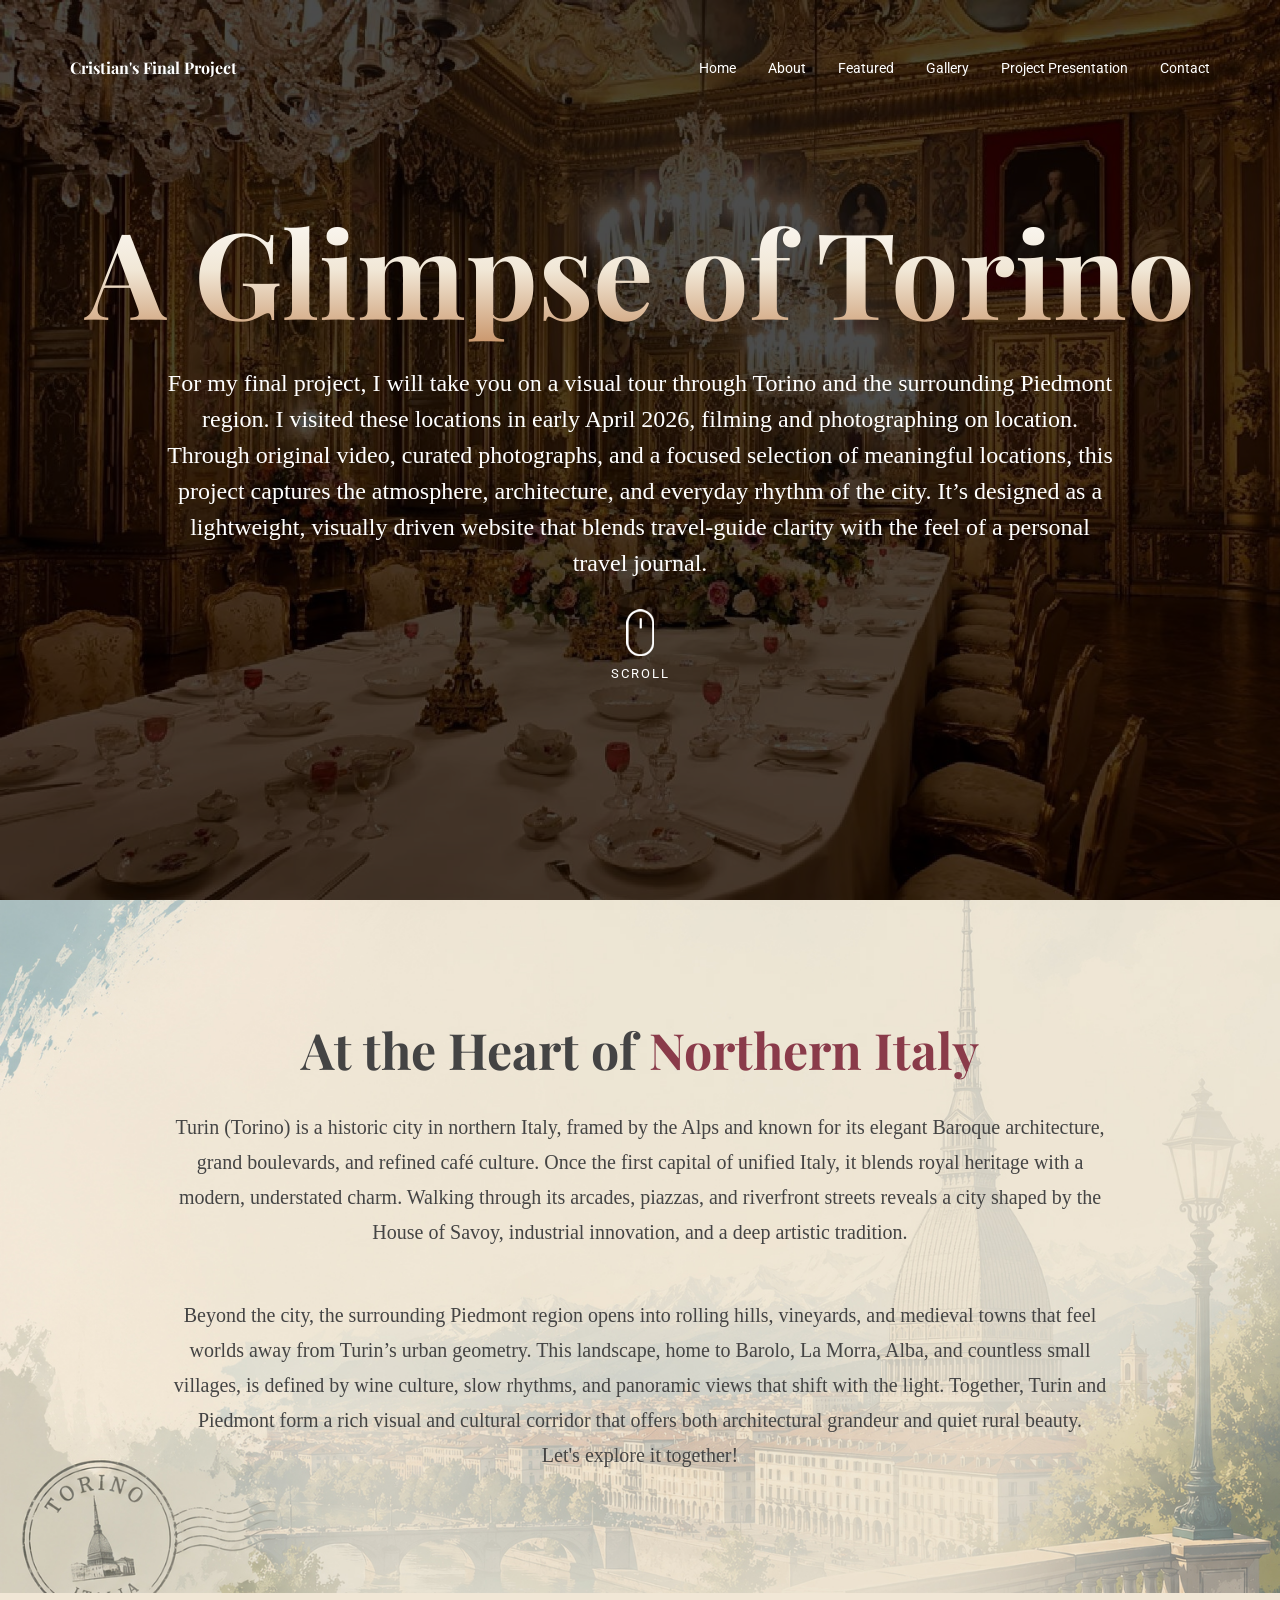
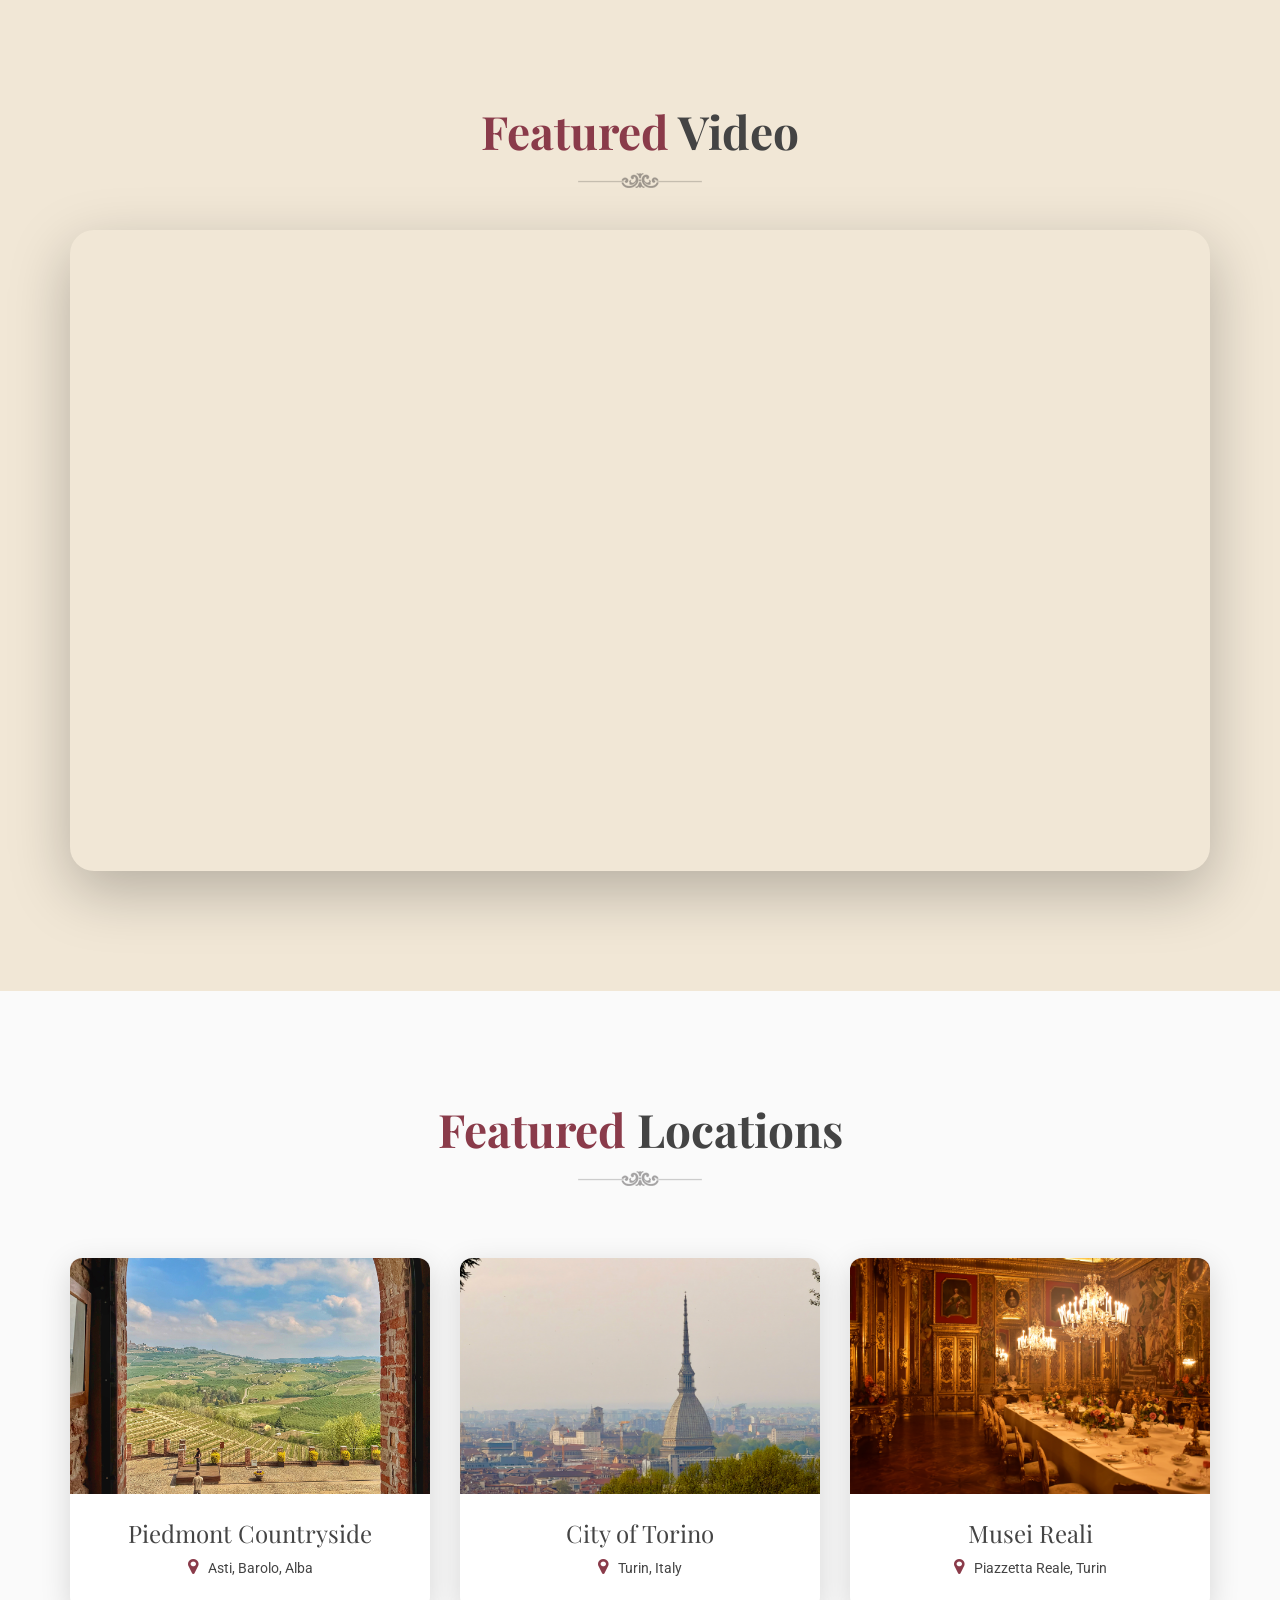
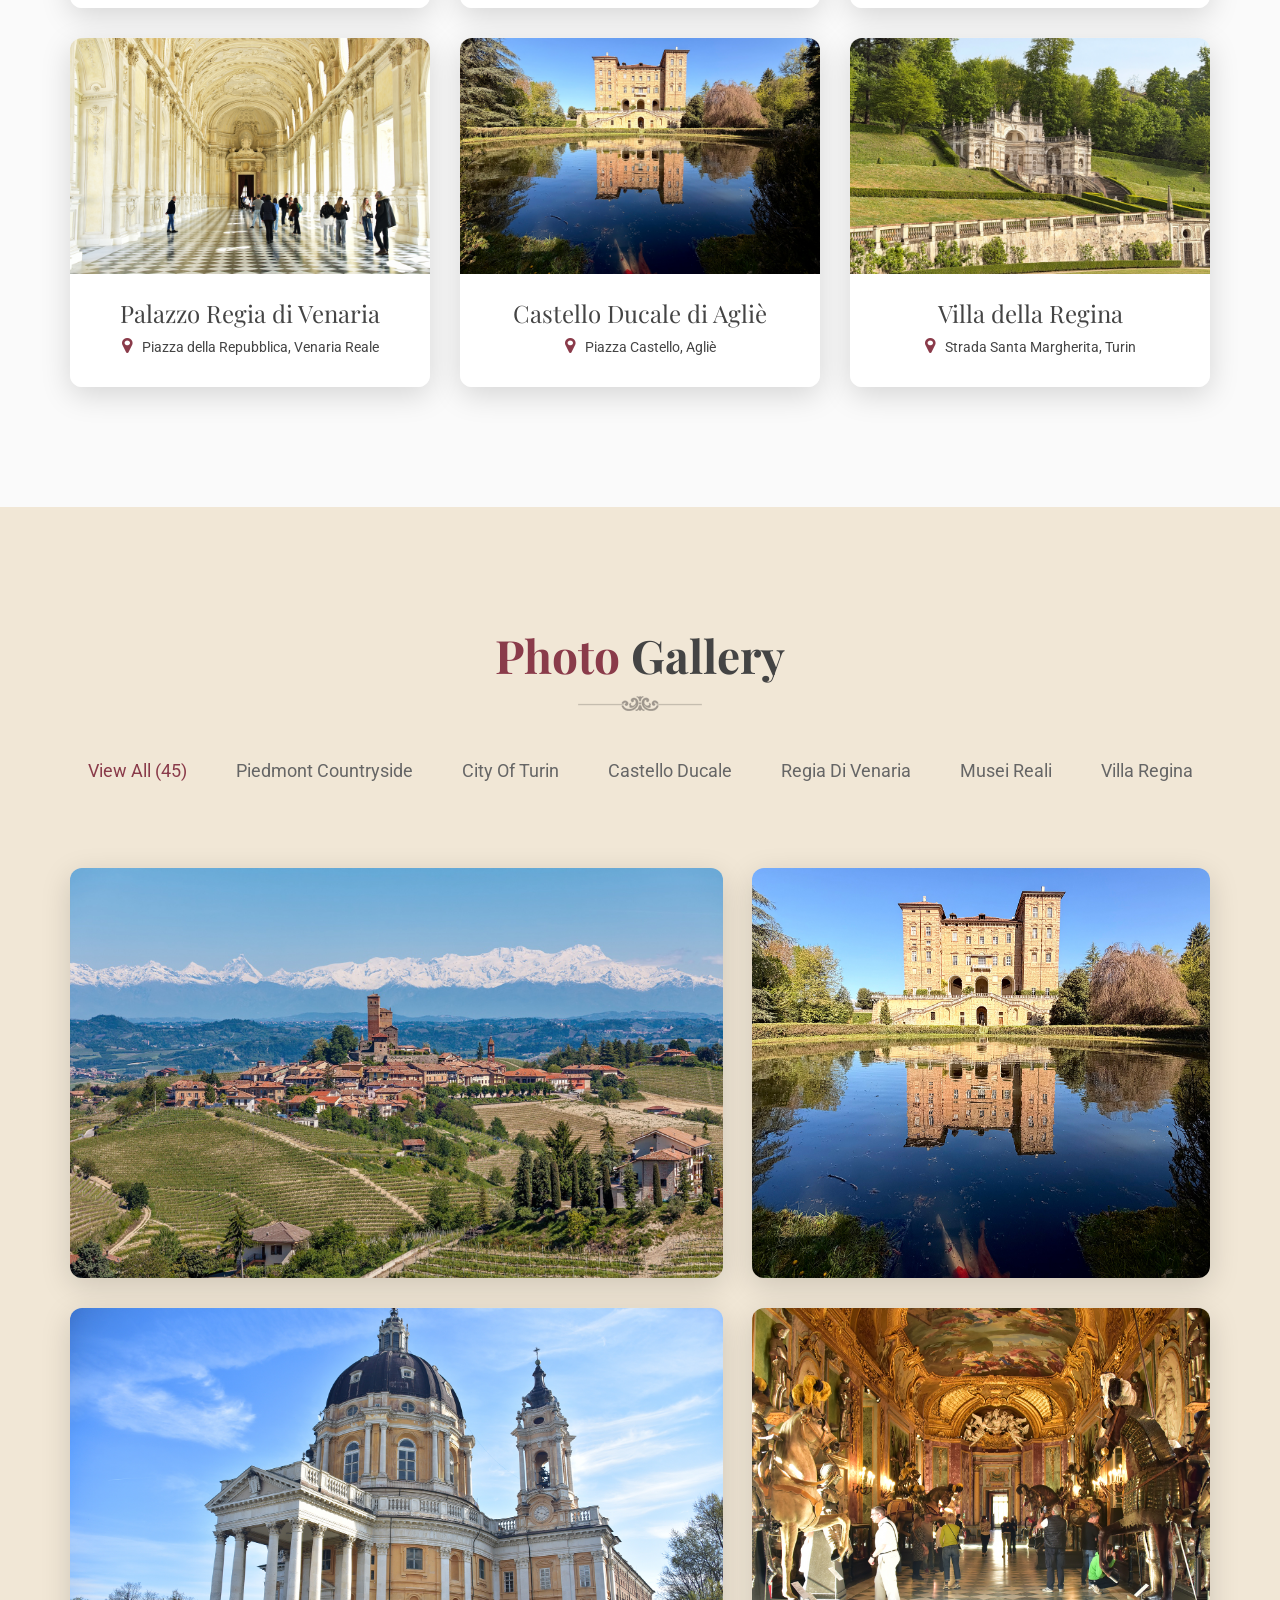
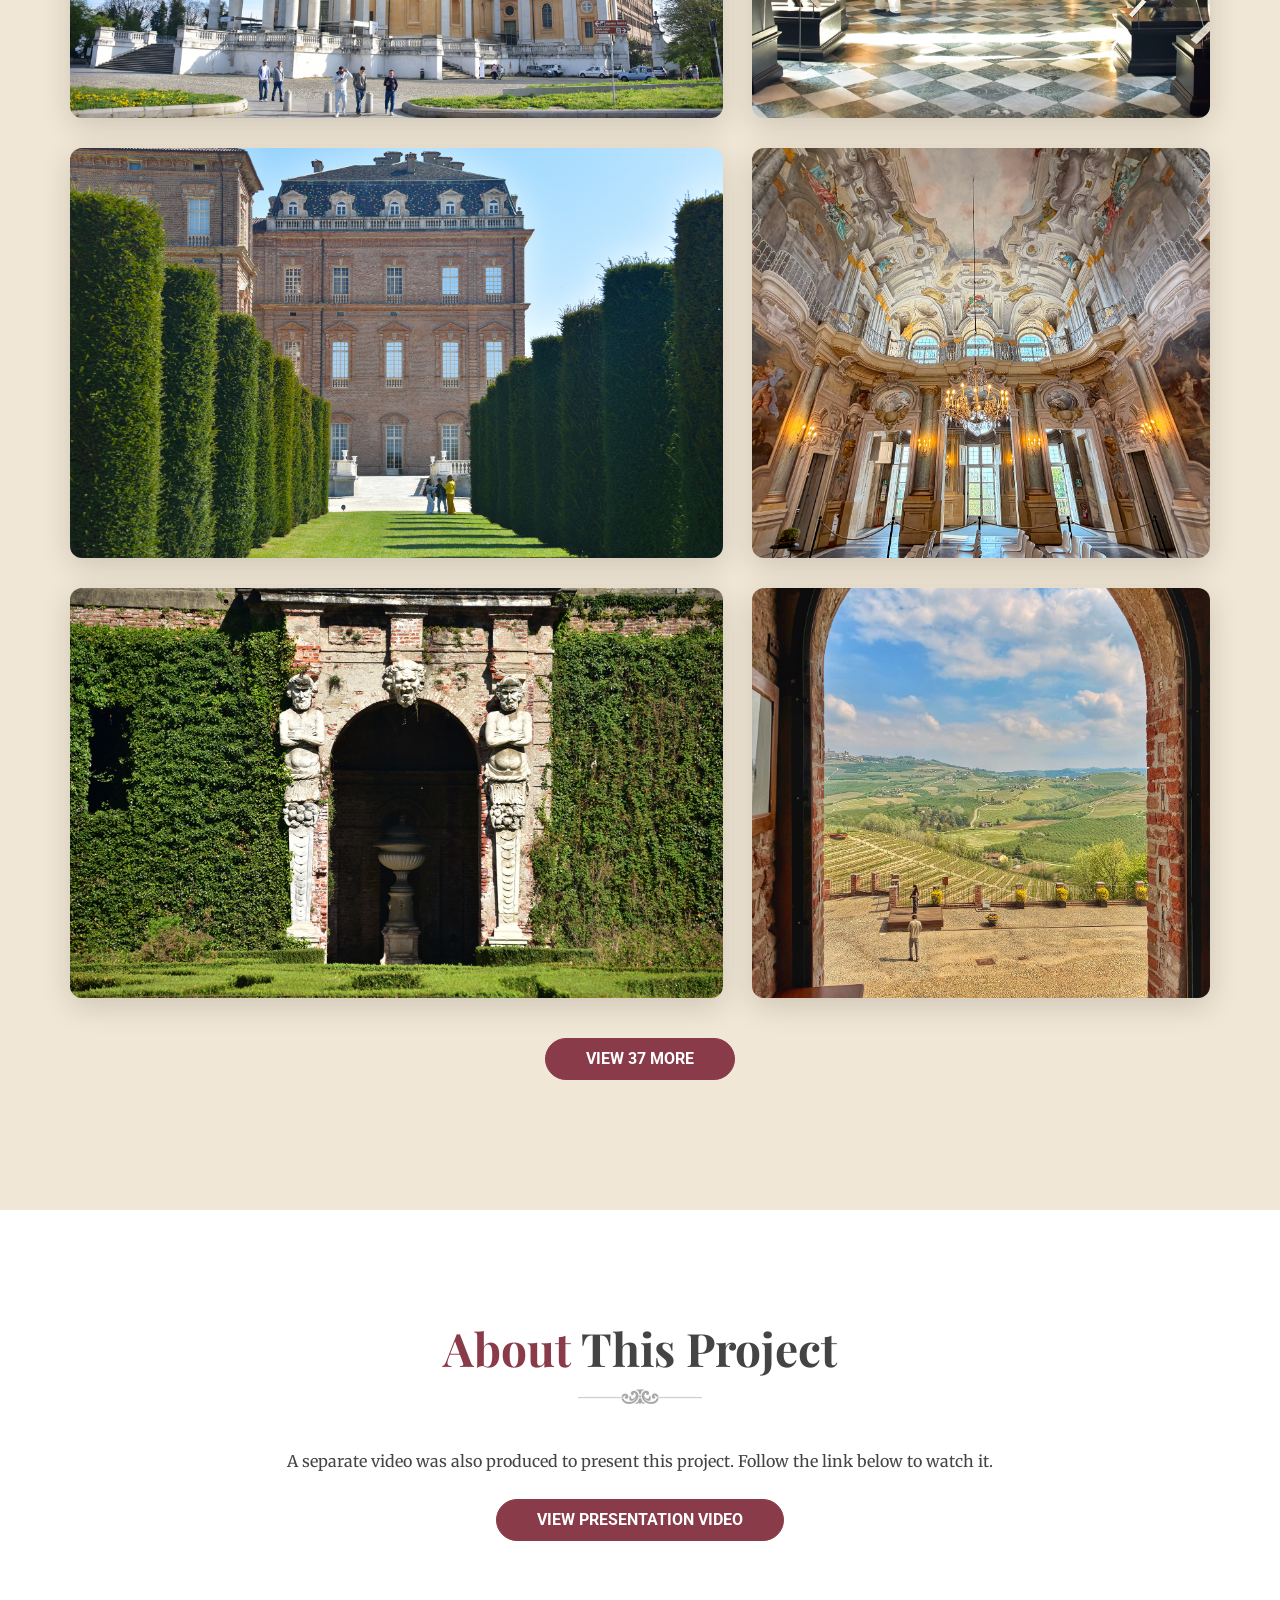
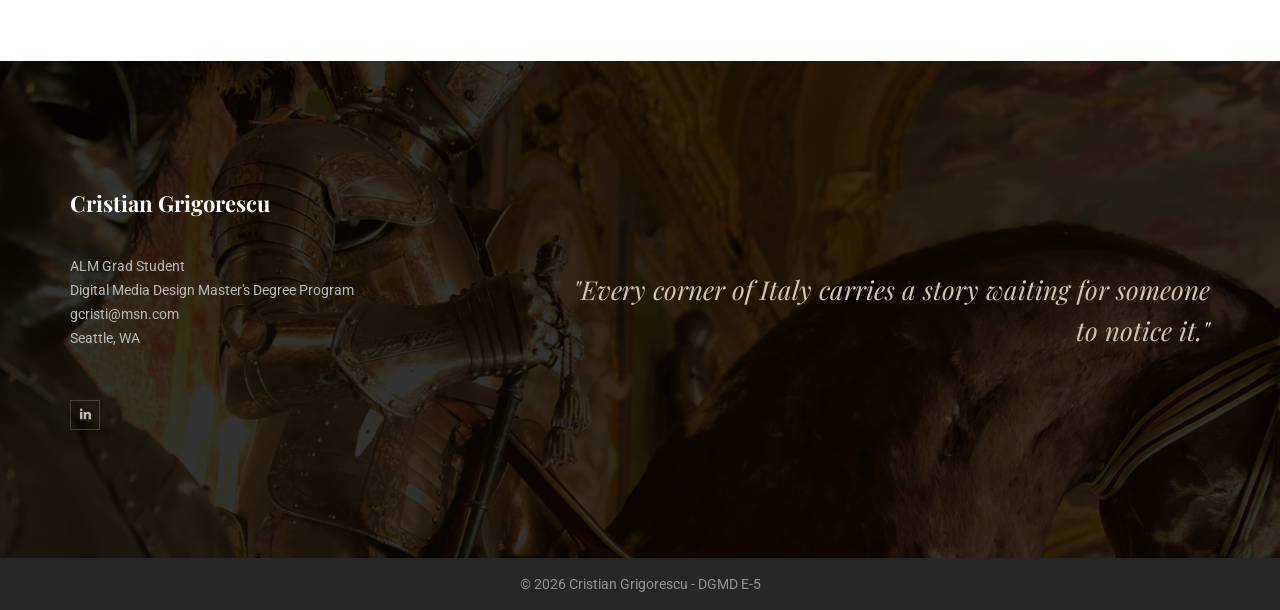
==== commit 62fe568f: "Add 6 location detail pages, project presentation page, and nav improvements - New detail pages for " ====
--- a/index.html
+++ b/index.html
@@ -62,7 +62,9 @@
                                 <ul class="main__menu">
                                     <li><a href="index.html">Home</a></li>
                                     <li><a href="#about">About</a></li>
+                                    <li><a href="#featured">Featured</a></li>
                                     <li><a href="#gallery">Gallery</a></li>
+                                    <li><a href="#project-presentation">Project Presentation</a></li>
                                     <li><a href="#contact">Contact</a></li>
                                 </ul>
                             </nav>
@@ -81,7 +83,9 @@
                             <ul>
                                 <li><a href="index.html">Home</a></li>
                                 <li><a href="#about">About</a></li>
+                                <li><a href="#featured">Featured</a></li>
                                 <li><a href="#gallery">Gallery</a></li>
+                                <li><a href="#project-presentation">Project Presentation</a></li>
                                 <li><a href="#contact">Contact</a></li>
                             </ul>
                         </nav>
@@ -102,7 +106,7 @@
 				<div class="container">
 					<div class="slider__content__3">
 						<h1 style="background: linear-gradient(to bottom, #ffffff, #f1e7d6, #c9956a); -webkit-background-clip: text; -webkit-text-fill-color: transparent; background-clip: text;">A Glimpse of Torino</h1>
-						<p style="font-family: ‘Merriweather’, serif; font-size: 24px;">For my final project, I will take you on a visual tour through Torino and the surrounding Piedmont region. Through original video, curated photographs, and a focused selection of meaningful locations, this project captures the atmosphere, architecture, and everyday rhythm of the city. It’s designed as a lightweight, visually driven website that blends travel‑guide clarity with the feel of a personal travel journal.</p>
+						<p style="font-family: ‘Merriweather’, serif; font-size: 24px;">For my final project, I will take you on a visual tour through Torino and the surrounding Piedmont region. I visited these locations in early April 2026, filming and photographing on location. Through original video, curated photographs, and a focused selection of meaningful locations, this project captures the atmosphere, architecture, and everyday rhythm of the city. It’s designed as a lightweight, visually driven website that blends travel‑guide clarity with the feel of a personal travel journal.</p>
 						<span class="scrolldown mt-5" style="display:inline-flex; flex-direction:column; align-items:center; gap:6px;">
 								<img src="images/icons/mouse.png" alt="Scroll down">
 								<span style="color:#ffffff; font-size:13px; letter-spacing:2px; text-transform:uppercase;">Scroll</span>
@@ -145,12 +149,13 @@
                         </div>
                     </div>
                 </div>
+                
             </div>
         </section>
         <!-- End Featured Video Area -->
 
         <!-- Start Gallery Area -->
-        <section class="htc__venue ptb--120 bg__gray">
+        <section id="featured" class="htc__venue ptb--120 bg__gray">
             <div class="container">
 				<div class="section__title text-center">
 					<h2 class="title__line"><span class="text--theme">Featured</span> Locations</h2>
@@ -160,11 +165,11 @@
                     <!-- Start Single Venue -->
                     <div class="col-lg-4 col-md-6 col-12 mt--30">
                         <div class="venue-2">
-                            <a href="#" class="thumbnail">
-                                <img src="images/venue/3.jpg" alt="Piedmont Countryside">
+                            <a href="piedmont-countryside.html" class="thumbnail">
+                                <img src="images/gallery/Piedmont Countryside/Piedmont_Countryside_2.jpg" alt="Piedmont Countryside">
                             </a>
                             <div class="content text-center">
-                                <h2 class="title"><a href="#">Piedmont Countryside</a></h2>
+                                <h2 class="title"><a href="piedmont-countryside.html">Piedmont Countryside</a></h2>
 								<span class="place"><i class="fa fa-map-marker"></i>Asti, Barolo, Alba</span>
                             </div>
                         </div>
@@ -174,11 +179,11 @@
                     <!-- Start Single Venue -->
                     <div class="col-lg-4 col-md-6 col-12 mt--30">
                         <div class="venue-2">
-                            <a href="#" class="thumbnail">
-                                <img src="images/venue/4.jpg" alt="City of Torino">
+                            <a href="city-of-torino.html" class="thumbnail">
+                                <img src="images/gallery/City of Turin/City_of_Turin_3.jpg" alt="City of Torino">
                             </a>
                             <div class="content text-center">
-                                <h2 class="title"><a href="#">City of Torino</a></h2>
+                                <h2 class="title"><a href="city-of-torino.html">City of Torino</a></h2>
 								<span class="place"><i class="fa fa-map-marker"></i>Turin, Italy</span>
                             </div>
                         </div>
@@ -188,11 +193,11 @@
                     <!-- Start Single Venue -->
                     <div class="col-lg-4 col-md-6 col-12 mt--30">
                         <div class="venue-2">
-                            <a href="#" class="thumbnail">
-                                <img src="images/venue/5.jpg" alt="Musei Reali">
+                            <a href="musei-reali.html" class="thumbnail">
+                                <img src="images/gallery/Musei Reali/Musei_Reali_8.jpg" alt="Musei Reali">
                             </a>
                             <div class="content text-center">
-                                <h2 class="title"><a href="#">Musei Reali</a></h2>
+                                <h2 class="title"><a href="musei-reali.html">Musei Reali</a></h2>
 								<span class="place"><i class="fa fa-map-marker"></i>Piazzetta Reale, Turin</span>
                             </div>
                         </div>
@@ -202,11 +207,11 @@
                     <!-- Start Single Venue -->
                     <div class="col-lg-4 col-md-6 col-12 mt--30">
                         <div class="venue-2">
-                            <a href="#" class="thumbnail">
-                                <img src="images/venue/3.jpg" alt="Palazzo Regia di Venaria">
+                            <a href="reggia-di-venaria.html" class="thumbnail">
+                                <img src="images/gallery/Regia di Venaria/Regia_di_Venaria_2.jpg" alt="Palazzo Regia di Venaria">
                             </a>
                             <div class="content text-center">
-                                <h2 class="title"><a href="#">Palazzo Regia di Venaria</a></h2>
+                                <h2 class="title"><a href="reggia-di-venaria.html">Palazzo Regia di Venaria</a></h2>
 								<span class="place"><i class="fa fa-map-marker"></i>Piazza della Repubblica, Venaria Reale</span>
                             </div>
                         </div>
@@ -216,11 +221,11 @@
                     <!-- Start Single Venue -->
                     <div class="col-lg-4 col-md-6 col-12 mt--30">
                         <div class="venue-2">
-                            <a href="#" class="thumbnail">
-                                <img src="images/venue/4.jpg" alt="Castello Ducale di Agliè">
+                            <a href="castello-ducale.html" class="thumbnail">
+                                <img src="images/gallery/Castello Ducale/Castello_Ducale_1.jpg" alt="Castello Ducale di Agliè">
                             </a>
                             <div class="content text-center">
-                                <h2 class="title"><a href="#">Castello Ducale di Agliè</a></h2>
+                                <h2 class="title"><a href="castello-ducale.html">Castello Ducale di Agliè</a></h2>
 								<span class="place"><i class="fa fa-map-marker"></i>Piazza Castello, Agliè</span>
                             </div>
                         </div>
@@ -230,11 +235,11 @@
                     <!-- Start Single Venue -->
                     <div class="col-lg-4 col-md-6 col-12 mt--30">
                         <div class="venue-2">
-                            <a href="#" class="thumbnail">
-                                <img src="images/venue/5.jpg" alt="Villa della Regina">
+                            <a href="villa-della-regina.html" class="thumbnail">
+                                <img src="images/gallery/Villa Della Regina/Villa_Della_Regina_2.jpg" alt="Villa della Regina">
                             </a>
                             <div class="content text-center">
-                                <h2 class="title"><a href="#">Villa della Regina</a></h2>
+                                <h2 class="title"><a href="villa-della-regina.html">Villa della Regina</a></h2>
 								<span class="place"><i class="fa fa-map-marker"></i>Strada Santa Margherita, Turin</span>
                             </div>
                         </div>
@@ -411,6 +416,22 @@
 
         
 
+
+        <!-- Start About This Project Area -->
+        <section id="project-presentation" class="ptb--120" style="background-color: #ffffff;">
+            <div class="container">
+                <div class="section__title text-center">
+                    <h2 class="title__line"><span class="text--theme">About</span> This Project</h2>
+                </div>
+                <div class="row mt--40">
+                    <div class="col-12 text-center">
+                        <p style="font-family: 'Merriweather', serif; font-size: 16px; color: rgb(68, 68, 68); margin-bottom: 24px;">A separate video was also produced to present this project. Follow the link below to watch it.</p>
+                        <a class="htc__btn btn__theme" href="project-presentation.html" style="border-radius: 50px;">View Presentation Video</a>
+                    </div>
+                </div>
+            </div>
+        </section>
+        <!-- End About This Project Area -->
 
         <!-- Start Footer Area -->
         <footer id="contact" class="htc__footer__area">
@@ -490,9 +511,11 @@
     <script>
     (function() {
         var sections = [
-            { id: 'about',   link: document.querySelector('.main__menu a[href="#about"]') },
-            { id: 'gallery', link: document.querySelector('.main__menu a[href="#gallery"]') },
-            { id: 'contact', link: document.querySelector('.main__menu a[href="#contact"]') }
+            { id: 'about',                link: document.querySelector('.main__menu a[href="#about"]') },
+            { id: 'featured',             link: document.querySelector('.main__menu a[href="#featured"]') },
+            { id: 'gallery',              link: document.querySelector('.main__menu a[href="#gallery"]') },
+            { id: 'project-presentation', link: document.querySelector('.main__menu a[href="#project-presentation"]') },
+            { id: 'contact',              link: document.querySelector('.main__menu a[href="#contact"]') }
         ].map(function(s) {
             s.el = document.getElementById(s.id);
             return s;
--- a/css/custom.css
+++ b/css/custom.css
@@ -58,6 +58,12 @@
 
 .portfolio__wrap .pro__item .portfolio__hover::after {
   border-radius: 8px;
+  background: rgba(0, 0, 0, 0.80);
+}
+
+/* Make entire gallery tile clickable */
+.portfolio__wrap .pro__item .portfolio {
+  cursor: pointer;
 }
 
 /* Rounded corners — lightbox popup */
@@ -68,6 +74,11 @@
 
 .lightbox .lb-image {
   border-radius: 12px;
+  max-width: 90vw !important;
+  max-height: 82vh !important;
+  width: auto !important;
+  height: auto !important;
+  object-fit: contain;
 }
 
 /* Rounded corners — View More button */
@@ -80,9 +91,128 @@
   color: #8A3B4A;
 }
 
+/* Location detail: stat cards */
+.loc-stat-cards {
+  display: flex;
+  gap: 16px;
+  margin: 28px 0 32px;
+  flex-wrap: wrap;
+}
+.loc-stat-card {
+  background: #ffffff;
+  border: 1px solid #e8e8e8;
+  border-radius: 14px;
+  padding: 18px 24px 22px;
+  flex: 1;
+  min-width: 150px;
+  box-shadow: 0 1px 8px rgba(0,0,0,0.07);
+}
+.loc-stat-card .loc-stat-label {
+  font-size: 13px;
+  color: #888888;
+  margin-bottom: 6px;
+  font-weight: 400;
+  display: block;
+}
+.loc-stat-card .loc-stat-value {
+  font-size: 28px;
+  font-weight: 700;
+  color: #1a1a1a;
+  display: block;
+}
+
+/* Location detail: reduce section padding */
+.htc__blog__list.ptb--130 {
+  padding: 50px 0;
+}
+
+/* Location detail: paragraph text color and line height */
+.event__details__sidebar p,
+.event__details__sidebar p.evnt__btl {
+  color: rgb(68, 68, 68) !important;
+  line-height: 32px !important;
+}
+
+/* Location detail: Playfair Display title */
+.event__details__sidebar h2:not(.title__line) {
+  font-family: 'Playfair Display', serif;
+  color: #8A3B4A;
+  margin-top: 0;
+}
+
+/* Breadcrumb hero height and top padding on detail pages */
+.ht__bradcaump__wrap {
+  height: 300px;
+}
+.bradcaump__inner {
+  padding-top: 80px;
+}
+
+/* Breadcrumb hero title — gradient matching homepage */
+.bradcaump-title {
+  background: linear-gradient(to bottom, #ffffff, #f1e7d6, #c9956a);
+  -webkit-background-clip: text;
+  -webkit-text-fill-color: transparent;
+  background-clip: text;
+}
+
+/* Location detail: rounded corners on hero image and map */
+.event__dtl__thumb img {
+  border-radius: 12px;
+  height: auto !important;
+  object-fit: unset !important;
+}
+.map-contacts #googleMap iframe {
+  border-radius: 12px;
+  border: 5px solid #ffffff;
+  box-shadow: 0 8px 30px rgba(0,0,0,0.18);
+}
+
+/* Location detail: page navigation chevrons */
+.loc-page-nav {
+  display: flex;
+  gap: 8px;
+  flex-shrink: 0;
+}
+.loc-nav-btn {
+  display: inline-flex;
+  align-items: center;
+  justify-content: center;
+  width: 40px;
+  height: 40px;
+  border-radius: 50%;
+  background: #8A3B4A;
+  color: #ffffff;
+  font-size: 22px;
+  text-decoration: none;
+  line-height: 0;
+  padding-bottom: 1px;
+  transition: background 0.2s;
+}
+.loc-nav-btn:hover {
+  background: #6d2f3b;
+  color: #ffffff;
+  text-decoration: none;
+}
+.loc-title-row {
+  display: flex;
+  align-items: center;
+  justify-content: space-between;
+  margin-bottom: 24px;
+}
+.loc-title-row h2 {
+  margin-bottom: 0 !important;
+}
+
 /* Rounded corners + shadow — featured location cards */
 .venue-2 {
   border-radius: 12px;
   overflow: hidden;
   box-shadow: 0 8px 30px rgba(0,0,0,0.15);
+}
+.venue-2 .thumbnail img {
+  width: 100%;
+  height: 236px;
+  object-fit: cover;
+  display: block;
 }
